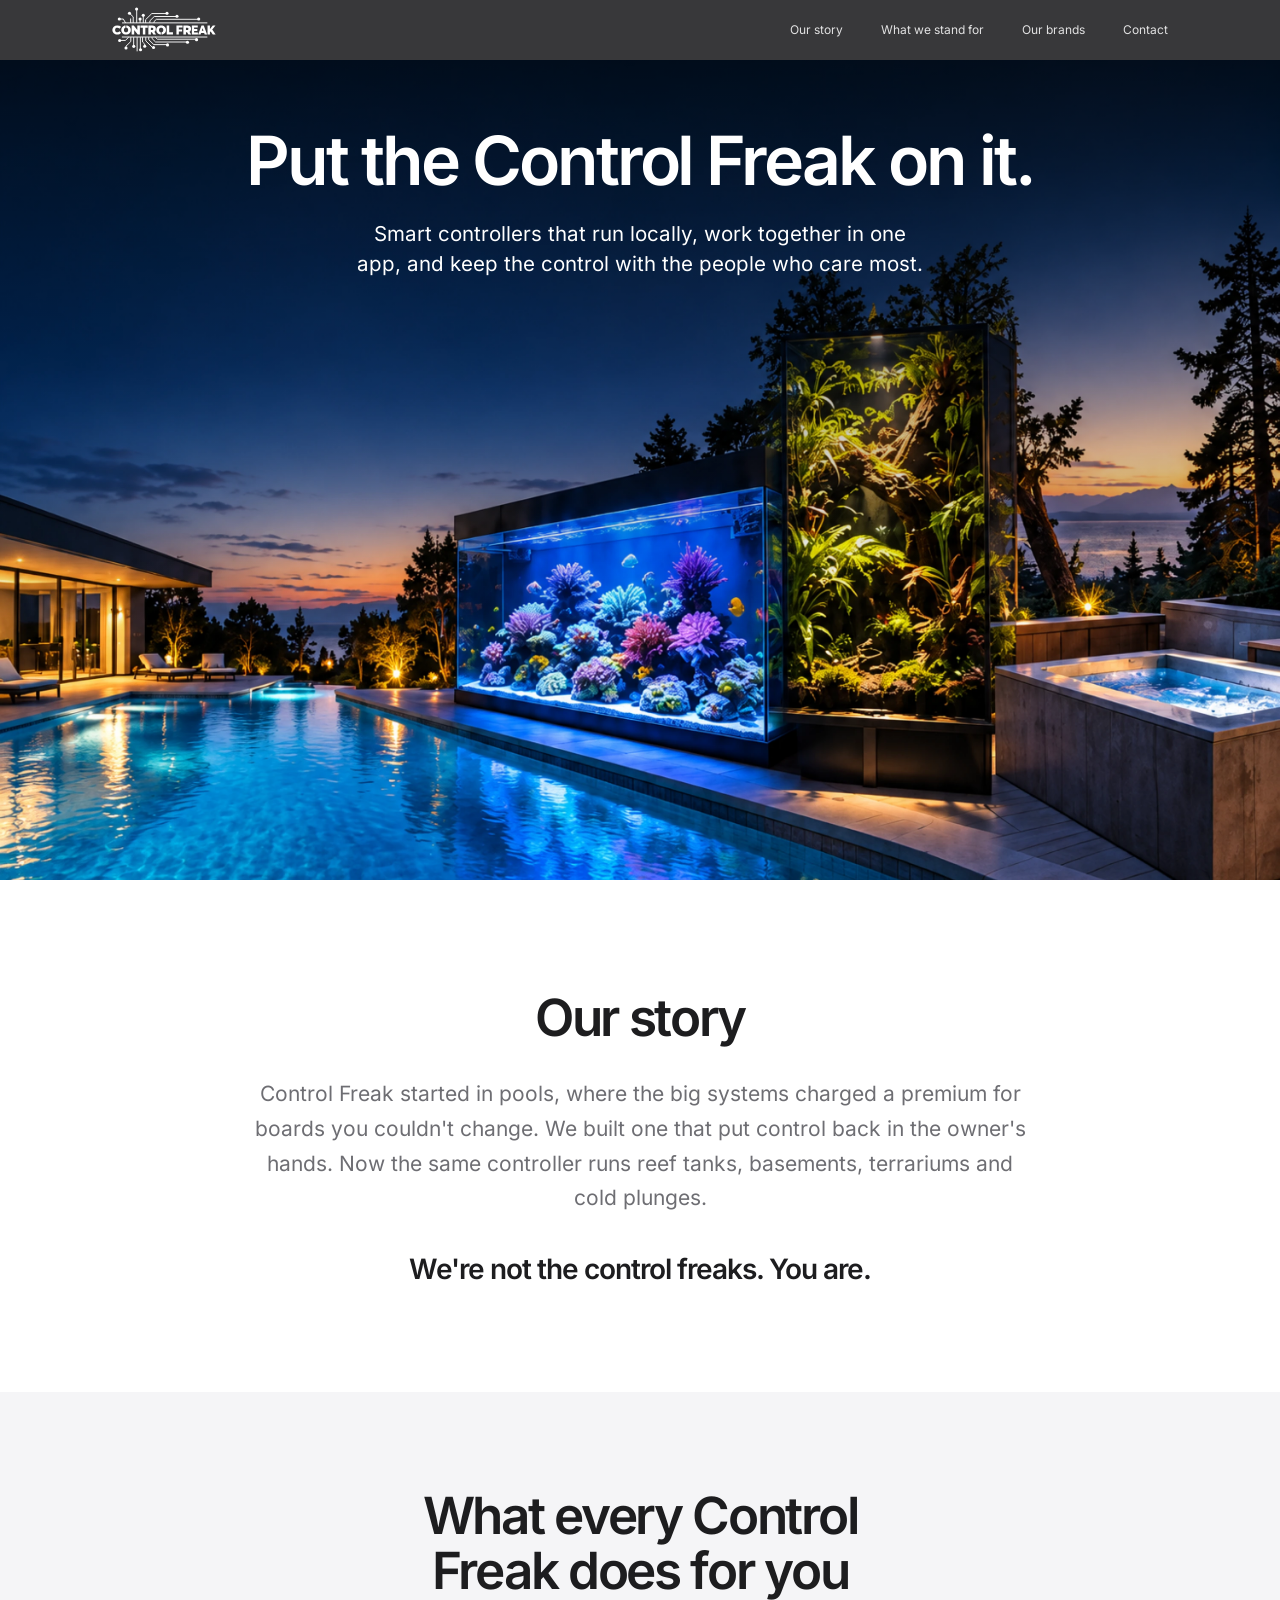
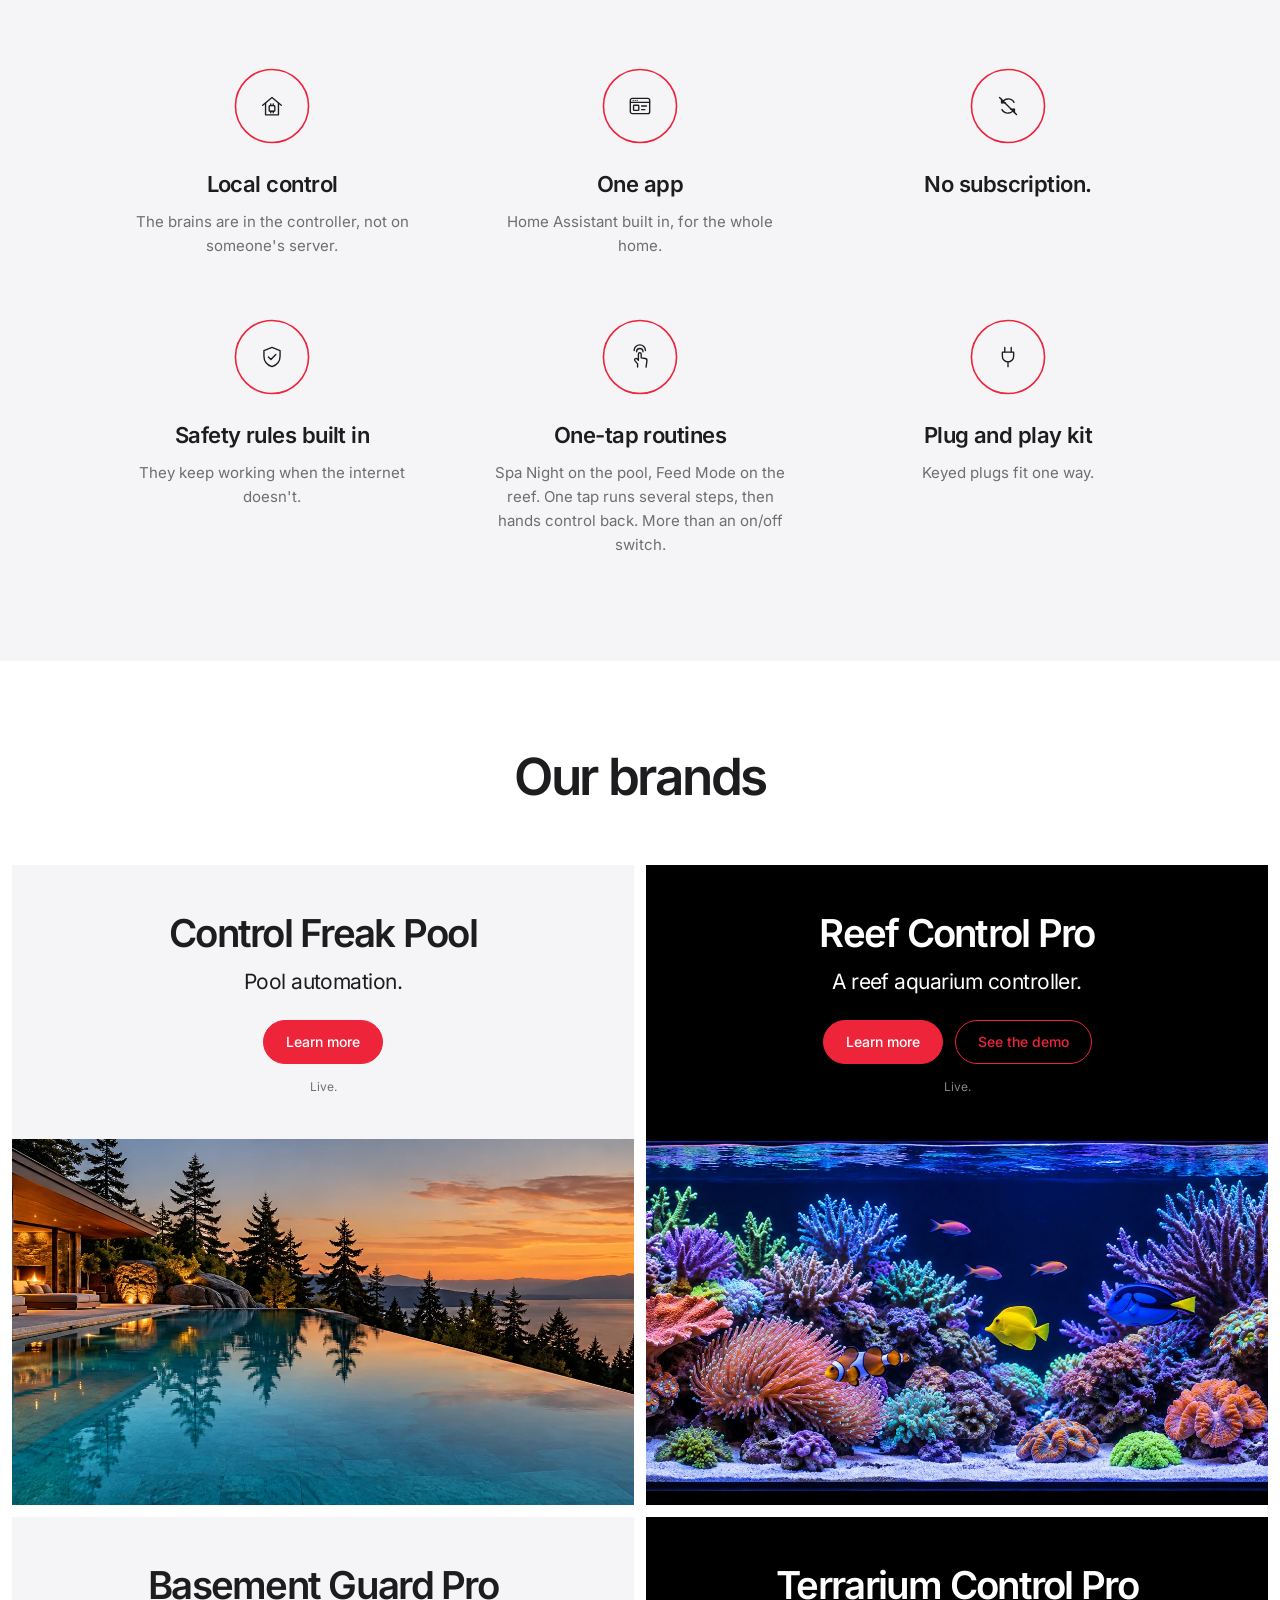
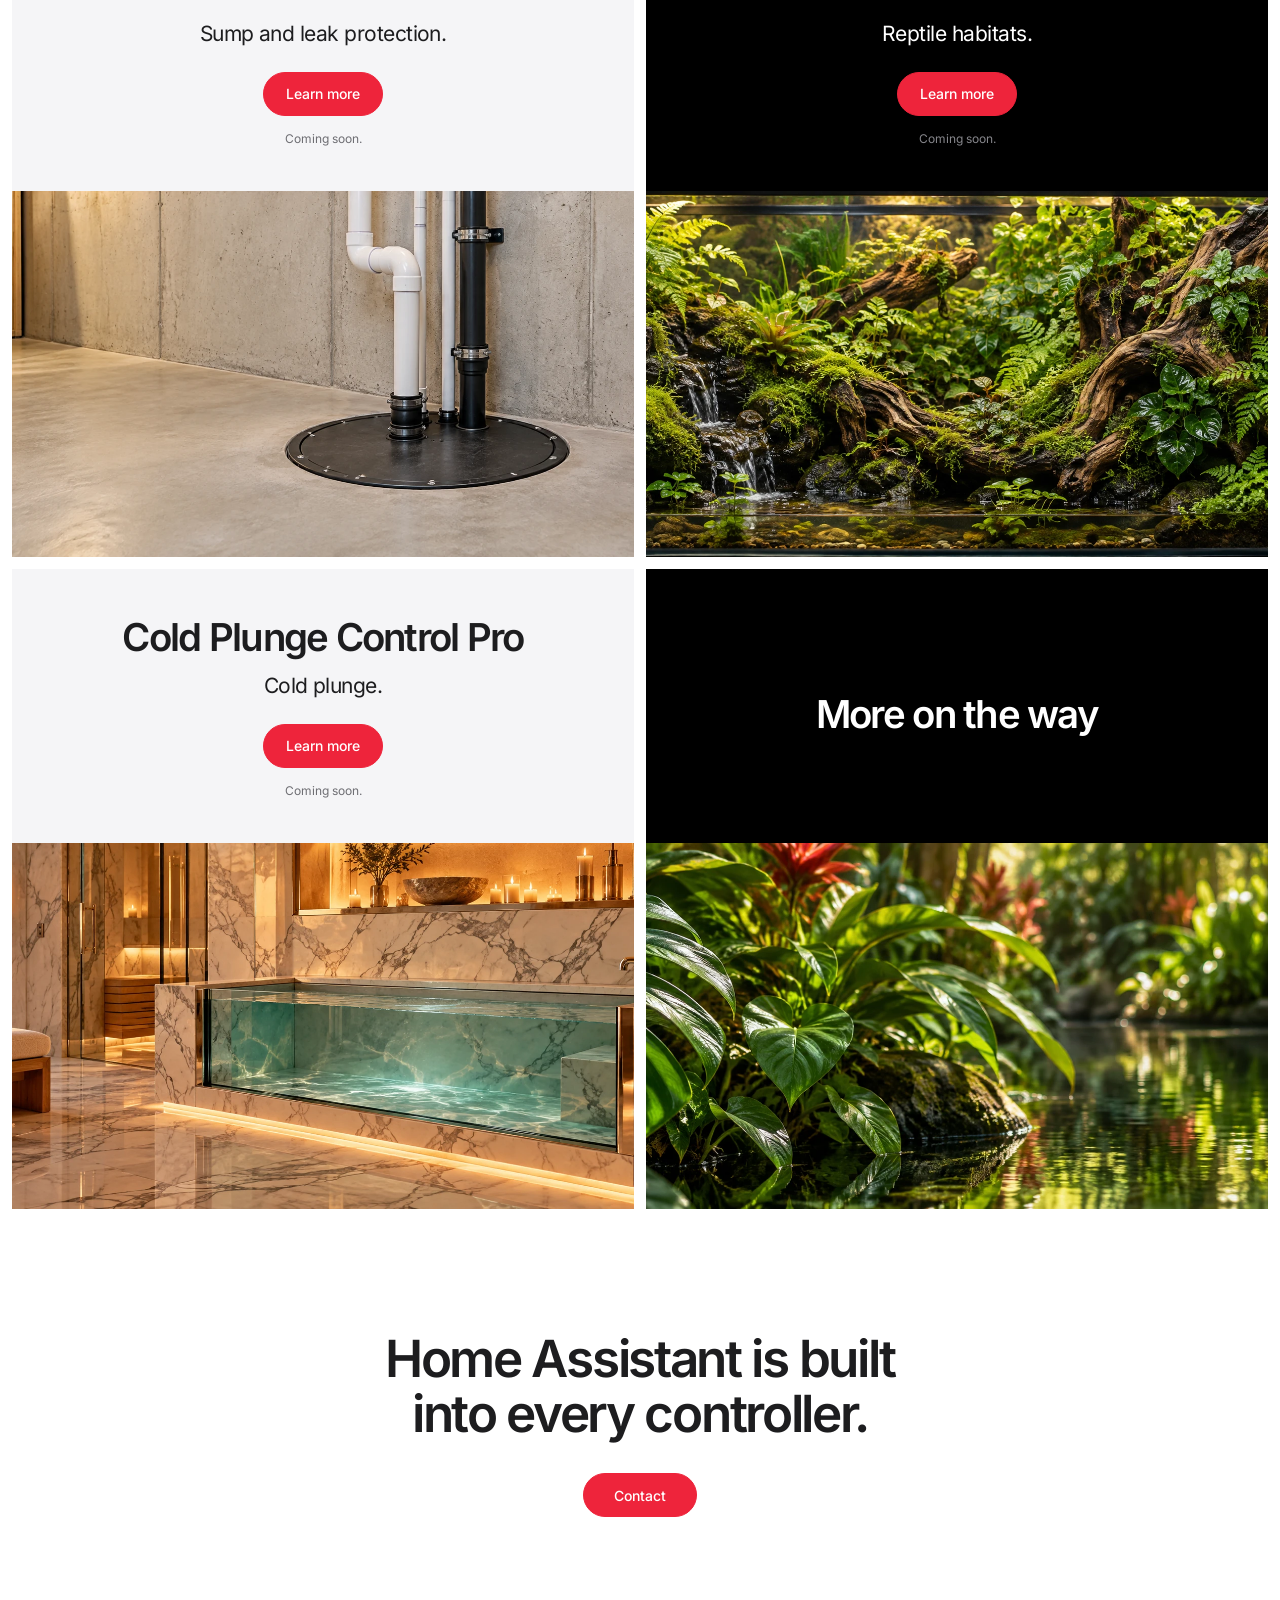
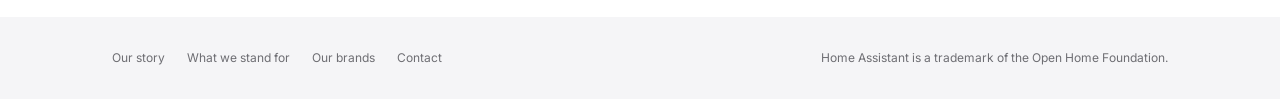
==== index.html @ f812c815 "Corporate home: drop the Contact button from the Pool tile Co-Authored-By: Claude Opus 5.5 <noreply@" ====
<!doctype html>
<html lang="en">
<head>
<meta charset="utf-8">
<meta name="viewport" content="width=device-width,initial-scale=1">
<title>Control Freak | Smart controllers that run locally</title>
<meta name="description" content="Smart controllers that run locally, work together in one app, and keep the control with the people who care most.">
<link rel="icon" href="favicon.ico" sizes="48x48">
<link rel="icon" href="favicon.svg" type="image/svg+xml">
<link rel="apple-touch-icon" href="apple-touch-icon.png">
<link rel="manifest" href="site.webmanifest">
<meta name="theme-color" content="#1C1D20">
<link rel="preload" as="image" href="assets/home/r4-hero.webp" fetchpriority="high">
<link rel="stylesheet" href="assets/home/home.css">
</head>
<body>
<a class="skip" href="#main">Skip to content</a>

<!-- Shared line icons and a simple corporate red ring. -->
<svg class="sprite" aria-hidden="true" focusable="false">
  <defs>
    <symbol id="ring" viewBox="0 0 160 160">
      <circle cx="80" cy="80" r="68" fill="none" stroke="#EE243B" stroke-width="3"/>
    </symbol>
    <symbol id="i-local" viewBox="0 0 32 32"><path d="M4.5 15 16 5.5 27.5 15"/><path d="M8 12.5V27h16V12.5"/><rect x="12.5" y="15.5" width="7" height="7" rx="1"/><path d="M14.5 13.5v2M17.5 13.5v2M14.5 22.5v2M17.5 22.5v2"/></symbol>
    <symbol id="i-app" viewBox="0 0 32 32"><rect x="4" y="6.5" width="24" height="19" rx="2.5"/><path d="M4 11.5h24"/><path d="M7.5 9h.01M10 9h.01M12.5 9h.01"/><rect x="8" y="15" width="6.5" height="6.5" rx="1"/><path d="M18 16h6M18 20.5h4"/></symbol>
    <symbol id="i-nosub" viewBox="0 0 32 32"><path d="M23.5 11.5a8.5 8.5 0 0 0-15 .5"/><path d="M8 7.5V12h4.5"/><path d="M8.5 20.5a8.5 8.5 0 0 0 15-.5"/><path d="M24 24.5V20h-4.5"/><path d="M5.5 5.5l21 21"/></symbol>
    <symbol id="i-shield" viewBox="0 0 32 32"><path d="M16 4l10 4v7c0 6.5-4.2 11-10 13C10.2 26 6 21.5 6 15V8z"/><path d="M11.5 16l3.2 3.2 6-6.4"/></symbol>
    <symbol id="i-tap" viewBox="0 0 32 32"><path d="M13 28.5v-4l-3.4-4a1.8 1.8 0 0 1 2.6-2.4l1.8 1.9V12.5a1.75 1.75 0 0 1 3.5 0V17l5 .9c1.4.25 2.3 1.5 2.1 2.9l-1.1 7.7"/><path d="M11.75 9.5a4 4 0 0 1 8 0"/><path d="M8.75 8a7 7 0 0 1 14 0"/></symbol>
    <symbol id="i-plug" viewBox="0 0 32 32"><path d="M12 4v6M20 4v6"/><path d="M9 10h14v5a7 7 0 0 1-14 0z"/><path d="M16 22v6"/></symbol>
  </defs>
</svg>

<header class="site-head">
  <div class="wrap head-row">
    <a class="logo" href="#top" aria-label="Control Freak home"><img src="assets/control-freak-corporate-wordmark-white.svg" alt="Control Freak" width="1167" height="527"></a>
    <nav aria-label="Main">
      <a href="#story">Our story</a>
      <a href="#stand">What we stand for</a>
      <a href="#brands">Our brands</a>
      <a href="#contact">Contact</a>
    </nav>
  </div>
</header>

<main id="main">
  <section class="hero" id="top">
    <picture>
      <source type="image/webp" srcset="assets/home/r4-hero.webp">
      <img src="assets/home/r4-hero.jpg" width="3000" height="2000" alt="A backyard at dusk with a lit pool, a reef aquarium, a planted terrarium tower and a cold plunge tub." fetchpriority="high">
    </picture>
    <div class="wrap hero-copy">
      <h1>Put the Control Freak on it.</h1>
      <p>Smart controllers that run locally, work together in one app, and keep the control with the people who care most.</p>
    </div>
  </section>

  <section class="story" id="story" aria-labelledby="story-h">
    <div class="wrap story-grid">
      <h2 id="story-h" class="rule">Our story</h2>
      <div>
        <p>Control Freak started in pools, where the big systems charged a premium for boards you couldn't change. We built one that put control back in the owner's hands. Now the same controller runs reef tanks, basements, terrariums and cold plunges.</p>
        <p class="kicker">We're not the control freaks. You are.</p>
      </div>
    </div>
  </section>

  <section class="stand" id="stand" aria-labelledby="stand-h">
    <div class="wrap">
      <h2 id="stand-h" class="rule">What every Control Freak does for you</h2>
      <ol class="rings">
        <li><svg class="ring" viewBox="0 0 160 160" aria-hidden="true"><use href="#ring"/><use class="icon" href="#i-local" x="56" y="56" width="48" height="48"/></svg>
          <h3>Local control</h3><p>The brains are in the controller, not on someone's server.</p></li>
        <li><svg class="ring" viewBox="0 0 160 160" aria-hidden="true"><use href="#ring"/><use class="icon" href="#i-app" x="56" y="56" width="48" height="48"/></svg>
          <h3>One app</h3><p>Home Assistant built in, for the whole home.</p></li>
        <li><svg class="ring" viewBox="0 0 160 160" aria-hidden="true"><use href="#ring"/><use class="icon" href="#i-nosub" x="56" y="56" width="48" height="48"/></svg>
          <h3>No subscription.</h3></li>
        <li><svg class="ring" viewBox="0 0 160 160" aria-hidden="true"><use href="#ring"/><use class="icon" href="#i-shield" x="56" y="56" width="48" height="48"/></svg>
          <h3>Safety rules built in</h3><p>They keep working when the internet doesn't.</p></li>
        <li><svg class="ring" viewBox="0 0 160 160" aria-hidden="true"><use href="#ring"/><use class="icon" href="#i-tap" x="56" y="56" width="48" height="48"/></svg>
          <h3>One-tap routines</h3><p>Spa Night on the pool, Feed Mode on the reef. One tap runs several steps, then hands control back. More than an on/off switch.</p></li>
        <li><svg class="ring" viewBox="0 0 160 160" aria-hidden="true"><use href="#ring"/><use class="icon" href="#i-plug" x="56" y="56" width="48" height="48"/></svg>
          <h3>Plug and play kit</h3><p>Keyed plugs fit one way.</p></li>
      </ol>
    </div>
  </section>

  <section class="brands" id="brands" aria-labelledby="brands-h">
    <div class="brands-inner">
      <div class="wrap"><h2 id="brands-h" class="rule">Our brands</h2></div>
      <ul class="tiles">
        <li class="tile t-pool">
          <div class="body"><h3>Control Freak Pool</h3><p>Pool automation.</p>
            <div class="actions"><a class="btn" href="https://controlfreakpool.com" aria-label="Learn more about Control Freak Pool">Learn more</a></div>
            <p class="status">Live.</p>
          </div>
          <div class="art"><img src="assets/home/r4-pool.webp" alt="A resort pool softly lit at dusk." width="2048" height="683" loading="lazy" decoding="async"></div>
        </li>
        <li class="tile t-reef">
          <div class="body"><h3>Reef Control Pro</h3><p>A reef aquarium controller.</p>
            <div class="actions"><a class="btn" href="/reef/" aria-label="Learn more about Reef Control Pro">Learn more</a><a class="btn btn-outline" href="/reef/demo/">See the demo</a></div>
            <p class="status">Live.</p>
          </div>
          <div class="art"><img src="assets/home/r4-reef.webp" alt="A glowing reef aquarium filled with coral and fish." width="2048" height="683" loading="lazy" decoding="async"></div>
        </li>
        <li class="tile t-basement">
          <div class="body"><h3>Basement Guard Pro</h3><p>Sump and leak protection.</p>
            <div class="actions"><a class="btn" href="/basement-guard/" aria-label="Learn more about Basement Guard Pro">Learn more</a></div>
            <p class="status">Coming soon.</p>
          </div>
          <div class="art"><img src="assets/home/r4-basement.webp" alt="A clean basement utility corner with a sump pit and pipes." width="2048" height="683" loading="lazy" decoding="async"></div>
        </li>
        <li class="tile t-terrarium">
          <div class="body"><h3>Terrarium Control Pro</h3><p>Reptile habitats.</p>
            <div class="actions"><a class="btn" href="/terrarium/" aria-label="Learn more about Terrarium Control Pro">Learn more</a></div>
            <p class="status">Coming soon.</p>
          </div>
          <div class="art"><img src="assets/home/r4-terrarium.webp" alt="A beautifully lit planted terrarium." width="2048" height="683" loading="lazy" decoding="async"></div>
        </li>
        <li class="tile t-plunge">
          <div class="body"><h3>Cold Plunge Control Pro</h3><p>Cold plunge.</p>
            <div class="actions"><a class="btn" href="/cold-plunge/" aria-label="Learn more about Cold Plunge Control Pro">Learn more</a></div>
            <p class="status">Coming soon.</p>
          </div>
          <div class="art"><img src="assets/home/r4-plunge.webp" alt="A cold plunge in a warm marble spa room with polished metal fixtures." width="2048" height="683" loading="lazy" decoding="async"></div>
        </li>
        <li class="tile t-more">
          <div class="body"><h3>More on the way</h3></div>
          <div class="art"><img src="assets/home/r4-more.webp" alt="" width="2048" height="683" loading="lazy" decoding="async"></div>
        </li>
      </ul>
    </div>
  </section>

  <section class="closing" id="contact" aria-labelledby="closing-h">
    <div class="wrap">
      <h2 id="closing-h">Home Assistant is built into every controller.</h2>
      <a class="btn btn-red" href="mailto:?subject=Control%20Freak">Contact</a>
    </div>
  </section>
</main>

<footer class="site-foot">
  <div class="wrap foot-row">
    <nav aria-label="Footer">
      <a href="#story">Our story</a>
      <a href="#stand">What we stand for</a>
      <a href="#brands">Our brands</a>
      <a href="#contact">Contact</a>
    </nav>
    <p>Home Assistant is a trademark of the Open Home Foundation.</p>
  </div>
</footer>
</body>
</html>
---- assets/home/home.css ----
/* Corporate home: shared typography, neutral tiles and corporate red actions. */
@font-face{font-family:Inter;font-weight:400;font-display:swap;src:url(fonts/inter-latin-400-normal.woff2) format('woff2')}
@font-face{font-family:Inter;font-weight:500;font-display:swap;src:url(fonts/inter-latin-500-normal.woff2) format('woff2')}
@font-face{font-family:Inter;font-weight:600;font-display:swap;src:url(fonts/inter-latin-600-normal.woff2) format('woff2')}
:root{--white:#FFFFFF;--light:#F5F5F7;--ink:#1D1D1F;--muted:#6E6E73;--red:#EE243B;--sans:Inter,Arial,sans-serif}
*,*::before,*::after{box-sizing:border-box}
html{scroll-behavior:smooth;-webkit-text-size-adjust:100%;scroll-padding-top:80px}
body{margin:0;background:var(--white);color:var(--ink);font-family:var(--sans);line-height:1.5}
img,svg{display:block;max-width:100%}
a{color:inherit}
.wrap{width:min(100%,1120px);margin-inline:auto;padding-inline:32px}
.sprite{position:absolute;width:0;height:0;overflow:hidden}
.skip{position:absolute;left:-9999px;top:8px;z-index:20;background:var(--white);color:var(--ink);padding:8px 14px}
.skip:focus{left:8px}
a:focus-visible{outline:3px solid var(--red);outline-offset:5px}
h1,h2,h3,p{margin:0}
h1,h2,h3{font-weight:600;letter-spacing:-.045em;line-height:1.08;text-wrap:balance}
.site-head{position:sticky;top:0;z-index:10;background:rgba(29,29,31,.88);backdrop-filter:blur(20px);-webkit-backdrop-filter:blur(20px);color:var(--white)}
.head-row{display:flex;align-items:center;justify-content:space-between;gap:32px;min-height:60px}
.logo{flex:none;padding-block:6px}
.logo img{width:104px;height:47px;object-fit:contain}
.site-head nav{display:flex;align-items:center;gap:38px}
.site-head nav a{font-size:12px;text-decoration:none;white-space:nowrap;opacity:.85;transition:opacity .2s}
.site-head nav a:hover{opacity:1}
.hero{position:relative;isolation:isolate;height: min(820px,76vw);min-height:620px;background:var(--ink);color:var(--white);overflow:hidden}
.hero picture,.hero picture img{position:absolute;inset:0;width:100%;height:100%}
.hero picture img{object-fit:cover;object-position:center 60%}
.hero::after{content:'';position:absolute;inset:0;z-index:0;background:linear-gradient(180deg,rgba(0,0,0,.72),rgba(0,0,0,.24) 40%,transparent 70%);pointer-events:none}
.hero-copy{position:relative;z-index:1;text-align:center;padding-top:64px;max-width:1200px}
.hero h1{font-size:clamp(44px,5.3vw,76px)}
.hero p{max-width:690px;margin:22px auto 0;font-size:clamp(18px,1.6vw,23px);line-height:1.45;text-wrap:balance}
.story{padding-block:110px 100px;text-align:center}
.rule{font-size:clamp(34px,4vw,56px)}
.story-grid{max-width:900px}
.story-grid>div{margin-top:32px}
.story p{font-size:21px;line-height:1.65;color:var(--muted);text-wrap:pretty}
.story .kicker{margin-top:30px;color:var(--ink);font-size:28px;font-weight:600;letter-spacing:-.035em}
.stand{background:var(--light);padding-block:96px 104px;text-align:center}
.stand .rule{max-width:800px;margin-inline:auto}
.rings{list-style:none;margin:64px 0 0;padding:0;display:grid;grid-template-columns:repeat(3,minmax(0,1fr));gap:56px 48px}
.rings li{min-width:0}
.ring{width:86px;height:86px;margin:0 auto 22px}
.ring .icon{color:var(--ink);fill:none;stroke:currentColor;stroke-width:1.7;stroke-linecap:round;stroke-linejoin:round}
.rings h3{font-size:22px;letter-spacing:-.025em;line-height:1.2}
.rings p{margin:13px auto 0;max-width:290px;color:var(--muted);font-size:15px;line-height:1.6}
.brands{padding-top:88px}
.brands .rule{text-align:center;margin-bottom:48px}
.tiles{list-style:none;margin:0;padding:12px;display:grid;grid-template-columns:repeat(2,minmax(0,1fr));gap:12px}
.tile{min-width:0;display:flex;flex-direction:column;overflow:hidden;background:var(--light);text-align:center;min-height:640px}
.tile:nth-child(even){background:#000000;color:var(--white)}
.tile .body{position:relative;z-index:1;padding:48px 24px 30px;min-height:270px}
.tile h3{font-size:clamp(30px,3vw,46px);max-width:650px;margin-inline:auto}
.tile p{font-size:21px;margin-top:12px;letter-spacing:-.025em}
.actions{display:flex;justify-content:center;flex-wrap:wrap;gap:12px;margin-top:22px}
.btn{display:inline-flex;justify-content:center;align-items:center;min-height:44px;padding:10px 22px;border:1px solid var(--red);border-radius:999px;background:var(--red);color:var(--white);font-size:14px;font-weight:500;text-decoration:none;line-height:1.4;transition:filter .2s}
.btn:hover{filter:brightness(.9)}
.btn-outline{background:transparent;color:var(--red)}
.tile .status{font-size:12px;color:var(--muted);letter-spacing:0;margin-top:14px}
.tile:nth-child(even) .status{color:#86868B}
.tile .art{position:relative;width:100%;margin-top:auto;aspect-ratio:1.7;overflow:hidden}
.tile .art img{width:100%;height:100%;object-fit:cover;object-position:center}
.t-more .body{display:flex;align-items:center;justify-content:center;flex:1}
.closing{padding-block:110px 100px;text-align:center}
.closing h2{font-size:clamp(34px,4vw,56px);max-width:850px;margin-inline:auto}
.closing .btn{margin-top:32px;padding-inline:30px}
.site-foot{background:var(--light);color:var(--muted);font-size:12px}
.foot-row{padding-block:32px;display:flex;justify-content:space-between;align-items:center;gap:24px}
.site-foot nav{display:flex;gap:22px;flex-wrap:wrap}
.site-foot a{text-decoration:none}
.site-foot a:hover{text-decoration:underline}
@media(min-width:1800px){.tile{min-height:760px}.tile .body{padding-top:60px}}
@media(max-width:800px){
.head-row{gap:20px}.site-head nav{gap:20px}
.tile{min-height:560px}.tile .body{padding-inline:18px;min-height:280px}.tile h3{font-size:32px}.tile p{font-size:18px}
.rings{gap:40px 24px}.foot-row{flex-direction:column;align-items:flex-start}
}
@media(max-width:600px){
html{scroll-padding-top:108px}
.wrap{padding-inline:24px}
.head-row{flex-direction:column;gap:0;padding:4px 16px 14px;min-height:96px}
.logo{padding-block:0}.logo img{width:90px;height:41px}
.site-head nav{justify-content:center;gap:18px;width:100%}.site-head nav a{font-size:10px}
.hero{height:660px;min-height:0}.hero-copy{padding-top:48px}.hero h1{font-size:44px}.hero p{font-size:17px;margin-top:18px}.hero picture img{object-position:58% bottom}
.story{padding-block:68px}.story p{font-size:17px;line-height:1.65}.story .kicker{font-size:25px;margin-top:24px}.story-grid>div{margin-top:26px}
.stand{padding-block:64px}.stand .rule{font-size:34px}
.rings{grid-template-columns:repeat(2,minmax(0,1fr));margin-top:40px;gap:36px 20px}.ring{width:72px;height:72px;margin-bottom:18px}.rings h3{font-size:18px}.rings p{font-size:13px;line-height:1.55;margin-top:10px}
.brands{padding-top:64px}.brands .rule{margin-bottom:30px}
.tiles{grid-template-columns:minmax(0,1fr);padding:8px;gap:8px}.tile{min-height:520px}.tile .body{padding:38px 20px 26px;min-height:270px}.tile h3{font-size:34px}.tile p{font-size:19px}.tile .art{aspect-ratio:1.45}.actions{gap:10px;margin-top:20px}.btn{font-size:13px;padding-inline:20px}.tile .status{font-size:12px}
.closing{padding-block:72px}.closing h2{font-size:36px}.foot-row{padding-block:28px;gap:24px}.site-foot nav{gap:16px;font-size:11px}
}
@media(prefers-reduced-motion:reduce){html{scroll-behavior:auto}a{transition:none!important}}
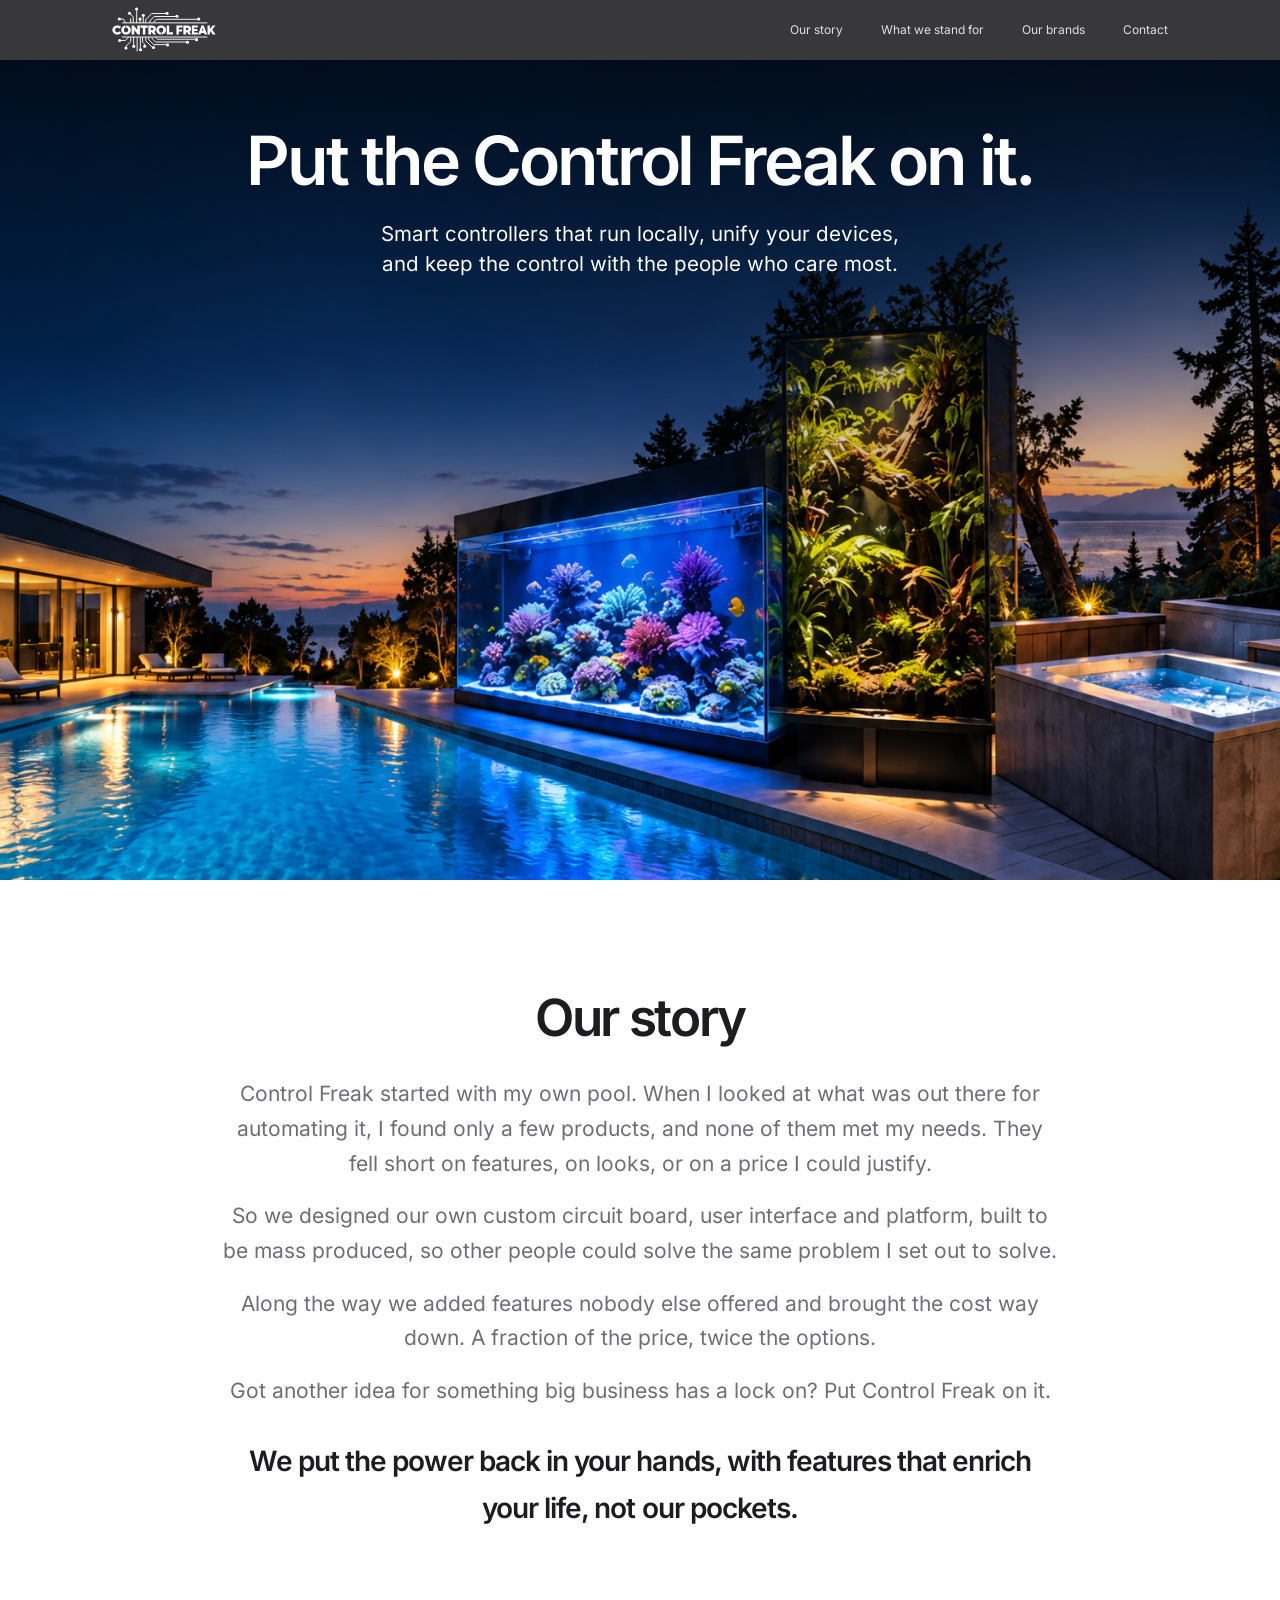
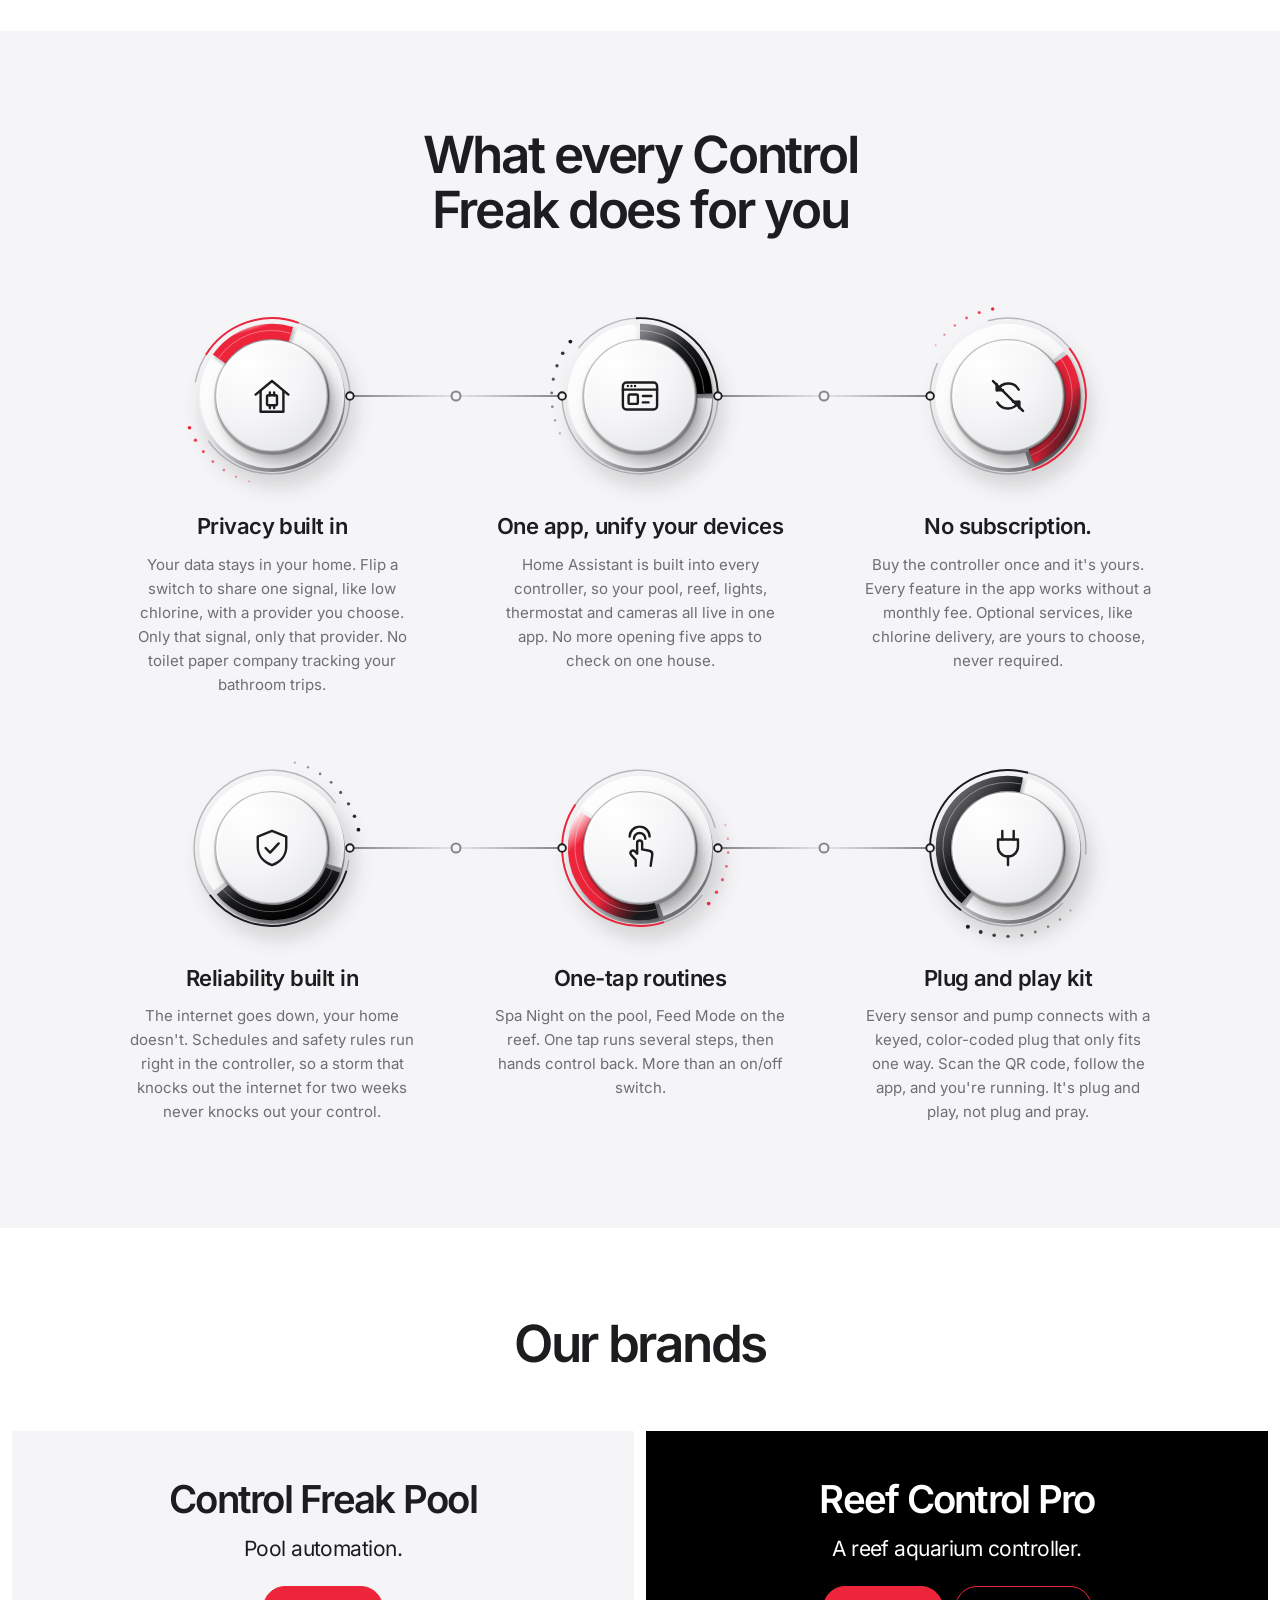
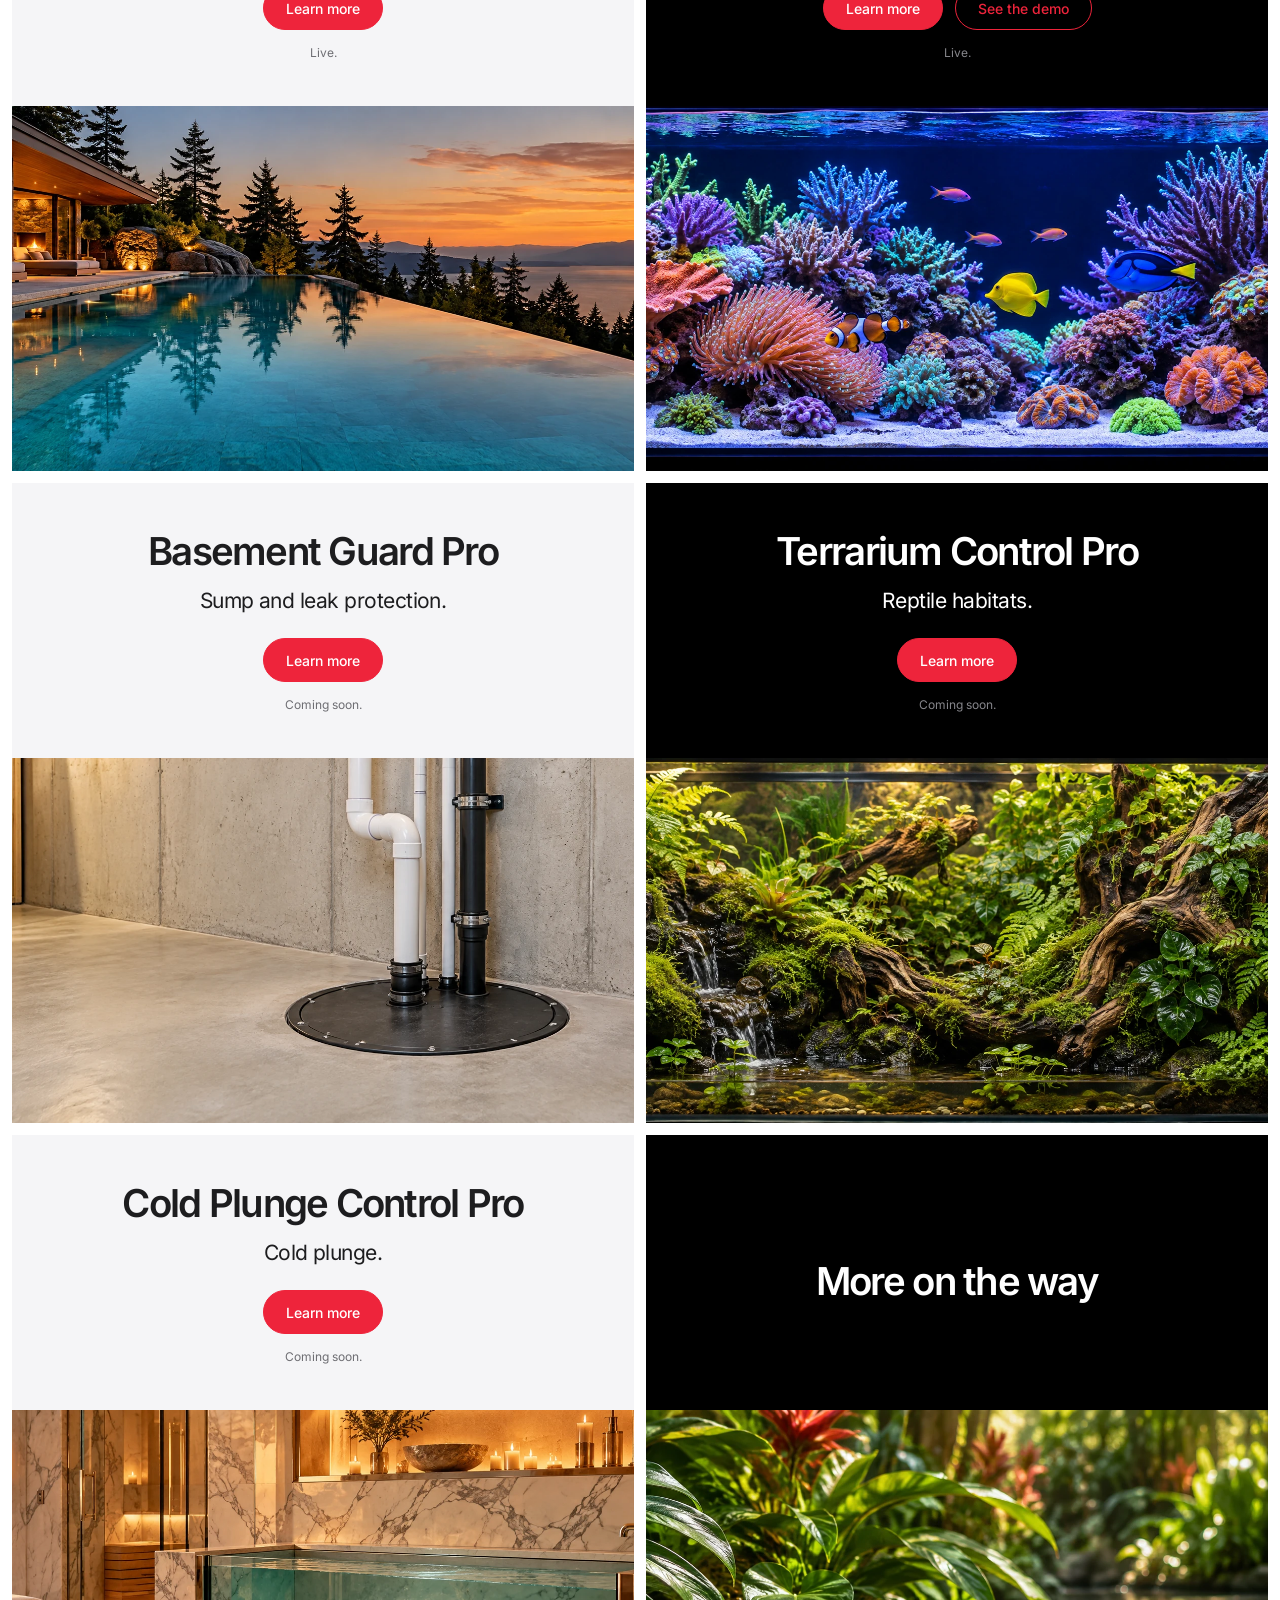
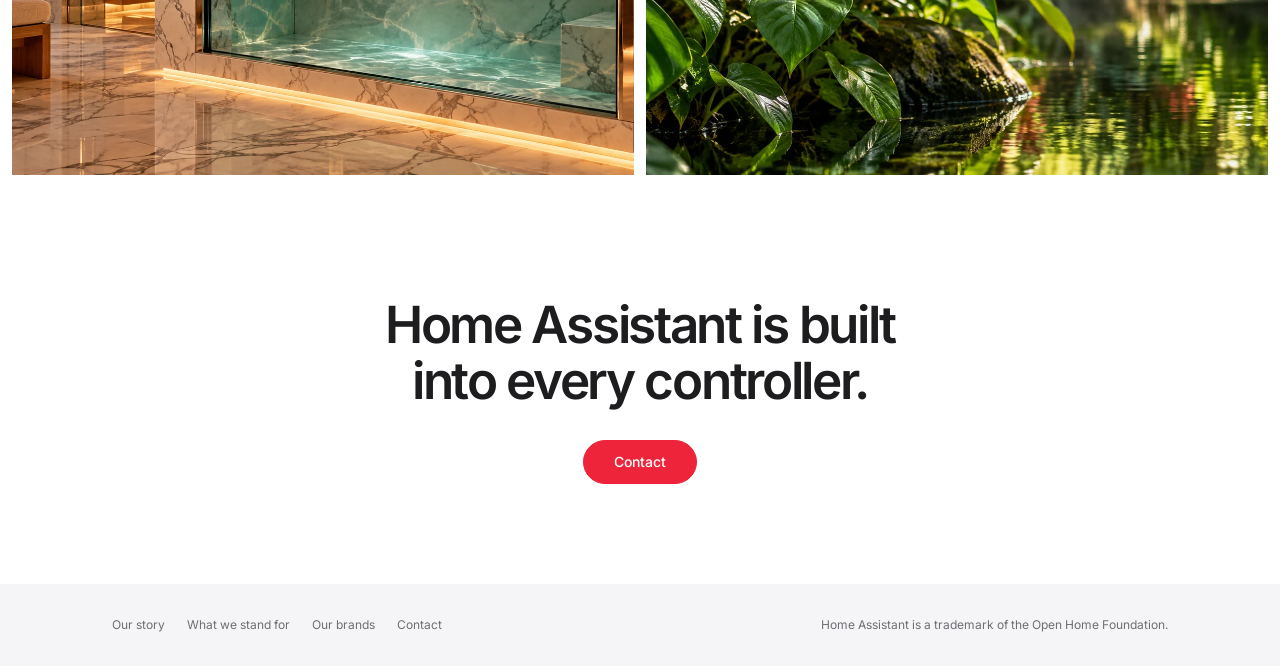
==== commit b574960a: "Home: founder story, unify your devices, detailed 3D knobs - Our story rewritten around the owner's " ====
--- a/index.html
+++ b/index.html
@@ -4,7 +4,7 @@
 <meta charset="utf-8">
 <meta name="viewport" content="width=device-width,initial-scale=1">
 <title>Control Freak | Smart controllers that run locally</title>
-<meta name="description" content="Smart controllers that run locally, work together in one app, and keep the control with the people who care most.">
+<meta name="description" content="Smart controllers that run locally, unify your devices, and keep the control with the people who care most.">
 <link rel="icon" href="favicon.ico" sizes="48x48">
 <link rel="icon" href="favicon.svg" type="image/svg+xml">
 <link rel="apple-touch-icon" href="apple-touch-icon.png">
@@ -16,12 +16,51 @@
 <body>
 <a class="skip" href="#main">Skip to content</a>
 
-<!-- Shared line icons and a simple corporate red ring. -->
+<!-- Shared line icons and dimensional dial materials. -->
 <svg class="sprite" aria-hidden="true" focusable="false">
   <defs>
-    <symbol id="ring" viewBox="0 0 160 160">
-      <circle cx="80" cy="80" r="68" fill="none" stroke="#EE243B" stroke-width="3"/>
-    </symbol>
+    <!-- Shared materials use a fixed light source above and left of every dial. -->
+    <linearGradient id="dial-band" gradientUnits="userSpaceOnUse" x1="40" y1="30" x2="155" y2="175">
+      <stop stop-color="#FFFFFF"/><stop offset=".24" stop-color="#E6E7E9"/><stop offset=".65" stop-color="#86868B"/><stop offset="1" stop-color="#6E6E73"/>
+    </linearGradient>
+    <!-- Contrasting seats keep the neutral segments distinct at normal size. -->
+    <linearGradient id="dial-band-dark" gradientUnits="userSpaceOnUse" x1="40" y1="30" x2="155" y2="175">
+      <stop stop-color="#86868B"/><stop offset=".45" stop-color="#6E6E73"/><stop offset="1" stop-color="#1D1D1F"/>
+    </linearGradient>
+    <linearGradient id="dial-band-light" gradientUnits="userSpaceOnUse" x1="40" y1="30" x2="155" y2="175">
+      <stop stop-color="#FFFFFF"/><stop offset=".65" stop-color="#F5F5F7"/><stop offset="1" stop-color="#E6E7E9"/>
+    </linearGradient>
+    <linearGradient id="dial-bevel" x2=".8" y2="1">
+      <stop stop-color="#FFFFFF"/><stop offset=".45" stop-color="#E6E7E9"/><stop offset="1" stop-color="#6E6E73"/>
+    </linearGradient>
+    <radialGradient id="dial-face" cx=".28" cy=".2" r=".88">
+      <stop stop-color="#FFFFFF"/><stop offset=".58" stop-color="#F5F5F7"/><stop offset="1" stop-color="#E6E7E9"/>
+    </radialGradient>
+    <linearGradient id="dial-rim" x2=".7" y2="1">
+      <stop stop-color="#FFFFFF"/><stop offset=".4" stop-color="#FFFFFF"/><stop offset="1" stop-color="#86868B" stop-opacity=".55"/>
+    </linearGradient>
+    <linearGradient id="dial-red" x2=".8" y2="1">
+      <stop stop-color="#FFFFFF"/><stop offset=".2" stop-color="#EE243B"/><stop offset=".68" stop-color="#EE243B"/><stop offset="1" stop-color="#1D1D1F"/>
+    </linearGradient>
+    <linearGradient id="dial-graphite" x2=".8" y2="1">
+      <stop stop-color="#86868B"/><stop offset=".48" stop-color="#1C1D20"/><stop offset="1" stop-color="#000000"/>
+    </linearGradient>
+    <linearGradient id="dial-silver" x2=".8" y2="1">
+      <stop stop-color="#FFFFFF"/><stop offset=".45" stop-color="#E6E7E9"/><stop offset="1" stop-color="#86868B"/>
+    </linearGradient>
+    <linearGradient id="dial-gray" x2=".8" y2="1">
+      <stop stop-color="#E6E7E9"/><stop offset=".4" stop-color="#86868B"/><stop offset="1" stop-color="#1D1D1F"/>
+    </linearGradient>
+    <filter id="dial-shadow" x="-45%" y="-45%" width="200%" height="210%" color-interpolation-filters="sRGB">
+      <feDropShadow dx="7" dy="10" stdDeviation="7" flood-color="#000000" flood-opacity=".28"/>
+      <feDropShadow dx="2" dy="3" stdDeviation="1.4" flood-color="#1D1D1F" flood-opacity=".18"/>
+    </filter>
+    <filter id="dial-lift" x="-50%" y="-50%" width="210%" height="220%" color-interpolation-filters="sRGB">
+      <feDropShadow dx="7" dy="12" stdDeviation="11" flood-color="#1D1D1F" flood-opacity=".22"/>
+    </filter>
+    <filter id="dial-segment-shadow" x="-50%" y="-50%" width="200%" height="200%" color-interpolation-filters="sRGB">
+      <feDropShadow dx="1.5" dy="2.5" stdDeviation="1.5" flood-color="#000000" flood-opacity=".25"/>
+    </filter>
     <symbol id="i-local" viewBox="0 0 32 32"><path d="M4.5 15 16 5.5 27.5 15"/><path d="M8 12.5V27h16V12.5"/><rect x="12.5" y="15.5" width="7" height="7" rx="1"/><path d="M14.5 13.5v2M17.5 13.5v2M14.5 22.5v2M17.5 22.5v2"/></symbol>
     <symbol id="i-app" viewBox="0 0 32 32"><rect x="4" y="6.5" width="24" height="19" rx="2.5"/><path d="M4 11.5h24"/><path d="M7.5 9h.01M10 9h.01M12.5 9h.01"/><rect x="8" y="15" width="6.5" height="6.5" rx="1"/><path d="M18 16h6M18 20.5h4"/></symbol>
     <symbol id="i-nosub" viewBox="0 0 32 32"><path d="M23.5 11.5a8.5 8.5 0 0 0-15 .5"/><path d="M8 7.5V12h4.5"/><path d="M8.5 20.5a8.5 8.5 0 0 0 15-.5"/><path d="M24 24.5V20h-4.5"/><path d="M5.5 5.5l21 21"/></symbol>
@@ -51,7 +90,7 @@
     </picture>
     <div class="wrap hero-copy">
       <h1>Put the Control Freak on it.</h1>
-      <p>Smart controllers that run locally, work together in one app, and keep the control with the people who care most.</p>
+      <p>Smart controllers that run locally, unify your devices, and keep the control with the people who care most.</p>
     </div>
   </section>
 
@@ -59,8 +98,11 @@
     <div class="wrap story-grid">
       <h2 id="story-h" class="rule">Our story</h2>
       <div>
-        <p>Control Freak started in pools, where the big systems charged a premium for boards you couldn't change. We built one that put control back in the owner's hands. Now the same controller runs reef tanks, basements, terrariums and cold plunges.</p>
-        <p class="kicker">We're not the control freaks. You are.</p>
+        <p>Control Freak started with my own pool. When I looked at what was out there for automating it, I found only a few products, and none of them met my needs. They fell short on features, on looks, or on a price I could justify.</p>
+        <p>So we designed our own custom circuit board, user interface and platform, built to be mass produced, so other people could solve the same problem I set out to solve.</p>
+        <p>Along the way we added features nobody else offered and brought the cost way down. A fraction of the price, twice the options.</p>
+        <p>Got another idea for something big business has a lock on? Put Control Freak on it.</p>
+        <p class="kicker">We put the power back in your hands, with features that enrich your life, not our pockets.</p>
       </div>
     </div>
   </section>
@@ -69,18 +111,153 @@
     <div class="wrap">
       <h2 id="stand-h" class="rule">What every Control Freak does for you</h2>
       <ol class="rings">
-        <li><svg class="ring" viewBox="0 0 160 160" aria-hidden="true"><use href="#ring"/><use class="icon" href="#i-local" x="56" y="56" width="48" height="48"/></svg>
-          <h3>Local control</h3><p>The brains are in the controller, not on someone's server.</p></li>
-        <li><svg class="ring" viewBox="0 0 160 160" aria-hidden="true"><use href="#ring"/><use class="icon" href="#i-app" x="56" y="56" width="48" height="48"/></svg>
-          <h3>One app</h3><p>Home Assistant built in, for the whole home.</p></li>
-        <li><svg class="ring" viewBox="0 0 160 160" aria-hidden="true"><use href="#ring"/><use class="icon" href="#i-nosub" x="56" y="56" width="48" height="48"/></svg>
-          <h3>No subscription.</h3></li>
-        <li><svg class="ring" viewBox="0 0 160 160" aria-hidden="true"><use href="#ring"/><use class="icon" href="#i-shield" x="56" y="56" width="48" height="48"/></svg>
-          <h3>Safety rules built in</h3><p>They keep working when the internet doesn't.</p></li>
-        <li><svg class="ring" viewBox="0 0 160 160" aria-hidden="true"><use href="#ring"/><use class="icon" href="#i-tap" x="56" y="56" width="48" height="48"/></svg>
+        <li><svg class="ring" viewBox="0 0 200 200" aria-hidden="true">
+          <!-- Dial 1: independently phased band, outer opening and dot trail. -->
+          <circle cx="100" cy="103" r="68" fill="none" stroke="url(#dial-bevel)" stroke-width="18" filter="url(#dial-lift)"/>
+          <path d="M124.369 36.517 A68 68 0 1 1 41.713 64.977" fill="none" stroke="url(#dial-band-light)" stroke-width="16"/>
+          <path d="M124.369 36.517 A68 68 0 1 1 41.713 64.977" transform="translate(-.5 -1)" fill="none" stroke="#FFFFFF" stroke-opacity=".38" stroke-width="1"/>
+          <path d="M44.298 60.997 A68 68 0 0 1 119.881 34.971" fill="none" stroke="var(--dial-segment)" stroke-width="16" filter="url(#dial-segment-shadow)"/>
+          <path d="M44.298 60.997 A68 68 0 0 1 119.881 34.971" transform="translate(-.5 -1)" fill="none" stroke="#FFFFFF" stroke-opacity=".38" stroke-width="1"/>
+          <path d="M19.246 85.761 A82 82 0 1 1 32.830 147.033" fill="none" stroke="#86868B" stroke-opacity=".55" stroke-width="1.5"/>
+          <path d="M30.460 56.547 A82 82 0 0 1 128.046 22.945" fill="none" stroke="var(--dial-accent)" stroke-width="2"/>
+          <circle cx="75.930" cy="189.831" r="1.10" fill="var(--dial-accent)" opacity="0.35"/>
+          <circle cx="62.173" cy="184.960" r="1.23" fill="var(--dial-accent)" opacity="0.46"/>
+          <circle cx="49.349" cy="177.996" r="1.36" fill="var(--dial-accent)" opacity="0.57"/>
+          <circle cx="37.771" cy="169.112" r="1.49" fill="var(--dial-accent)" opacity="0.68"/>
+          <circle cx="27.725" cy="158.527" r="1.62" fill="var(--dial-accent)" opacity="0.78"/>
+          <circle cx="19.460" cy="146.500" r="1.75" fill="var(--dial-accent)" opacity="0.89"/>
+          <circle cx="13.177" cy="133.328" r="1.88" fill="var(--dial-accent)" opacity="1.00"/>
+          <!-- Recessed seat, then the elevated face and its crisp light-catching rim. -->
+          <circle cx="100" cy="101" r="59.5" fill="none" stroke="#1D1D1F" stroke-opacity=".22" stroke-width="3"/>
+          <circle cx="100" cy="100" r="58" fill="url(#dial-face)" stroke="url(#dial-rim)" stroke-width="1.5" filter="url(#dial-shadow)"/>
+          <path d="M44 96 A56 56 0 0 1 129 52" fill="none" stroke="#FFFFFF" stroke-opacity=".85" stroke-width="1"/>
+          <use class="icon" href="#i-local" x="76" y="76" width="48" height="48"/>
+          <g class="dial-nodes" fill="#F5F5F7" stroke="#1D1D1F" stroke-width="2"><circle cx="18" cy="100" r="4"/><circle cx="182" cy="100" r="4"/></g>
+          </svg>
+          <h3>Privacy built in</h3><p>Your data stays in your home. Flip a switch to share one signal, like low chlorine, with a provider you choose. Only that signal, only that provider. No toilet paper company tracking your bathroom trips.</p></li>
+        <li><svg class="ring" viewBox="0 0 200 200" aria-hidden="true">
+          <!-- Dial 2: independently phased band, outer opening and dot trail. -->
+          <circle cx="100" cy="103" r="68" fill="none" stroke="url(#dial-bevel)" stroke-width="18" filter="url(#dial-lift)"/>
+          <path d="M167.959 102.373 A68 68 0 1 1 95.257 32.166" fill="none" stroke="url(#dial-band-light)" stroke-width="16"/>
+          <path d="M167.959 102.373 A68 68 0 1 1 95.257 32.166" transform="translate(-.5 -1)" fill="none" stroke="#FFFFFF" stroke-opacity=".38" stroke-width="1"/>
+          <path d="M100.000 32.000 A68 68 0 0 1 167.959 97.627" fill="none" stroke="var(--dial-segment)" stroke-width="16" filter="url(#dial-segment-shadow)"/>
+          <path d="M100.000 32.000 A68 68 0 0 1 167.959 97.627" transform="translate(-.5 -1)" fill="none" stroke="#FFFFFF" stroke-opacity=".38" stroke-width="1"/>
+          <path d="M35.383 49.516 A82 82 0 1 1 18.000 100.000" fill="none" stroke="#86868B" stroke-opacity=".55" stroke-width="1.5"/>
+          <path d="M95.708 18.112 A82 82 0 0 1 181.988 101.431" fill="none" stroke="var(--dial-accent)" stroke-width="2"/>
+          <circle cx="15.713" cy="139.303" r="1.10" fill="var(--dial-accent)" opacity="0.35"/>
+          <circle cx="10.603" cy="125.634" r="1.23" fill="var(--dial-accent)" opacity="0.44"/>
+          <circle cx="7.693" cy="111.334" r="1.36" fill="var(--dial-accent)" opacity="0.54"/>
+          <circle cx="7.057" cy="96.754" r="1.49" fill="var(--dial-accent)" opacity="0.63"/>
+          <circle cx="8.709" cy="82.255" r="1.62" fill="var(--dial-accent)" opacity="0.72"/>
+          <circle cx="12.609" cy="68.192" r="1.75" fill="var(--dial-accent)" opacity="0.81"/>
+          <circle cx="18.660" cy="54.913" r="1.88" fill="var(--dial-accent)" opacity="0.91"/>
+          <circle cx="26.715" cy="42.743" r="2.01" fill="var(--dial-accent)" opacity="1.00"/>
+          <!-- Recessed seat, then the elevated face and its crisp light-catching rim. -->
+          <circle cx="100" cy="101" r="59.5" fill="none" stroke="#1D1D1F" stroke-opacity=".22" stroke-width="3"/>
+          <circle cx="100" cy="100" r="58" fill="url(#dial-face)" stroke="url(#dial-rim)" stroke-width="1.5" filter="url(#dial-shadow)"/>
+          <path d="M44 96 A56 56 0 0 1 129 52" fill="none" stroke="#FFFFFF" stroke-opacity=".85" stroke-width="1"/>
+          <use class="icon" href="#i-app" x="76" y="76" width="48" height="48"/>
+          <g class="dial-nodes" fill="#F5F5F7" stroke="#1D1D1F" stroke-width="2"><circle cx="18" cy="100" r="4"/><circle cx="182" cy="100" r="4"/></g>
+          </svg>
+          <h3>One app, unify your devices</h3><p>Home Assistant is built into every controller, so your pool, reef, lights, thermostat and cameras all live in one app. No more opening five apps to check on one house.</p></li>
+        <li><svg class="ring" viewBox="0 0 200 200" aria-hidden="true">
+          <!-- Dial 3: independently phased band, outer opening and dot trail. -->
+          <circle cx="100" cy="103" r="68" fill="none" stroke="url(#dial-bevel)" stroke-width="18" filter="url(#dial-lift)"/>
+          <path d="M119.881 165.029 A68 68 0 1 1 152.846 57.206" fill="none" stroke="url(#dial-band-light)" stroke-width="16"/>
+          <path d="M119.881 165.029 A68 68 0 1 1 152.846 57.206" transform="translate(-.5 -1)" fill="none" stroke="#FFFFFF" stroke-opacity=".38" stroke-width="1"/>
+          <path d="M155.702 60.997 A68 68 0 0 1 124.369 163.483" fill="none" stroke="var(--dial-segment)" stroke-width="16" filter="url(#dial-segment-shadow)"/>
+          <path d="M155.702 60.997 A68 68 0 0 1 124.369 163.483" transform="translate(-.5 -1)" fill="none" stroke="#FFFFFF" stroke-opacity=".38" stroke-width="1"/>
+          <path d="M78.777 20.794 A82 82 0 1 1 25.683 65.345" fill="none" stroke="#86868B" stroke-opacity=".55" stroke-width="1.5"/>
+          <path d="M164.617 49.516 A82 82 0 0 1 125.339 177.987" fill="none" stroke="var(--dial-accent)" stroke-width="2"/>
+          <circle cx="23.819" cy="46.657" r="1.10" fill="var(--dial-accent)" opacity="0.35"/>
+          <circle cx="33.101" cy="35.397" r="1.23" fill="var(--dial-accent)" opacity="0.48"/>
+          <circle cx="44.031" cy="25.727" r="1.36" fill="var(--dial-accent)" opacity="0.61"/>
+          <circle cx="56.339" cy="17.886" r="1.49" fill="var(--dial-accent)" opacity="0.74"/>
+          <circle cx="69.722" cy="12.067" r="1.62" fill="var(--dial-accent)" opacity="0.87"/>
+          <circle cx="83.851" cy="8.413" r="1.75" fill="var(--dial-accent)" opacity="1.00"/>
+          <!-- Recessed seat, then the elevated face and its crisp light-catching rim. -->
+          <circle cx="100" cy="101" r="59.5" fill="none" stroke="#1D1D1F" stroke-opacity=".22" stroke-width="3"/>
+          <circle cx="100" cy="100" r="58" fill="url(#dial-face)" stroke="url(#dial-rim)" stroke-width="1.5" filter="url(#dial-shadow)"/>
+          <path d="M44 96 A56 56 0 0 1 129 52" fill="none" stroke="#FFFFFF" stroke-opacity=".85" stroke-width="1"/>
+          <use class="icon" href="#i-nosub" x="76" y="76" width="48" height="48"/>
+          <g class="dial-nodes" fill="#F5F5F7" stroke="#1D1D1F" stroke-width="2"><circle cx="18" cy="100" r="4"/><circle cx="182" cy="100" r="4"/></g>
+          </svg>
+          <h3>No subscription.</h3><p>Buy the controller once and it's yours. Every feature in the app works without a monthly fee. Optional services, like chlorine delivery, are yours to choose, never required.</p></li>
+        <li><svg class="ring" viewBox="0 0 200 200" aria-hidden="true">
+          <!-- Dial 4: independently phased band, outer opening and dot trail. -->
+          <circle cx="100" cy="103" r="68" fill="none" stroke="url(#dial-bevel)" stroke-width="18" filter="url(#dial-lift)"/>
+          <path d="M44.987 139.969 A68 68 0 1 1 165.366 118.743" fill="none" stroke="url(#dial-band-light)" stroke-width="16"/>
+          <path d="M44.987 139.969 A68 68 0 1 1 165.366 118.743" transform="translate(-.5 -1)" fill="none" stroke="#FFFFFF" stroke-opacity=".38" stroke-width="1"/>
+          <path d="M163.899 123.257 A68 68 0 0 1 47.909 143.710" fill="none" stroke="var(--dial-segment)" stroke-width="16" filter="url(#dial-segment-shadow)"/>
+          <path d="M163.899 123.257 A68 68 0 0 1 47.909 143.710" transform="translate(-.5 -1)" fill="none" stroke="#FFFFFF" stroke-opacity=".38" stroke-width="1"/>
+          <path d="M180.990 112.828 A82 82 0 1 1 167.170 52.967" fill="none" stroke="#86868B" stroke-opacity=".55" stroke-width="1.5"/>
+          <path d="M178.417 123.974 A82 82 0 0 1 34.512 149.349" fill="none" stroke="var(--dial-accent)" stroke-width="2"/>
+          <circle cx="124.070" cy="10.169" r="1.10" fill="var(--dial-accent)" opacity="0.35"/>
+          <circle cx="137.827" cy="15.040" r="1.23" fill="var(--dial-accent)" opacity="0.44"/>
+          <circle cx="150.651" cy="22.004" r="1.36" fill="var(--dial-accent)" opacity="0.54"/>
+          <circle cx="162.229" cy="30.888" r="1.49" fill="var(--dial-accent)" opacity="0.63"/>
+          <circle cx="172.275" cy="41.473" r="1.62" fill="var(--dial-accent)" opacity="0.72"/>
+          <circle cx="180.540" cy="53.500" r="1.75" fill="var(--dial-accent)" opacity="0.81"/>
+          <circle cx="186.823" cy="66.672" r="1.88" fill="var(--dial-accent)" opacity="0.91"/>
+          <circle cx="190.968" cy="80.664" r="2.01" fill="var(--dial-accent)" opacity="1.00"/>
+          <!-- Recessed seat, then the elevated face and its crisp light-catching rim. -->
+          <circle cx="100" cy="101" r="59.5" fill="none" stroke="#1D1D1F" stroke-opacity=".22" stroke-width="3"/>
+          <circle cx="100" cy="100" r="58" fill="url(#dial-face)" stroke="url(#dial-rim)" stroke-width="1.5" filter="url(#dial-shadow)"/>
+          <path d="M44 96 A56 56 0 0 1 129 52" fill="none" stroke="#FFFFFF" stroke-opacity=".85" stroke-width="1"/>
+          <use class="icon" href="#i-shield" x="76" y="76" width="48" height="48"/>
+          <g class="dial-nodes" fill="#F5F5F7" stroke="#1D1D1F" stroke-width="2"><circle cx="18" cy="100" r="4"/><circle cx="182" cy="100" r="4"/></g>
+          </svg>
+          <h3>Reliability built in</h3><p>The internet goes down, your home doesn't. Schedules and safety rules run right in the controller, so a storm that knocks out the internet for two weeks never knocks out your control.</p></li>
+        <li><svg class="ring" viewBox="0 0 200 200" aria-hidden="true">
+          <!-- Dial 5: independently phased band, outer opening and dot trail. -->
+          <circle cx="100" cy="103" r="68" fill="none" stroke="url(#dial-bevel)" stroke-width="18" filter="url(#dial-lift)"/>
+          <path d="M44.298 60.997 A68 68 0 1 1 122.139 164.295" fill="none" stroke="url(#dial-band-light)" stroke-width="16"/>
+          <path d="M44.298 60.997 A68 68 0 1 1 122.139 164.295" transform="translate(-.5 -1)" fill="none" stroke="#FFFFFF" stroke-opacity=".38" stroke-width="1"/>
+          <path d="M117.600 165.683 A68 68 0 0 1 41.713 64.977" fill="none" stroke="var(--dial-segment)" stroke-width="16" filter="url(#dial-segment-shadow)"/>
+          <path d="M117.600 165.683 A68 68 0 0 1 41.713 64.977" transform="translate(-.5 -1)" fill="none" stroke="#FFFFFF" stroke-opacity=".38" stroke-width="1"/>
+          <path d="M165.488 149.349 A82 82 0 1 1 179.206 78.777" fill="none" stroke="#86868B" stroke-opacity=".55" stroke-width="1.5"/>
+          <path d="M125.339 177.987 A82 82 0 0 1 32.019 54.146" fill="none" stroke="var(--dial-accent)" stroke-width="2"/>
+          <circle cx="189.831" cy="75.930" r="1.10" fill="var(--dial-accent)" opacity="0.35"/>
+          <circle cx="192.491" cy="90.279" r="1.23" fill="var(--dial-accent)" opacity="0.46"/>
+          <circle cx="192.873" cy="104.867" r="1.36" fill="var(--dial-accent)" opacity="0.57"/>
+          <circle cx="190.968" cy="119.336" r="1.49" fill="var(--dial-accent)" opacity="0.68"/>
+          <circle cx="186.823" cy="133.328" r="1.62" fill="var(--dial-accent)" opacity="0.78"/>
+          <circle cx="180.540" cy="146.500" r="1.75" fill="var(--dial-accent)" opacity="0.89"/>
+          <circle cx="172.275" cy="158.527" r="1.88" fill="var(--dial-accent)" opacity="1.00"/>
+          <!-- Recessed seat, then the elevated face and its crisp light-catching rim. -->
+          <circle cx="100" cy="101" r="59.5" fill="none" stroke="#1D1D1F" stroke-opacity=".22" stroke-width="3"/>
+          <circle cx="100" cy="100" r="58" fill="url(#dial-face)" stroke="url(#dial-rim)" stroke-width="1.5" filter="url(#dial-shadow)"/>
+          <path d="M44 96 A56 56 0 0 1 129 52" fill="none" stroke="#FFFFFF" stroke-opacity=".85" stroke-width="1"/>
+          <use class="icon" href="#i-tap" x="76" y="76" width="48" height="48"/>
+          <g class="dial-nodes" fill="#F5F5F7" stroke="#1D1D1F" stroke-width="2"><circle cx="18" cy="100" r="4"/><circle cx="182" cy="100" r="4"/></g>
+          </svg>
           <h3>One-tap routines</h3><p>Spa Night on the pool, Feed Mode on the reef. One tap runs several steps, then hands control back. More than an on/off switch.</p></li>
-        <li><svg class="ring" viewBox="0 0 160 160" aria-hidden="true"><use href="#ring"/><use class="icon" href="#i-plug" x="56" y="56" width="48" height="48"/></svg>
-          <h3>Plug and play kit</h3><p>Keyed plugs fit one way.</p></li>
+        <li><svg class="ring" viewBox="0 0 200 200" aria-hidden="true">
+          <!-- Dial 6: independently phased band, outer opening and dot trail. -->
+          <circle cx="100" cy="103" r="68" fill="none" stroke="url(#dial-bevel)" stroke-width="18" filter="url(#dial-lift)"/>
+          <path d="M118.743 34.634 A68 68 0 1 1 60.031 155.013" fill="none" stroke="url(#dial-band-light)" stroke-width="16"/>
+          <path d="M118.743 34.634 A68 68 0 1 1 60.031 155.013" transform="translate(-.5 -1)" fill="none" stroke="#FFFFFF" stroke-opacity=".38" stroke-width="1"/>
+          <path d="M56.290 152.091 A68 68 0 0 1 114.138 33.486" fill="none" stroke="var(--dial-segment)" stroke-width="16" filter="url(#dial-segment-shadow)"/>
+          <path d="M56.290 152.091 A68 68 0 0 1 114.138 33.486" transform="translate(-.5 -1)" fill="none" stroke="#FFFFFF" stroke-opacity=".38" stroke-width="1"/>
+          <path d="M157.983 157.983 A82 82 0 1 1 181.688 107.147" fill="none" stroke="#86868B" stroke-opacity=".55" stroke-width="1.5"/>
+          <path d="M50.651 165.488 A82 82 0 0 1 121.223 20.794" fill="none" stroke="var(--dial-accent)" stroke-width="2"/>
+          <circle cx="165.761" cy="165.761" r="1.10" fill="var(--dial-accent)" opacity="0.35"/>
+          <circle cx="154.664" cy="175.239" r="1.23" fill="var(--dial-accent)" opacity="0.43"/>
+          <circle cx="142.221" cy="182.864" r="1.36" fill="var(--dial-accent)" opacity="0.51"/>
+          <circle cx="128.739" cy="188.448" r="1.49" fill="var(--dial-accent)" opacity="0.59"/>
+          <circle cx="114.548" cy="191.855" r="1.62" fill="var(--dial-accent)" opacity="0.68"/>
+          <circle cx="100.000" cy="193.000" r="1.75" fill="var(--dial-accent)" opacity="0.76"/>
+          <circle cx="85.452" cy="191.855" r="1.88" fill="var(--dial-accent)" opacity="0.84"/>
+          <circle cx="71.261" cy="188.448" r="2.01" fill="var(--dial-accent)" opacity="0.92"/>
+          <circle cx="57.779" cy="182.864" r="2.14" fill="var(--dial-accent)" opacity="1.00"/>
+          <!-- Recessed seat, then the elevated face and its crisp light-catching rim. -->
+          <circle cx="100" cy="101" r="59.5" fill="none" stroke="#1D1D1F" stroke-opacity=".22" stroke-width="3"/>
+          <circle cx="100" cy="100" r="58" fill="url(#dial-face)" stroke="url(#dial-rim)" stroke-width="1.5" filter="url(#dial-shadow)"/>
+          <path d="M44 96 A56 56 0 0 1 129 52" fill="none" stroke="#FFFFFF" stroke-opacity=".85" stroke-width="1"/>
+          <use class="icon" href="#i-plug" x="76" y="76" width="48" height="48"/>
+          <g class="dial-nodes" fill="#F5F5F7" stroke="#1D1D1F" stroke-width="2"><circle cx="18" cy="100" r="4"/><circle cx="182" cy="100" r="4"/></g>
+          </svg>
+          <h3>Plug and play kit</h3><p>Every sensor and pump connects with a keyed, color-coded plug that only fits one way. Scan the QR code, follow the app, and you're running. It's plug and play, not plug and pray.</p></li>
       </ol>
     </div>
   </section>
--- a/assets/home/home.css
+++ b/assets/home/home.css
@@ -33,13 +33,20 @@
 .rule{font-size:clamp(34px,4vw,56px)}
 .story-grid{max-width:900px}
 .story-grid>div{margin-top:32px}
-.story p{font-size:21px;line-height:1.65;color:var(--muted);text-wrap:pretty}
+.story p{font-size:21px;line-height:1.65;color:var(--muted);text-wrap:pretty}.story p+p{margin-top:18px}
 .story .kicker{margin-top:30px;color:var(--ink);font-size:28px;font-weight:600;letter-spacing:-.035em}
 .stand{background:var(--light);padding-block:96px 104px;text-align:center}
 .stand .rule{max-width:800px;margin-inline:auto}
 .rings{list-style:none;margin:64px 0 0;padding:0;display:grid;grid-template-columns:repeat(3,minmax(0,1fr));gap:56px 48px}
-.rings li{min-width:0}
-.ring{width:86px;height:86px;margin:0 auto 22px}
+.rings li{min-width:0;position:relative;--dial-size:190px;--dial-gap:48px}
+/* Three-column checkerboard also applies to the tablet layout. */
+.rings li:nth-child(odd){--dial-segment:url(#dial-red);--dial-accent:#EE243B}
+.rings li:nth-child(even){--dial-segment:url(#dial-graphite);--dial-accent:#1D1D1F}
+/* Connections end exactly at the dial's outer node centers. */
+.rings li:not(:nth-child(3n))::before{content:'';position:absolute;top:calc(var(--dial-size)/2);left:calc(50% + var(--dial-size)*.41);width:calc(100% + var(--dial-gap) - var(--dial-size)*.82);height:2px;transform:translateY(-50%);background:linear-gradient(to right,#86868B,#E6E7E9,#86868B)}
+.rings li:not(:nth-child(3n))::after{content:'';position:absolute;top:calc(var(--dial-size)/2);left:calc(100% + var(--dial-gap)/2);width:11px;height:11px;border:2px solid #86868B;border-radius:50%;background:var(--light);transform:translate(-50%,-50%)}
+.ring{overflow:visible;position:relative;width:var(--dial-size);height:var(--dial-size);margin:0 auto 22px}
+.rings li:nth-child(3n+1) .dial-nodes circle:first-child,.rings li:nth-child(3n) .dial-nodes circle:last-child{display:none}
 .ring .icon{color:var(--ink);fill:none;stroke:currentColor;stroke-width:1.7;stroke-linecap:round;stroke-linejoin:round}
 .rings h3{font-size:22px;letter-spacing:-.025em;line-height:1.2}
 .rings p{margin:13px auto 0;max-width:290px;color:var(--muted);font-size:15px;line-height:1.6}
@@ -72,7 +79,7 @@
 @media(max-width:800px){
 .head-row{gap:20px}.site-head nav{gap:20px}
 .tile{min-height:560px}.tile .body{padding-inline:18px;min-height:280px}.tile h3{font-size:32px}.tile p{font-size:18px}
-.rings{gap:40px 24px}.foot-row{flex-direction:column;align-items:flex-start}
+.rings{gap:40px 24px}.rings li{--dial-gap:24px;--dial-size:160px}.foot-row{flex-direction:column;align-items:flex-start}
 }
 @media(max-width:600px){
 html{scroll-padding-top:108px}
@@ -83,7 +90,10 @@
 .hero{height:660px;min-height:0}.hero-copy{padding-top:48px}.hero h1{font-size:44px}.hero p{font-size:17px;margin-top:18px}.hero picture img{object-position:58% bottom}
 .story{padding-block:68px}.story p{font-size:17px;line-height:1.65}.story .kicker{font-size:25px;margin-top:24px}.story-grid>div{margin-top:26px}
 .stand{padding-block:64px}.stand .rule{font-size:34px}
-.rings{grid-template-columns:repeat(2,minmax(0,1fr));margin-top:40px;gap:36px 20px}.ring{width:72px;height:72px;margin-bottom:18px}.rings h3{font-size:18px}.rings p{font-size:13px;line-height:1.55;margin-top:10px}
+/* Two-column checkerboard: red 1, 4, 5; graphite 2, 3, 6. */
+.rings li:nth-child(n){--dial-segment:url(#dial-graphite);--dial-accent:#1D1D1F}
+.rings li:nth-child(4n+1),.rings li:nth-child(4n){--dial-segment:url(#dial-red);--dial-accent:#EE243B}
+.rings{grid-template-columns:repeat(2,minmax(0,1fr));margin-top:40px;gap:36px 20px}.rings li{--dial-size:144px}.ring{margin-bottom:18px}.rings li::before,.rings li::after,.dial-nodes{display:none}.rings h3{font-size:18px}.rings p{font-size:13px;line-height:1.55;margin-top:10px}
 .brands{padding-top:64px}.brands .rule{margin-bottom:30px}
 .tiles{grid-template-columns:minmax(0,1fr);padding:8px;gap:8px}.tile{min-height:520px}.tile .body{padding:38px 20px 26px;min-height:270px}.tile h3{font-size:34px}.tile p{font-size:19px}.tile .art{aspect-ratio:1.45}.actions{gap:10px;margin-top:20px}.btn{font-size:13px;padding-inline:20px}.tile .status{font-size:12px}
 .closing{padding-block:72px}.closing h2{font-size:36px}.foot-row{padding-block:28px;gap:24px}.site-foot nav{gap:16px;font-size:11px}
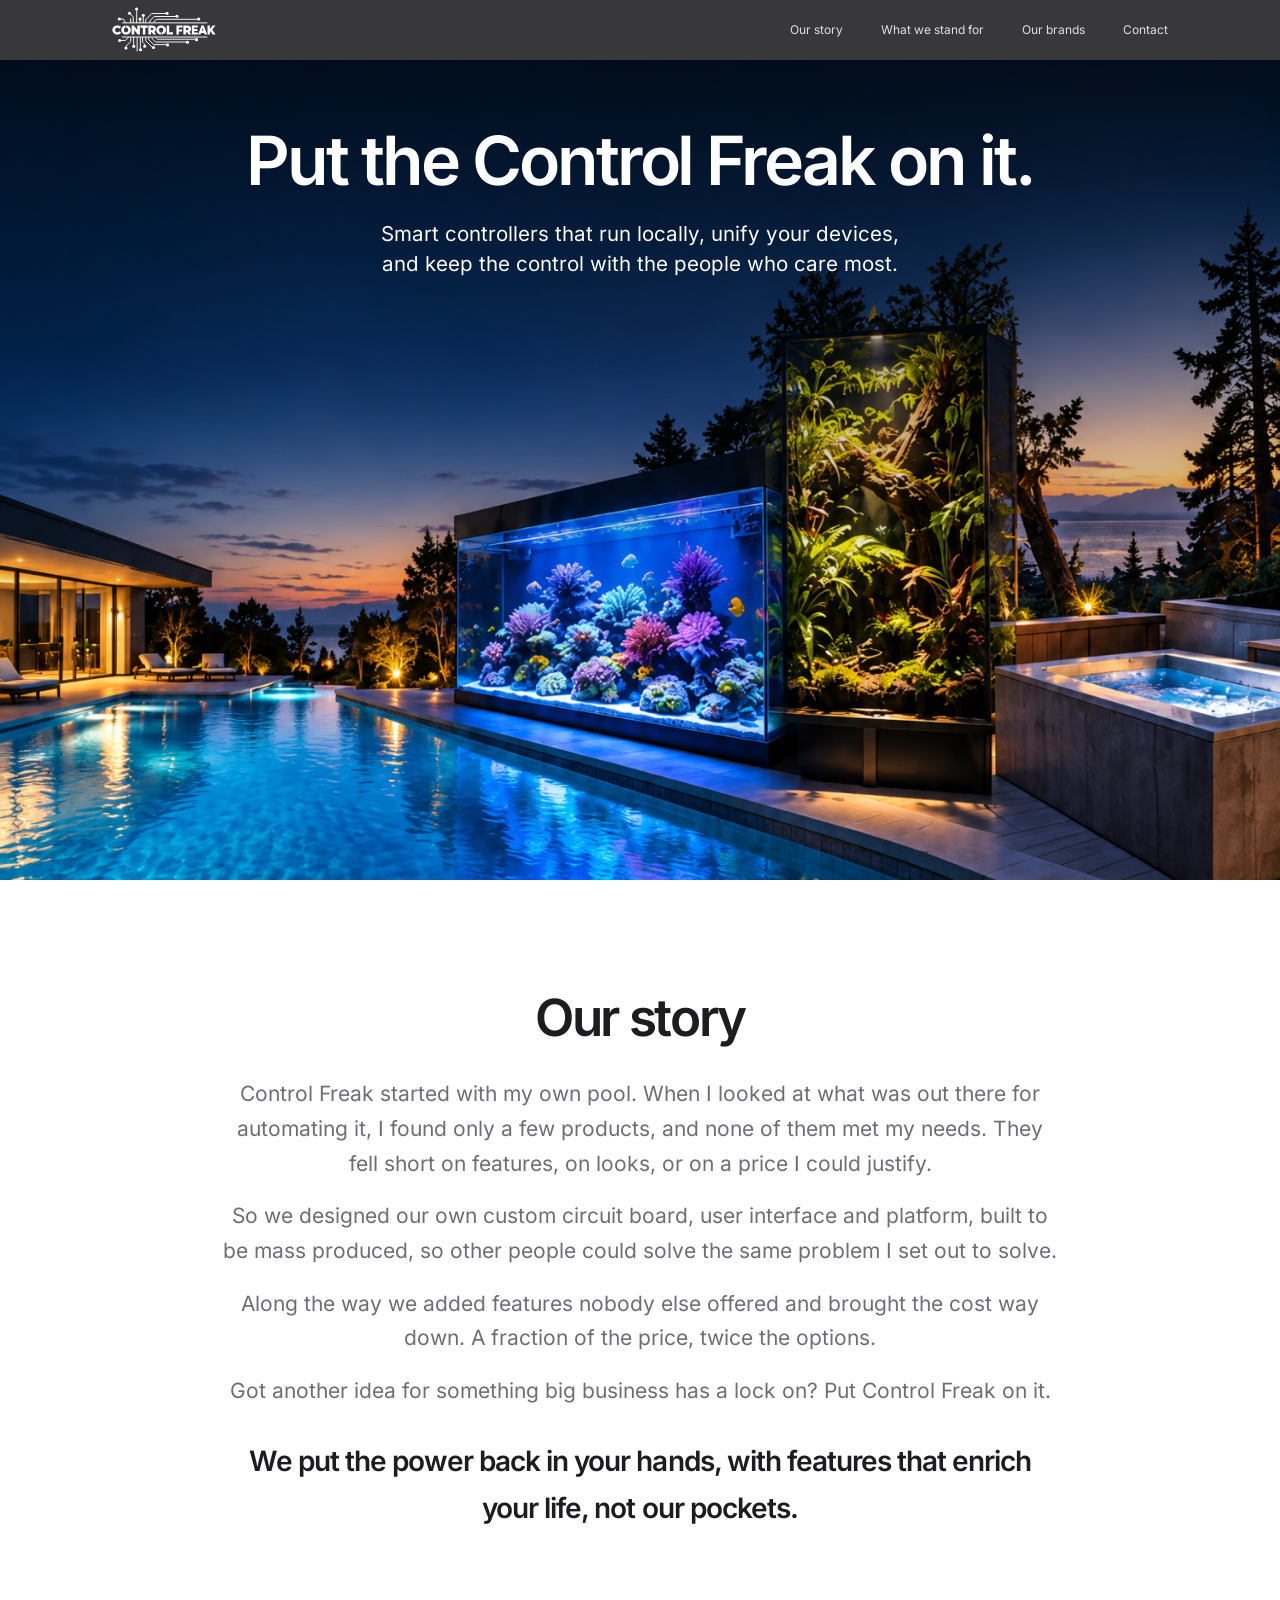
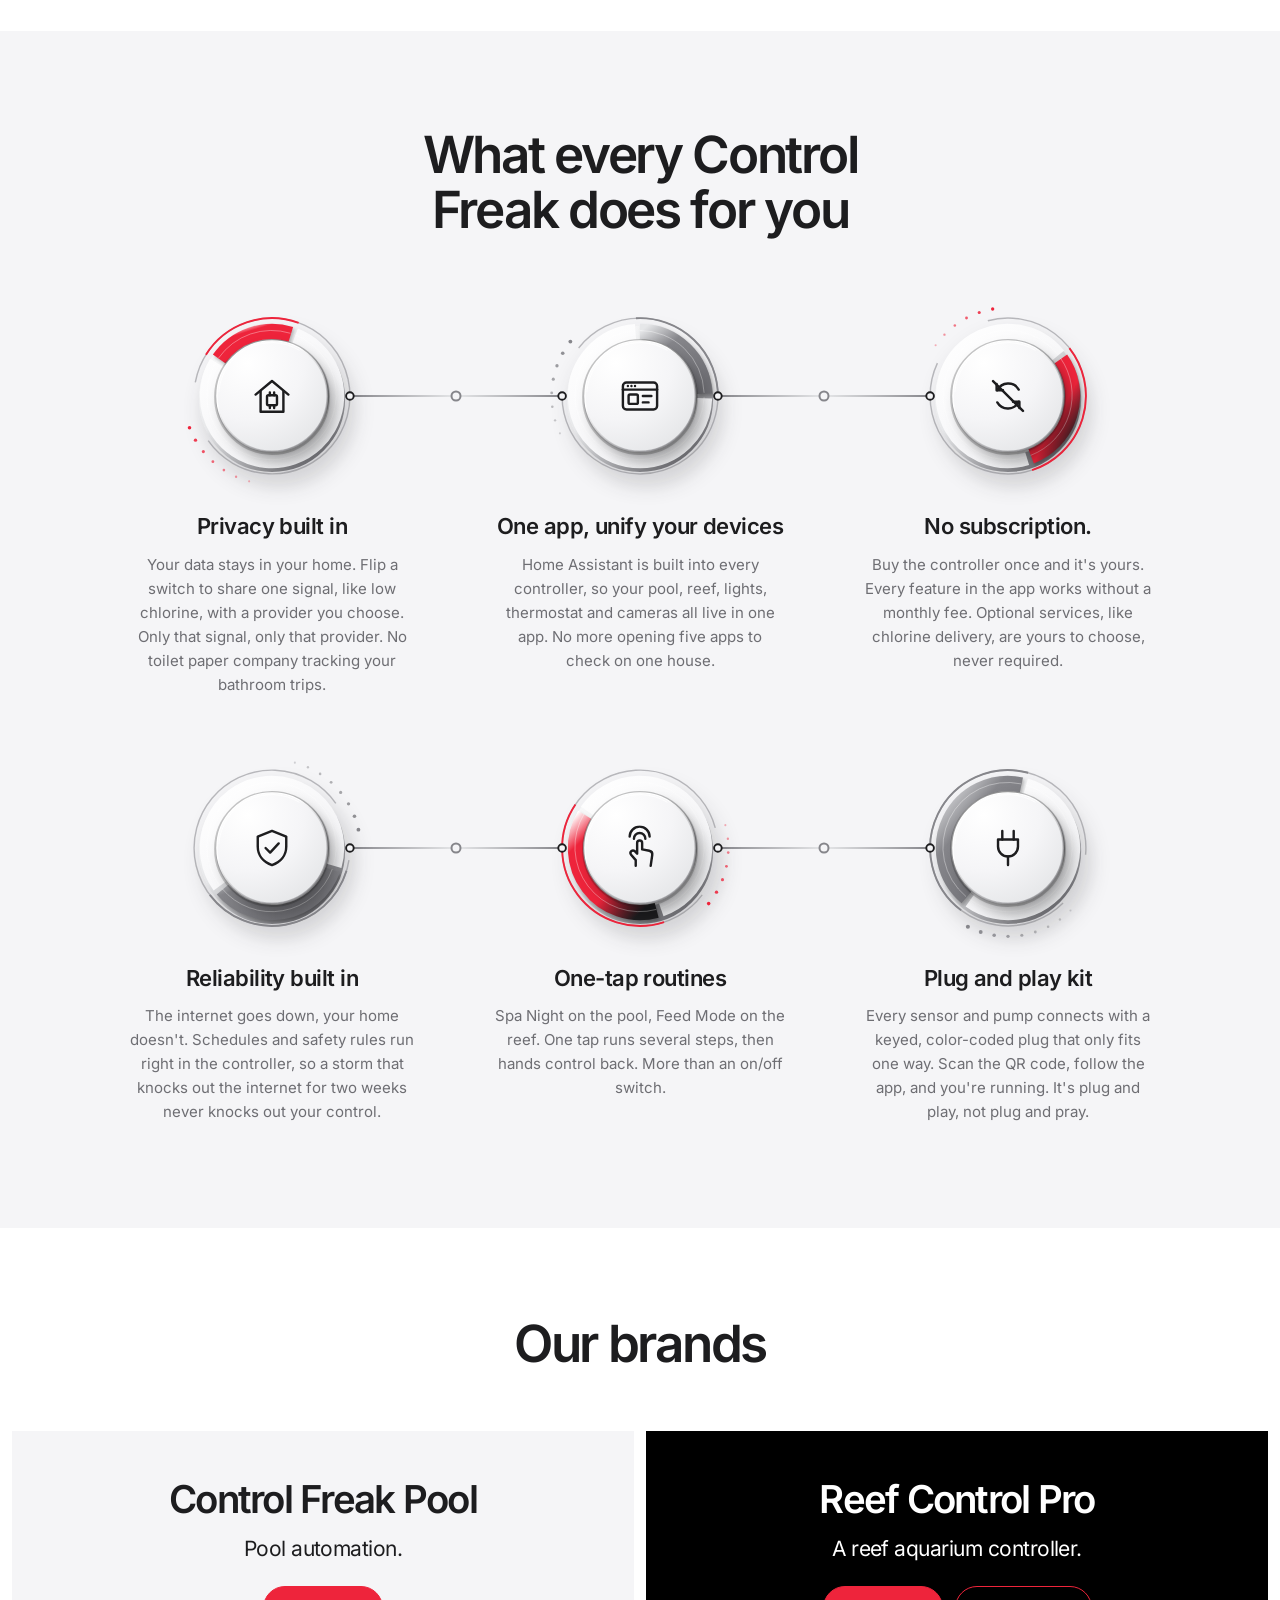
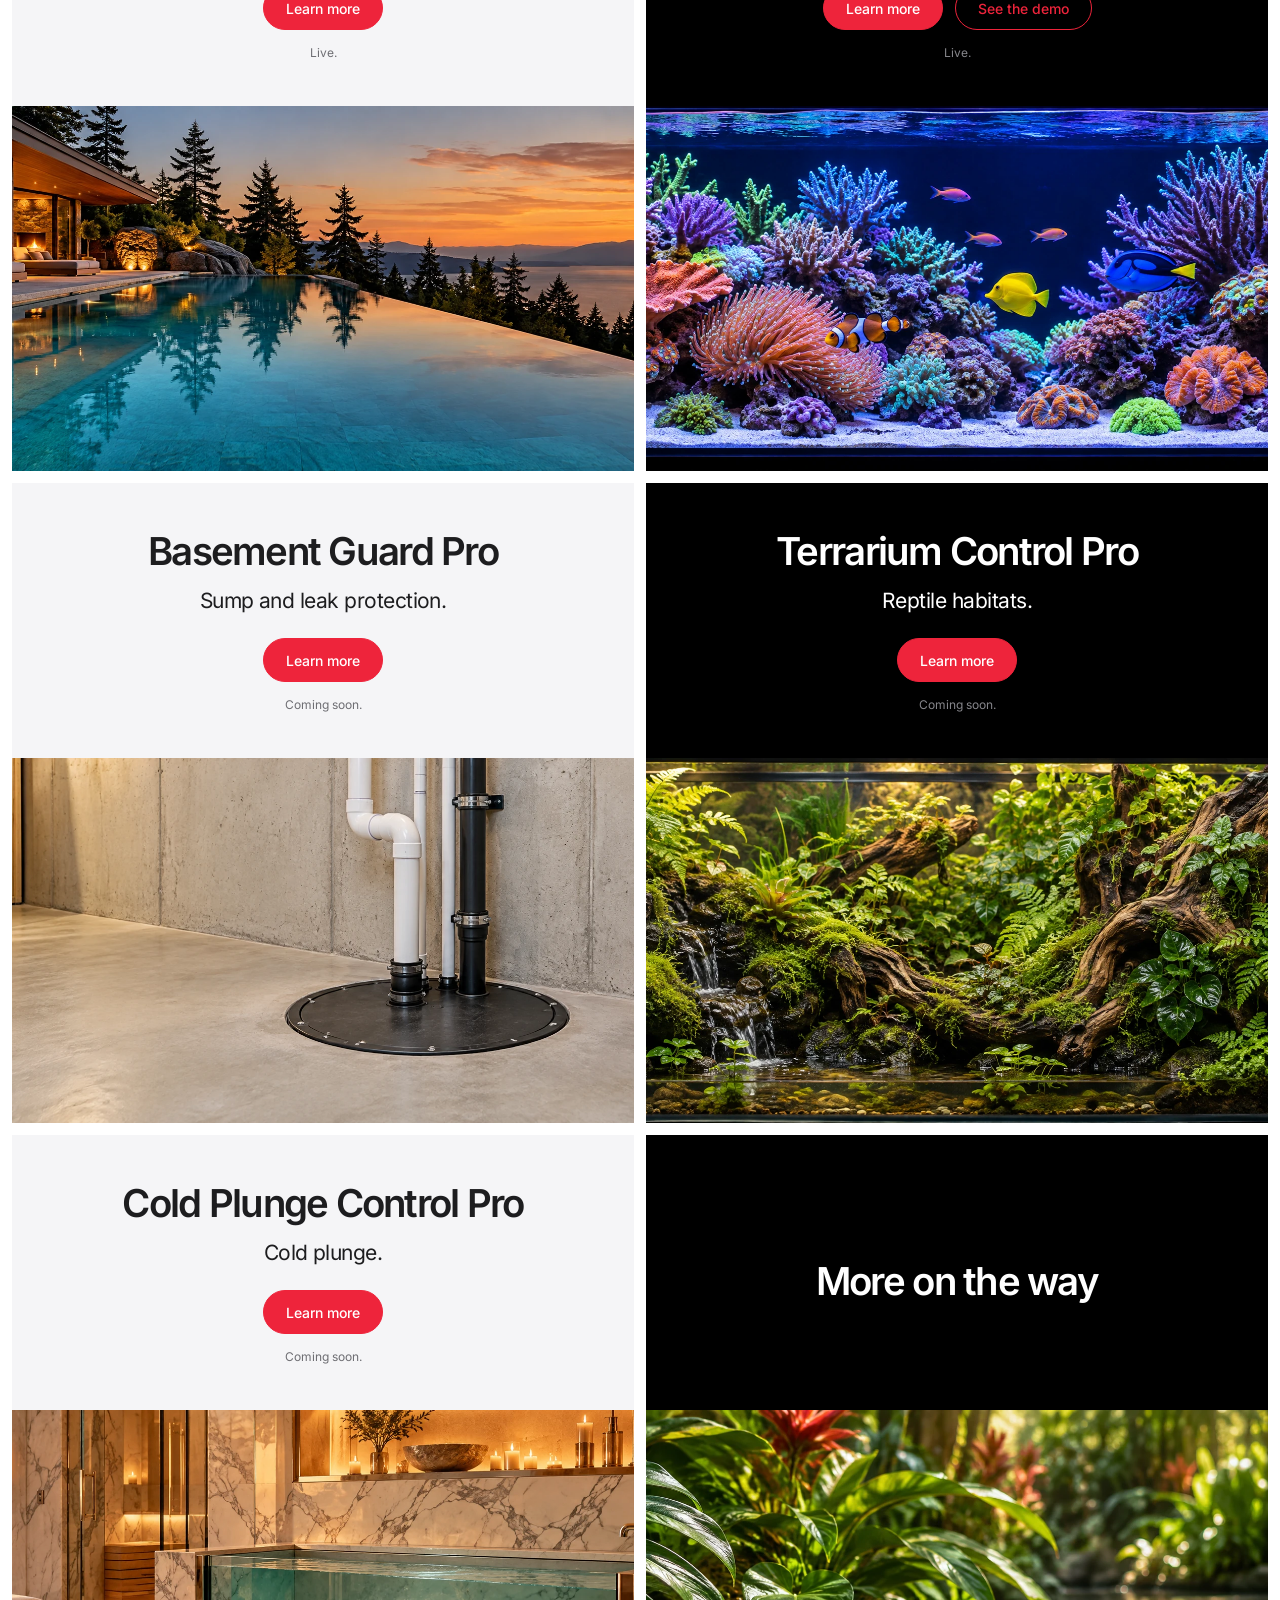
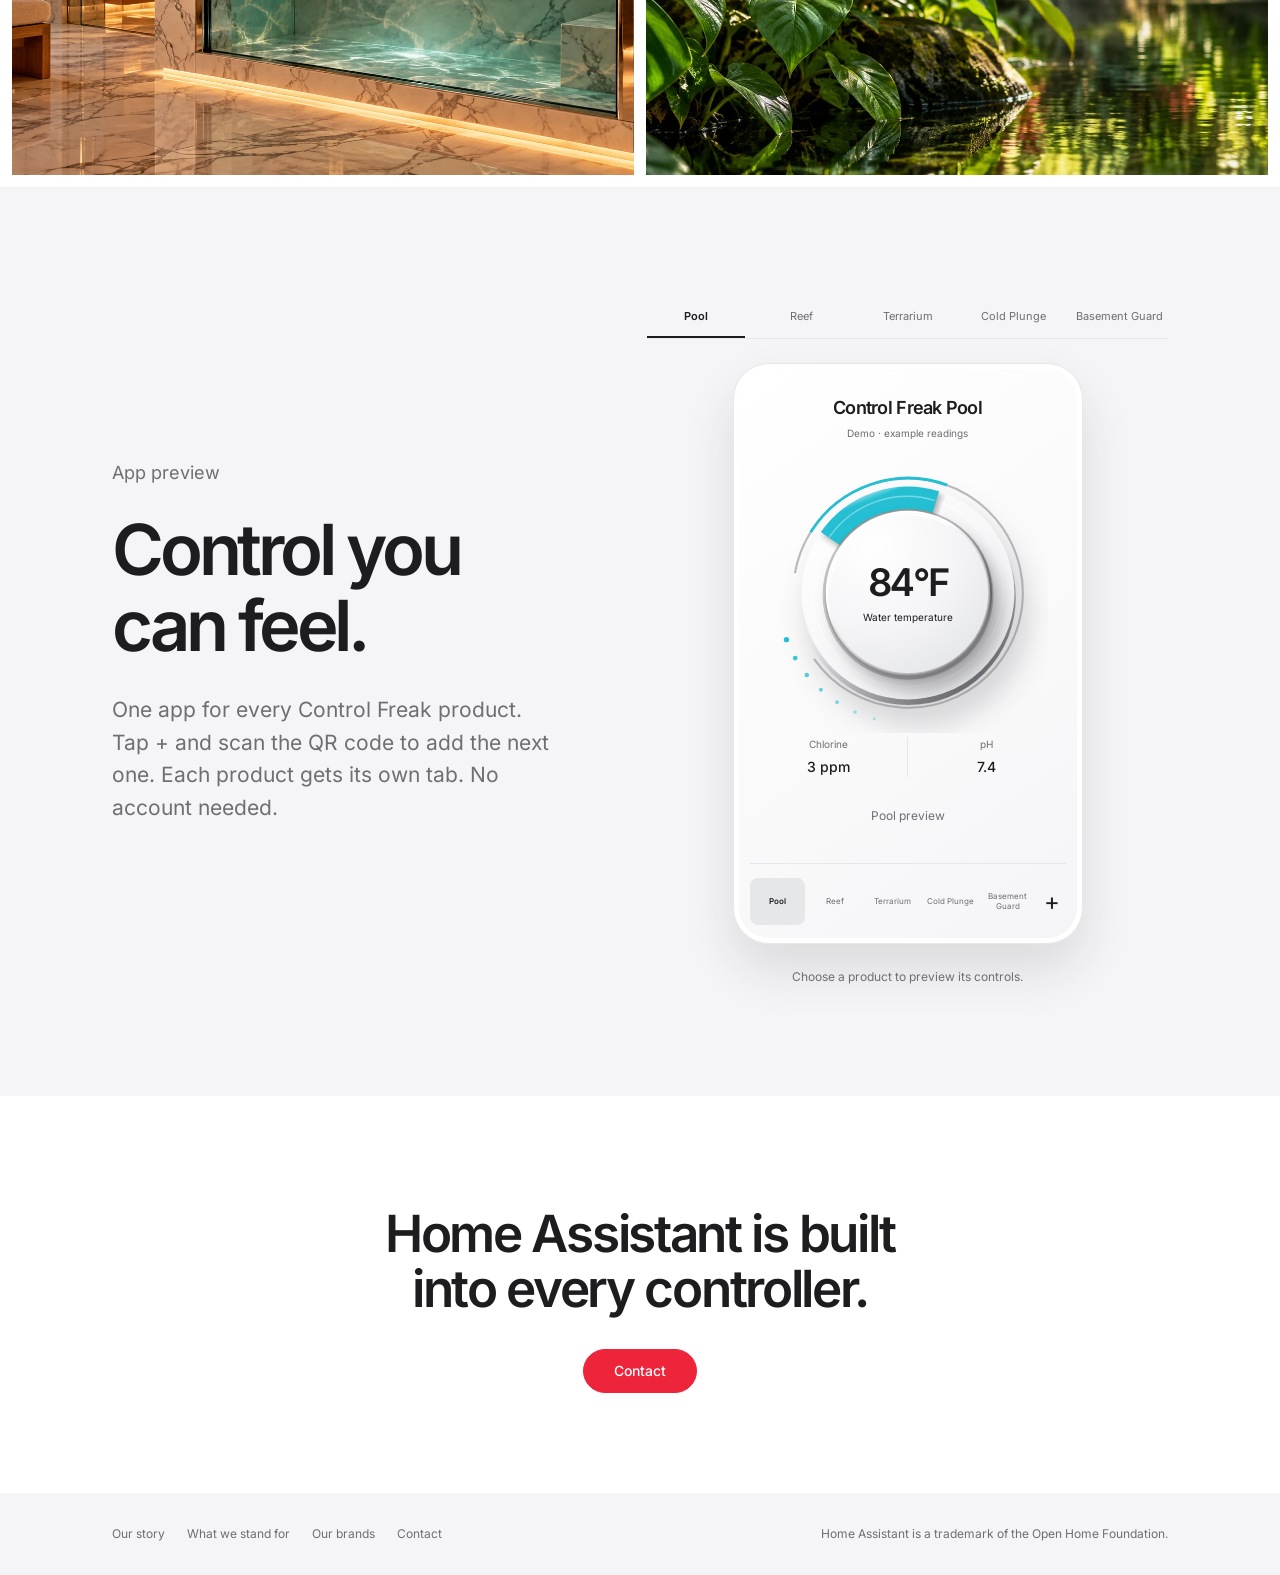
==== commit 471a6b9d: "Home: app preview section C, grayscale knob segments - New #app section after Our brands: product se" ====
--- a/index.html
+++ b/index.html
@@ -43,7 +43,7 @@
       <stop stop-color="#FFFFFF"/><stop offset=".2" stop-color="#EE243B"/><stop offset=".68" stop-color="#EE243B"/><stop offset="1" stop-color="#1D1D1F"/>
     </linearGradient>
     <linearGradient id="dial-graphite" x2=".8" y2="1">
-      <stop stop-color="#86868B"/><stop offset=".48" stop-color="#1C1D20"/><stop offset="1" stop-color="#000000"/>
+      <stop stop-color="#E6E7E9"/><stop offset=".35" stop-color="#86868B"/><stop offset="1" stop-color="#6E6E73"/>
     </linearGradient>
     <linearGradient id="dial-silver" x2=".8" y2="1">
       <stop stop-color="#FFFFFF"/><stop offset=".45" stop-color="#E6E7E9"/><stop offset="1" stop-color="#86868B"/>
@@ -309,6 +309,175 @@
     </div>
   </section>
 
+  <section id="app" aria-labelledby="app-h">
+    <div class="wrap app-layout">
+      <div class="app-copy"><p class="app-eyebrow">App preview</p><h2 id="app-h">Control you<br>can feel.</h2>
+        <p>One app for every Control Freak product. Tap + and scan the QR code to add the next one. Each product gets its own tab. No account needed.</p>
+      </div>
+      <div class="app-preview">
+        <div class="app-selector" role="tablist" aria-label="Preview a product">
+          <button type="button" role="tab" id="app-tab-0" aria-controls="app-panel-0" aria-selected="true" tabindex="0">Pool</button>
+          <button type="button" role="tab" id="app-tab-1" aria-controls="app-panel-1" aria-selected="false" tabindex="-1">Reef</button>
+          <button type="button" role="tab" id="app-tab-2" aria-controls="app-panel-2" aria-selected="false" tabindex="-1">Terrarium</button>
+          <button type="button" role="tab" id="app-tab-3" aria-controls="app-panel-3" aria-selected="false" tabindex="-1">Cold Plunge</button>
+          <button type="button" role="tab" id="app-tab-4" aria-controls="app-panel-4" aria-selected="false" tabindex="-1">Basement Guard</button>
+        </div>
+        <div class="app-phone">
+          <div role="tabpanel" id="app-panel-0" aria-labelledby="app-tab-0" tabindex="0" style="--dial-accent:#24BFD3;--app-color:#24BFD3">
+            <p class="app-product">Control Freak Pool</p><p class="app-demo">Demo · example readings</p><div class="app-knob"><svg class="app-dial" viewBox="0 0 200 200" aria-hidden="true">
+
+          <circle cx="100" cy="103" r="68" fill="none" stroke="url(#dial-bevel)" stroke-width="18" filter="url(#dial-lift)"/>
+          <path d="M124.369 36.517 A68 68 0 1 1 41.713 64.977" fill="none" stroke="url(#dial-band-light)" stroke-width="16"/>
+          <path d="M124.369 36.517 A68 68 0 1 1 41.713 64.977" transform="translate(-.5 -1)" fill="none" stroke="#FFFFFF" stroke-opacity=".38" stroke-width="1"/>
+          <path d="M44.298 60.997 A68 68 0 0 1 119.881 34.971" fill="none" stroke="url(#app-segment-0)" stroke-width="16" filter="url(#dial-segment-shadow)"/>
+          <path d="M44.298 60.997 A68 68 0 0 1 119.881 34.971" transform="translate(-.5 -1)" fill="none" stroke="#FFFFFF" stroke-opacity=".38" stroke-width="1"/>
+          <path d="M19.246 85.761 A82 82 0 1 1 32.830 147.033" fill="none" stroke="#86868B" stroke-opacity=".55" stroke-width="1.5"/>
+          <path d="M30.460 56.547 A82 82 0 0 1 128.046 22.945" fill="none" stroke="var(--dial-accent)" stroke-width="2"/>
+          <circle cx="75.930" cy="189.831" r="1.10" fill="var(--dial-accent)" opacity="0.35"/>
+          <circle cx="62.173" cy="184.960" r="1.23" fill="var(--dial-accent)" opacity="0.46"/>
+          <circle cx="49.349" cy="177.996" r="1.36" fill="var(--dial-accent)" opacity="0.57"/>
+          <circle cx="37.771" cy="169.112" r="1.49" fill="var(--dial-accent)" opacity="0.68"/>
+          <circle cx="27.725" cy="158.527" r="1.62" fill="var(--dial-accent)" opacity="0.78"/>
+          <circle cx="19.460" cy="146.500" r="1.75" fill="var(--dial-accent)" opacity="0.89"/>
+          <circle cx="13.177" cy="133.328" r="1.88" fill="var(--dial-accent)" opacity="1.00"/>
+          <!-- Recessed seat, then the elevated face and its crisp light-catching rim. -->
+          <circle cx="100" cy="101" r="59.5" fill="none" stroke="#1D1D1F" stroke-opacity=".22" stroke-width="3"/>
+          <circle cx="100" cy="100" r="58" fill="url(#dial-face)" stroke="url(#dial-rim)" stroke-width="1.5" filter="url(#dial-shadow)"/>
+          <path d="M44 96 A56 56 0 0 1 129 52" fill="none" stroke="#FFFFFF" stroke-opacity=".85" stroke-width="1"/>
+
+
+          <defs><linearGradient id="app-segment-0" x1="0" y1="0" x2="1" y2="1"><stop stop-color="#FFFFFF"/><stop offset=".22" stop-color="#24BFD3"/><stop offset=".7" stop-color="#24BFD3"/><stop offset="1" stop-color="#1D1D1F"/></linearGradient></defs></svg><div class="app-reading"><strong>84°F</strong><span>Water temperature</span></div></div><dl class="app-metrics"><div><dt>Chlorine</dt><dd>3 ppm</dd></div><div><dt>pH</dt><dd>7.4</dd></div></dl><p class="app-pool-note">Pool preview</p></div>
+          <div role="tabpanel" id="app-panel-1" aria-labelledby="app-tab-1" tabindex="0" style="--dial-accent:#B698E9;--app-color:#123C89" hidden>
+            <p class="app-product">Reef Control Pro</p><p class="app-demo">Demo · example readings</p><div class="app-knob"><svg class="app-dial" viewBox="0 0 200 200" aria-hidden="true">
+
+          <circle cx="100" cy="103" r="68" fill="none" stroke="url(#dial-bevel)" stroke-width="18" filter="url(#dial-lift)"/>
+          <path d="M124.369 36.517 A68 68 0 1 1 41.713 64.977" fill="none" stroke="url(#dial-band-light)" stroke-width="16"/>
+          <path d="M124.369 36.517 A68 68 0 1 1 41.713 64.977" transform="translate(-.5 -1)" fill="none" stroke="#FFFFFF" stroke-opacity=".38" stroke-width="1"/>
+          <path d="M44.298 60.997 A68 68 0 0 1 119.881 34.971" fill="none" stroke="url(#app-segment-1)" stroke-width="16" filter="url(#dial-segment-shadow)"/>
+          <path d="M44.298 60.997 A68 68 0 0 1 119.881 34.971" transform="translate(-.5 -1)" fill="none" stroke="#FFFFFF" stroke-opacity=".38" stroke-width="1"/>
+          <path d="M19.246 85.761 A82 82 0 1 1 32.830 147.033" fill="none" stroke="#86868B" stroke-opacity=".55" stroke-width="1.5"/>
+          <path d="M30.460 56.547 A82 82 0 0 1 128.046 22.945" fill="none" stroke="var(--dial-accent)" stroke-width="2"/>
+          <circle cx="75.930" cy="189.831" r="1.10" fill="var(--dial-accent)" opacity="0.35"/>
+          <circle cx="62.173" cy="184.960" r="1.23" fill="var(--dial-accent)" opacity="0.46"/>
+          <circle cx="49.349" cy="177.996" r="1.36" fill="var(--dial-accent)" opacity="0.57"/>
+          <circle cx="37.771" cy="169.112" r="1.49" fill="var(--dial-accent)" opacity="0.68"/>
+          <circle cx="27.725" cy="158.527" r="1.62" fill="var(--dial-accent)" opacity="0.78"/>
+          <circle cx="19.460" cy="146.500" r="1.75" fill="var(--dial-accent)" opacity="0.89"/>
+          <circle cx="13.177" cy="133.328" r="1.88" fill="var(--dial-accent)" opacity="1.00"/>
+          <!-- Recessed seat, then the elevated face and its crisp light-catching rim. -->
+          <circle cx="100" cy="101" r="59.5" fill="none" stroke="#1D1D1F" stroke-opacity=".22" stroke-width="3"/>
+          <circle cx="100" cy="100" r="58" fill="url(#dial-face)" stroke="url(#dial-rim)" stroke-width="1.5" filter="url(#dial-shadow)"/>
+          <path d="M44 96 A56 56 0 0 1 129 52" fill="none" stroke="#FFFFFF" stroke-opacity=".85" stroke-width="1"/>
+
+
+          <defs><linearGradient id="app-segment-1" x1="0" y1="0" x2="1" y2="1"><stop stop-color="#FFFFFF"/><stop offset=".22" stop-color="#123C89"/><stop offset=".7" stop-color="#123C89"/><stop offset="1" stop-color="#1D1D1F"/></linearGradient></defs></svg><div class="app-reading"><strong>78.4°F</strong><span>Tank temperature</span></div></div><dl class="app-metrics"><div><dt>Sump</dt><dd>77.9°F</dd></div><div><dt>pH (Pro)</dt><dd>8.2</dd></div></dl><a class="btn app-explore" href="/reef/demo/">Explore the app</a></div>
+          <div role="tabpanel" id="app-panel-2" aria-labelledby="app-tab-2" tabindex="0" style="--dial-accent:#D48A2C;--app-color:#D48A2C" hidden>
+            <p class="app-product">Terrarium Control Pro</p><p class="app-demo">Demo · example readings</p><div class="app-knob"><svg class="app-dial" viewBox="0 0 200 200" aria-hidden="true">
+
+          <circle cx="100" cy="103" r="68" fill="none" stroke="url(#dial-bevel)" stroke-width="18" filter="url(#dial-lift)"/>
+          <path d="M124.369 36.517 A68 68 0 1 1 41.713 64.977" fill="none" stroke="url(#dial-band-light)" stroke-width="16"/>
+          <path d="M124.369 36.517 A68 68 0 1 1 41.713 64.977" transform="translate(-.5 -1)" fill="none" stroke="#FFFFFF" stroke-opacity=".38" stroke-width="1"/>
+          <path d="M44.298 60.997 A68 68 0 0 1 119.881 34.971" fill="none" stroke="url(#app-segment-2)" stroke-width="16" filter="url(#dial-segment-shadow)"/>
+          <path d="M44.298 60.997 A68 68 0 0 1 119.881 34.971" transform="translate(-.5 -1)" fill="none" stroke="#FFFFFF" stroke-opacity=".38" stroke-width="1"/>
+          <path d="M19.246 85.761 A82 82 0 1 1 32.830 147.033" fill="none" stroke="#86868B" stroke-opacity=".55" stroke-width="1.5"/>
+          <path d="M30.460 56.547 A82 82 0 0 1 128.046 22.945" fill="none" stroke="var(--dial-accent)" stroke-width="2"/>
+          <circle cx="75.930" cy="189.831" r="1.10" fill="var(--dial-accent)" opacity="0.35"/>
+          <circle cx="62.173" cy="184.960" r="1.23" fill="var(--dial-accent)" opacity="0.46"/>
+          <circle cx="49.349" cy="177.996" r="1.36" fill="var(--dial-accent)" opacity="0.57"/>
+          <circle cx="37.771" cy="169.112" r="1.49" fill="var(--dial-accent)" opacity="0.68"/>
+          <circle cx="27.725" cy="158.527" r="1.62" fill="var(--dial-accent)" opacity="0.78"/>
+          <circle cx="19.460" cy="146.500" r="1.75" fill="var(--dial-accent)" opacity="0.89"/>
+          <circle cx="13.177" cy="133.328" r="1.88" fill="var(--dial-accent)" opacity="1.00"/>
+          <!-- Recessed seat, then the elevated face and its crisp light-catching rim. -->
+          <circle cx="100" cy="101" r="59.5" fill="none" stroke="#1D1D1F" stroke-opacity=".22" stroke-width="3"/>
+          <circle cx="100" cy="100" r="58" fill="url(#dial-face)" stroke="url(#dial-rim)" stroke-width="1.5" filter="url(#dial-shadow)"/>
+          <path d="M44 96 A56 56 0 0 1 129 52" fill="none" stroke="#FFFFFF" stroke-opacity=".85" stroke-width="1"/>
+
+
+          <defs><linearGradient id="app-segment-2" x1="0" y1="0" x2="1" y2="1"><stop stop-color="#FFFFFF"/><stop offset=".22" stop-color="#D48A2C"/><stop offset=".7" stop-color="#D48A2C"/><stop offset="1" stop-color="#1D1D1F"/></linearGradient></defs></svg><div class="app-reading"><strong>105°F</strong><span>Basking</span></div></div><dl class="app-metrics"><div><dt>Cool side</dt><dd>78°F</dd></div><div><dt>Hot side</dt><dd>92°F</dd></div></dl><a class="btn app-explore" href="/terrarium/demo/">Explore the app</a></div>
+          <div role="tabpanel" id="app-panel-3" aria-labelledby="app-tab-3" tabindex="0" style="--dial-accent:#C6B18D;--app-color:#A9C7C4" hidden>
+            <p class="app-product">Cold Plunge Control Pro</p><p class="app-demo">Demo · example readings</p><div class="app-knob"><svg class="app-dial" viewBox="0 0 200 200" aria-hidden="true">
+
+          <circle cx="100" cy="103" r="68" fill="none" stroke="url(#dial-bevel)" stroke-width="18" filter="url(#dial-lift)"/>
+          <path d="M124.369 36.517 A68 68 0 1 1 41.713 64.977" fill="none" stroke="url(#dial-band-light)" stroke-width="16"/>
+          <path d="M124.369 36.517 A68 68 0 1 1 41.713 64.977" transform="translate(-.5 -1)" fill="none" stroke="#FFFFFF" stroke-opacity=".38" stroke-width="1"/>
+          <path d="M44.298 60.997 A68 68 0 0 1 119.881 34.971" fill="none" stroke="url(#app-segment-3)" stroke-width="16" filter="url(#dial-segment-shadow)"/>
+          <path d="M44.298 60.997 A68 68 0 0 1 119.881 34.971" transform="translate(-.5 -1)" fill="none" stroke="#FFFFFF" stroke-opacity=".38" stroke-width="1"/>
+          <path d="M19.246 85.761 A82 82 0 1 1 32.830 147.033" fill="none" stroke="#86868B" stroke-opacity=".55" stroke-width="1.5"/>
+          <path d="M30.460 56.547 A82 82 0 0 1 128.046 22.945" fill="none" stroke="var(--dial-accent)" stroke-width="2"/>
+          <circle cx="75.930" cy="189.831" r="1.10" fill="var(--dial-accent)" opacity="0.35"/>
+          <circle cx="62.173" cy="184.960" r="1.23" fill="var(--dial-accent)" opacity="0.46"/>
+          <circle cx="49.349" cy="177.996" r="1.36" fill="var(--dial-accent)" opacity="0.57"/>
+          <circle cx="37.771" cy="169.112" r="1.49" fill="var(--dial-accent)" opacity="0.68"/>
+          <circle cx="27.725" cy="158.527" r="1.62" fill="var(--dial-accent)" opacity="0.78"/>
+          <circle cx="19.460" cy="146.500" r="1.75" fill="var(--dial-accent)" opacity="0.89"/>
+          <circle cx="13.177" cy="133.328" r="1.88" fill="var(--dial-accent)" opacity="1.00"/>
+          <!-- Recessed seat, then the elevated face and its crisp light-catching rim. -->
+          <circle cx="100" cy="101" r="59.5" fill="none" stroke="#1D1D1F" stroke-opacity=".22" stroke-width="3"/>
+          <circle cx="100" cy="100" r="58" fill="url(#dial-face)" stroke="url(#dial-rim)" stroke-width="1.5" filter="url(#dial-shadow)"/>
+          <path d="M44 96 A56 56 0 0 1 129 52" fill="none" stroke="#FFFFFF" stroke-opacity=".85" stroke-width="1"/>
+
+
+          <defs><linearGradient id="app-segment-3" x1="0" y1="0" x2="1" y2="1"><stop stop-color="#FFFFFF"/><stop offset=".22" stop-color="#A9C7C4"/><stop offset=".7" stop-color="#A9C7C4"/><stop offset="1" stop-color="#1D1D1F"/></linearGradient></defs></svg><div class="app-reading"><strong>39°F</strong><span>Water temperature</span></div></div><dl class="app-metrics"><div><dt>Target</dt><dd>39°F</dd></div><div><dt>Ready by</dt><dd>6:30</dd></div><div><dt>Flow</dt><dd>OK</dd></div></dl><a class="btn app-explore" href="/cold-plunge/demo/">Explore the app</a></div>
+          <div role="tabpanel" id="app-panel-4" aria-labelledby="app-tab-4" tabindex="0" style="--dial-accent:#2F7CF6;--app-color:#B8BBBE" hidden>
+            <p class="app-product">Basement Guard Pro</p><p class="app-demo">Demo · example readings</p><div class="app-knob"><svg class="app-dial" viewBox="0 0 200 200" aria-hidden="true">
+
+          <circle cx="100" cy="103" r="68" fill="none" stroke="url(#dial-bevel)" stroke-width="18" filter="url(#dial-lift)"/>
+          <path d="M124.369 36.517 A68 68 0 1 1 41.713 64.977" fill="none" stroke="url(#dial-band-light)" stroke-width="16"/>
+          <path d="M124.369 36.517 A68 68 0 1 1 41.713 64.977" transform="translate(-.5 -1)" fill="none" stroke="#FFFFFF" stroke-opacity=".38" stroke-width="1"/>
+          <path d="M44.298 60.997 A68 68 0 0 1 119.881 34.971" fill="none" stroke="url(#app-segment-4)" stroke-width="16" filter="url(#dial-segment-shadow)"/>
+          <path d="M44.298 60.997 A68 68 0 0 1 119.881 34.971" transform="translate(-.5 -1)" fill="none" stroke="#FFFFFF" stroke-opacity=".38" stroke-width="1"/>
+          <path d="M19.246 85.761 A82 82 0 1 1 32.830 147.033" fill="none" stroke="#86868B" stroke-opacity=".55" stroke-width="1.5"/>
+          <path d="M30.460 56.547 A82 82 0 0 1 128.046 22.945" fill="none" stroke="var(--dial-accent)" stroke-width="2"/>
+          <circle cx="75.930" cy="189.831" r="1.10" fill="var(--dial-accent)" opacity="0.35"/>
+          <circle cx="62.173" cy="184.960" r="1.23" fill="var(--dial-accent)" opacity="0.46"/>
+          <circle cx="49.349" cy="177.996" r="1.36" fill="var(--dial-accent)" opacity="0.57"/>
+          <circle cx="37.771" cy="169.112" r="1.49" fill="var(--dial-accent)" opacity="0.68"/>
+          <circle cx="27.725" cy="158.527" r="1.62" fill="var(--dial-accent)" opacity="0.78"/>
+          <circle cx="19.460" cy="146.500" r="1.75" fill="var(--dial-accent)" opacity="0.89"/>
+          <circle cx="13.177" cy="133.328" r="1.88" fill="var(--dial-accent)" opacity="1.00"/>
+          <!-- Recessed seat, then the elevated face and its crisp light-catching rim. -->
+          <circle cx="100" cy="101" r="59.5" fill="none" stroke="#1D1D1F" stroke-opacity=".22" stroke-width="3"/>
+          <circle cx="100" cy="100" r="58" fill="url(#dial-face)" stroke="url(#dial-rim)" stroke-width="1.5" filter="url(#dial-shadow)"/>
+          <path d="M44 96 A56 56 0 0 1 129 52" fill="none" stroke="#FFFFFF" stroke-opacity=".85" stroke-width="1"/>
+
+
+          <defs><linearGradient id="app-segment-4" x1="0" y1="0" x2="1" y2="1"><stop stop-color="#FFFFFF"/><stop offset=".22" stop-color="#B8BBBE"/><stop offset=".7" stop-color="#B8BBBE"/><stop offset="1" stop-color="#1D1D1F"/></linearGradient></defs></svg><div class="app-reading"><strong>6.0 in</strong><span>Pit level</span></div></div><dl class="app-metrics"><div><dt>Pump health</dt><dd>Both healthy</dd></div><div><dt>Leak</dt><dd>Dry</dd></div></dl><a class="btn app-explore" href="/basement-guard/demo/">Explore the app</a></div>
+            <nav class="app-bottom" aria-label="Products in the app"><button type="button" data-app="0" aria-pressed="true">Pool</button><button type="button" data-app="1" aria-pressed="false">Reef</button><button type="button" data-app="2" aria-pressed="false">Terrarium</button><button type="button" data-app="3" aria-pressed="false">Cold Plunge</button><button type="button" data-app="4" aria-pressed="false">Basement Guard</button><button type="button" class="app-add" aria-label="How to add a product" aria-expanded="false" aria-controls="app-add-help">+</button></nav>
+          <p id="app-add-help" hidden>In the app, tap + and scan your product’s QR code to add its tab.</p>
+        </div><p class="app-caption">Choose a product to preview its controls.</p>
+      </div>
+    </div>
+    <script>
+    (() => {
+      const root = document.querySelector('#app');
+      const tabs = [...root.querySelectorAll('[role="tab"]')];
+      const panels = [...root.querySelectorAll('[role="tabpanel"]')];
+      const bottom = [...root.querySelectorAll('[data-app]')];
+      function select(i) {
+        tabs.forEach((tab, n) => { tab.setAttribute('aria-selected', n === i); tab.tabIndex = n === i ? 0 : -1; panels[n].hidden = n !== i; bottom[n].setAttribute('aria-pressed', n === i); });
+      }
+      tabs.forEach((tab, i) => {
+        tab.addEventListener('click', () => select(i));
+        tab.addEventListener('keydown', e => {
+          let n = i;
+          if (e.key === 'ArrowRight') n = (i + 1) % tabs.length;
+          else if (e.key === 'ArrowLeft') n = (i + tabs.length - 1) % tabs.length;
+          else if (e.key === 'Home') n = 0;
+          else if (e.key === 'End') n = tabs.length - 1;
+          else return;
+          e.preventDefault(); select(n); tabs[n].focus();
+        });
+        bottom[i].addEventListener('click', () => select(i));
+      });
+      root.querySelector('.app-add').addEventListener('click', e => {
+        const help = root.querySelector('#app-add-help');
+        help.hidden = !help.hidden; e.currentTarget.setAttribute('aria-expanded', !help.hidden);
+      });
+    })();
+    </script>
+  </section>
+
   <section class="closing" id="contact" aria-labelledby="closing-h">
     <div class="wrap">
       <h2 id="closing-h">Home Assistant is built into every controller.</h2>
--- a/assets/home/home.css
+++ b/assets/home/home.css
@@ -41,7 +41,7 @@
 .rings li{min-width:0;position:relative;--dial-size:190px;--dial-gap:48px}
 /* Three-column checkerboard also applies to the tablet layout. */
 .rings li:nth-child(odd){--dial-segment:url(#dial-red);--dial-accent:#EE243B}
-.rings li:nth-child(even){--dial-segment:url(#dial-graphite);--dial-accent:#1D1D1F}
+.rings li:nth-child(even){--dial-segment:url(#dial-graphite);--dial-accent:#86868B}
 /* Connections end exactly at the dial's outer node centers. */
 .rings li:not(:nth-child(3n))::before{content:'';position:absolute;top:calc(var(--dial-size)/2);left:calc(50% + var(--dial-size)*.41);width:calc(100% + var(--dial-gap) - var(--dial-size)*.82);height:2px;transform:translateY(-50%);background:linear-gradient(to right,#86868B,#E6E7E9,#86868B)}
 .rings li:not(:nth-child(3n))::after{content:'';position:absolute;top:calc(var(--dial-size)/2);left:calc(100% + var(--dial-gap)/2);width:11px;height:11px;border:2px solid #86868B;border-radius:50%;background:var(--light);transform:translate(-50%,-50%)}
@@ -91,7 +91,7 @@
 .story{padding-block:68px}.story p{font-size:17px;line-height:1.65}.story .kicker{font-size:25px;margin-top:24px}.story-grid>div{margin-top:26px}
 .stand{padding-block:64px}.stand .rule{font-size:34px}
 /* Two-column checkerboard: red 1, 4, 5; graphite 2, 3, 6. */
-.rings li:nth-child(n){--dial-segment:url(#dial-graphite);--dial-accent:#1D1D1F}
+.rings li:nth-child(n){--dial-segment:url(#dial-graphite);--dial-accent:#86868B}
 .rings li:nth-child(4n+1),.rings li:nth-child(4n){--dial-segment:url(#dial-red);--dial-accent:#EE243B}
 .rings{grid-template-columns:repeat(2,minmax(0,1fr));margin-top:40px;gap:36px 20px}.rings li{--dial-size:144px}.ring{margin-bottom:18px}.rings li::before,.rings li::after,.dial-nodes{display:none}.rings h3{font-size:18px}.rings p{font-size:13px;line-height:1.55;margin-top:10px}
 .brands{padding-top:64px}.brands .rule{margin-bottom:30px}
@@ -99,3 +99,39 @@
 .closing{padding-block:72px}.closing h2{font-size:36px}.foot-row{padding-block:28px;gap:24px}.site-foot nav{gap:16px;font-size:11px}
 }
 @media(prefers-reduced-motion:reduce){html{scroll-behavior:auto}a{transition:none!important}}
+
+/* App preview: product accents are confined to inline styles/SVG inside #app. */
+#app{background:var(--light);padding-block:110px}
+#app .app-layout{display:grid;grid-template-columns:1fr 1.12fr;gap:70px;align-items:center}
+#app .app-eyebrow{font-size:18px;color:var(--muted);margin-bottom:26px}
+#app h2{font-size:clamp(48px,5.5vw,78px);letter-spacing:-.06em}
+#app .app-copy>p:last-child{font-size:21px;color:var(--muted);margin-top:30px;max-width:440px;line-height:1.55}
+#app .app-preview{min-width:0}
+#app button{font:inherit;cursor:pointer;color:var(--muted);background:none;border:0}
+#app button:focus-visible,#app [role=tabpanel]:focus-visible{outline:2px solid var(--red);outline-offset:3px}
+#app .app-selector{display:flex;border-bottom:1px solid var(--line,#E6E7E9);gap:8px;margin-bottom:24px}
+#app .app-selector button{flex:1;min-width:0;font-size:11px;line-height:1.3;padding:12px 0;border-bottom:2px solid transparent}
+#app .app-selector button[aria-selected=true]{border-color:var(--ink);color:var(--ink);font-weight:600}
+#app .app-phone{width:min(100%,350px);margin:auto;padding:30px 16px 18px;background:linear-gradient(145deg,#FFFFFF,#F5F5F7);border:1px solid #E6E7E9;border-radius:36px;box-shadow:0 25px 50px rgba(29,29,31,.12),inset 0 0 0 5px #FFFFFF;text-align:center}
+#app .app-product{font-weight:600;font-size:18px;letter-spacing:-.04em;min-height:27px}
+#app .app-demo{font-size:10px;color:var(--muted);margin-top:5px}
+#app .app-knob{position:relative;margin:12px auto 4px;width:280px;max-width:100%}
+#app .app-dial{width:100%;height:auto}
+#app .app-reading{position:absolute;inset:0;display:flex;flex-direction:column;align-items:center;justify-content:center;pointer-events:none}
+#app .app-reading strong{font-size:38px;letter-spacing:-.06em;font-weight:600;line-height:1.2;font-variant-numeric:tabular-nums}
+#app .app-reading span{font-size:10px;margin-top:4px}
+#app .app-metrics{display:flex;justify-content:center;margin:0 0 22px;gap:0}
+#app .app-metrics>div{flex:1;padding:0 8px}
+#app .app-metrics>div+div{border-left:1px solid #E6E7E9}
+#app dt{font-size:10px;color:var(--muted)}
+#app dd{font-size:14px;font-weight:500;margin:4px 0 0}
+#app .app-explore{font-size:12px;min-height:38px;padding:8px 20px}
+#app .app-pool-note{font-size:12px;min-height:38px;padding:8px;color:var(--muted)}
+#app .app-bottom{display:flex;gap:2px;border-top:1px solid #E6E7E9;margin-top:26px;padding-top:14px;align-items:stretch}
+#app .app-bottom button{flex:1;min-width:0;font-size:8px;line-height:1.3;padding:8px 1px;border-radius:8px;min-height:44px}
+#app .app-bottom button[aria-pressed=true]{color:var(--ink);background:#E6E7E9;font-weight:600}
+#app .app-bottom .app-add{flex:0 0 28px;font-size:24px;color:var(--ink)}
+#app #app-add-help{font-size:12px;color:var(--muted);padding:12px 5px 0}
+#app .app-caption{font-size:12px;text-align:center;color:var(--muted);margin-top:24px}
+@media(max-width:800px){#app .app-layout{gap:32px;grid-template-columns:1fr 1fr}}
+@media(max-width:600px){#app{padding-block:64px}#app .app-layout{grid-template-columns:1fr;gap:32px;padding-inline:24px}#app .app-copy>p:last-child{font-size:18px;margin-top:22px}#app .app-eyebrow{margin-bottom:18px}#app .app-selector button{font-size:10px}#app .app-phone{padding-inline:12px}}
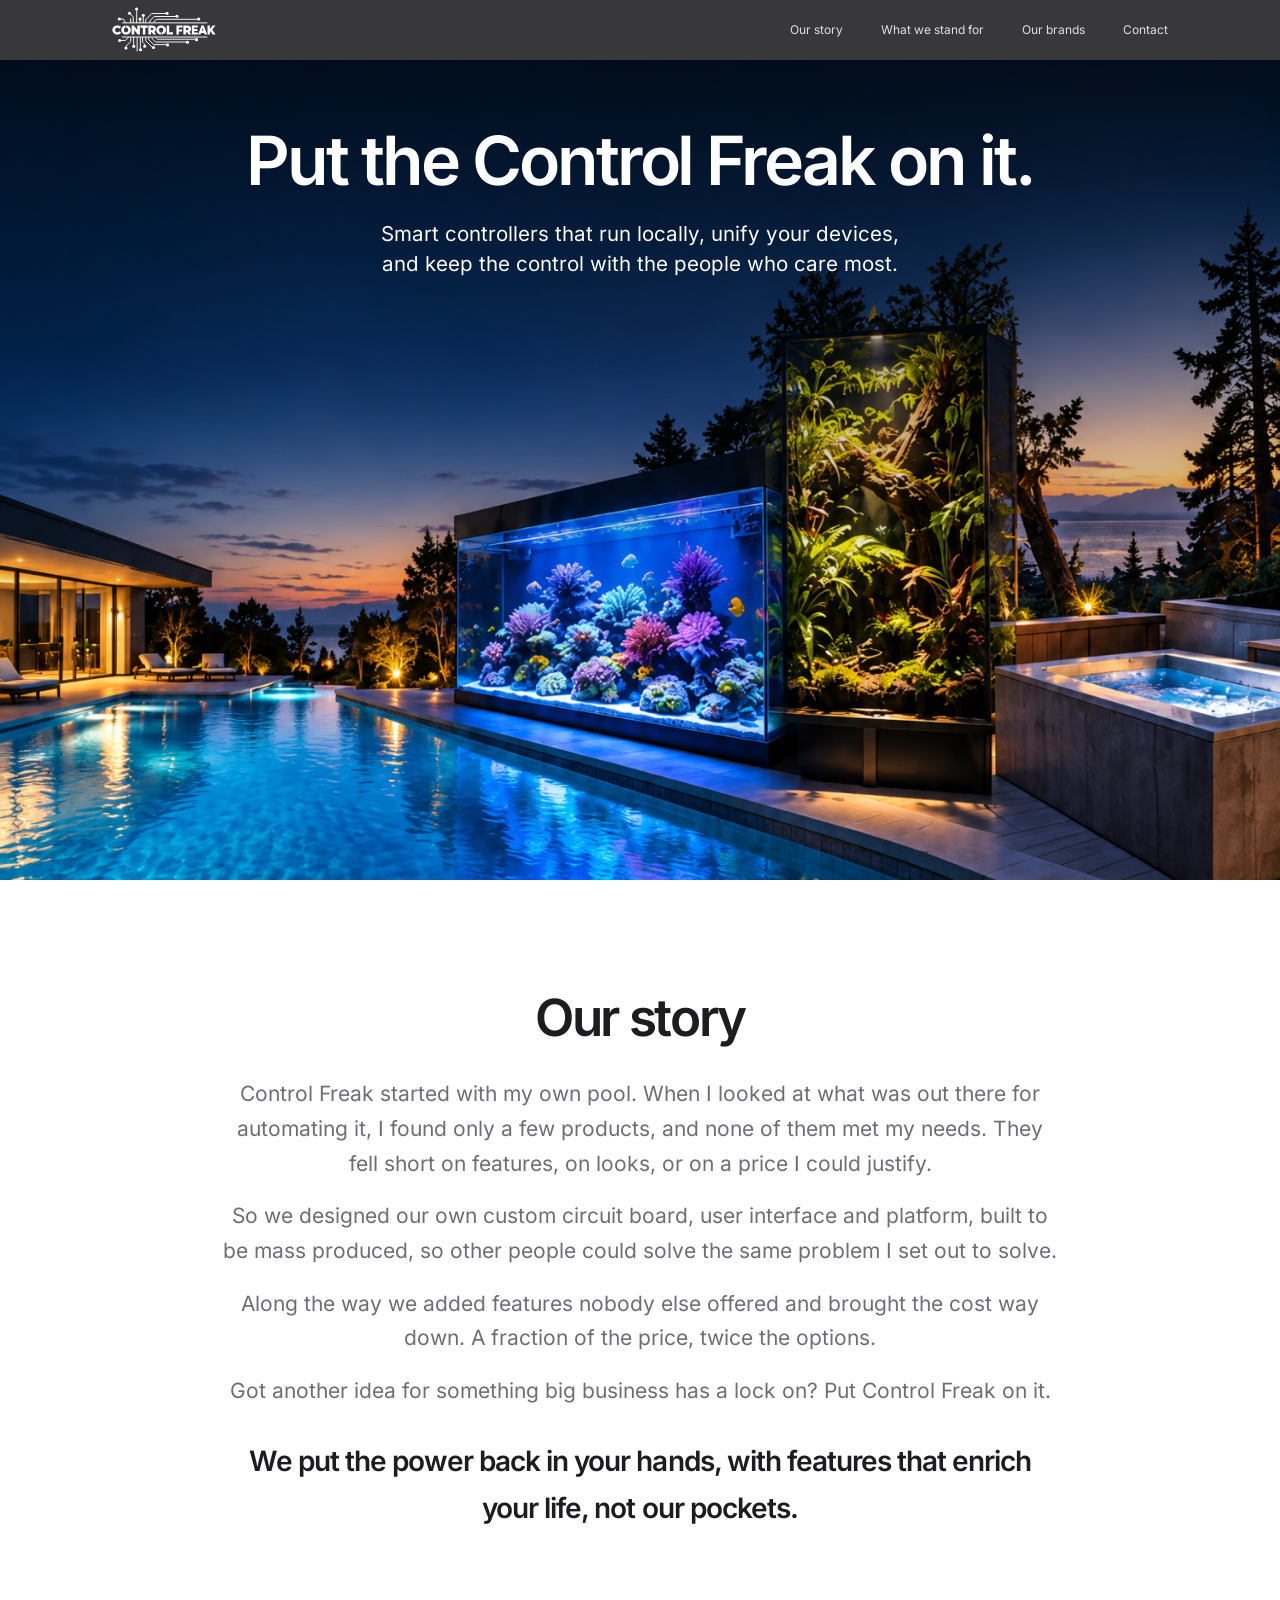
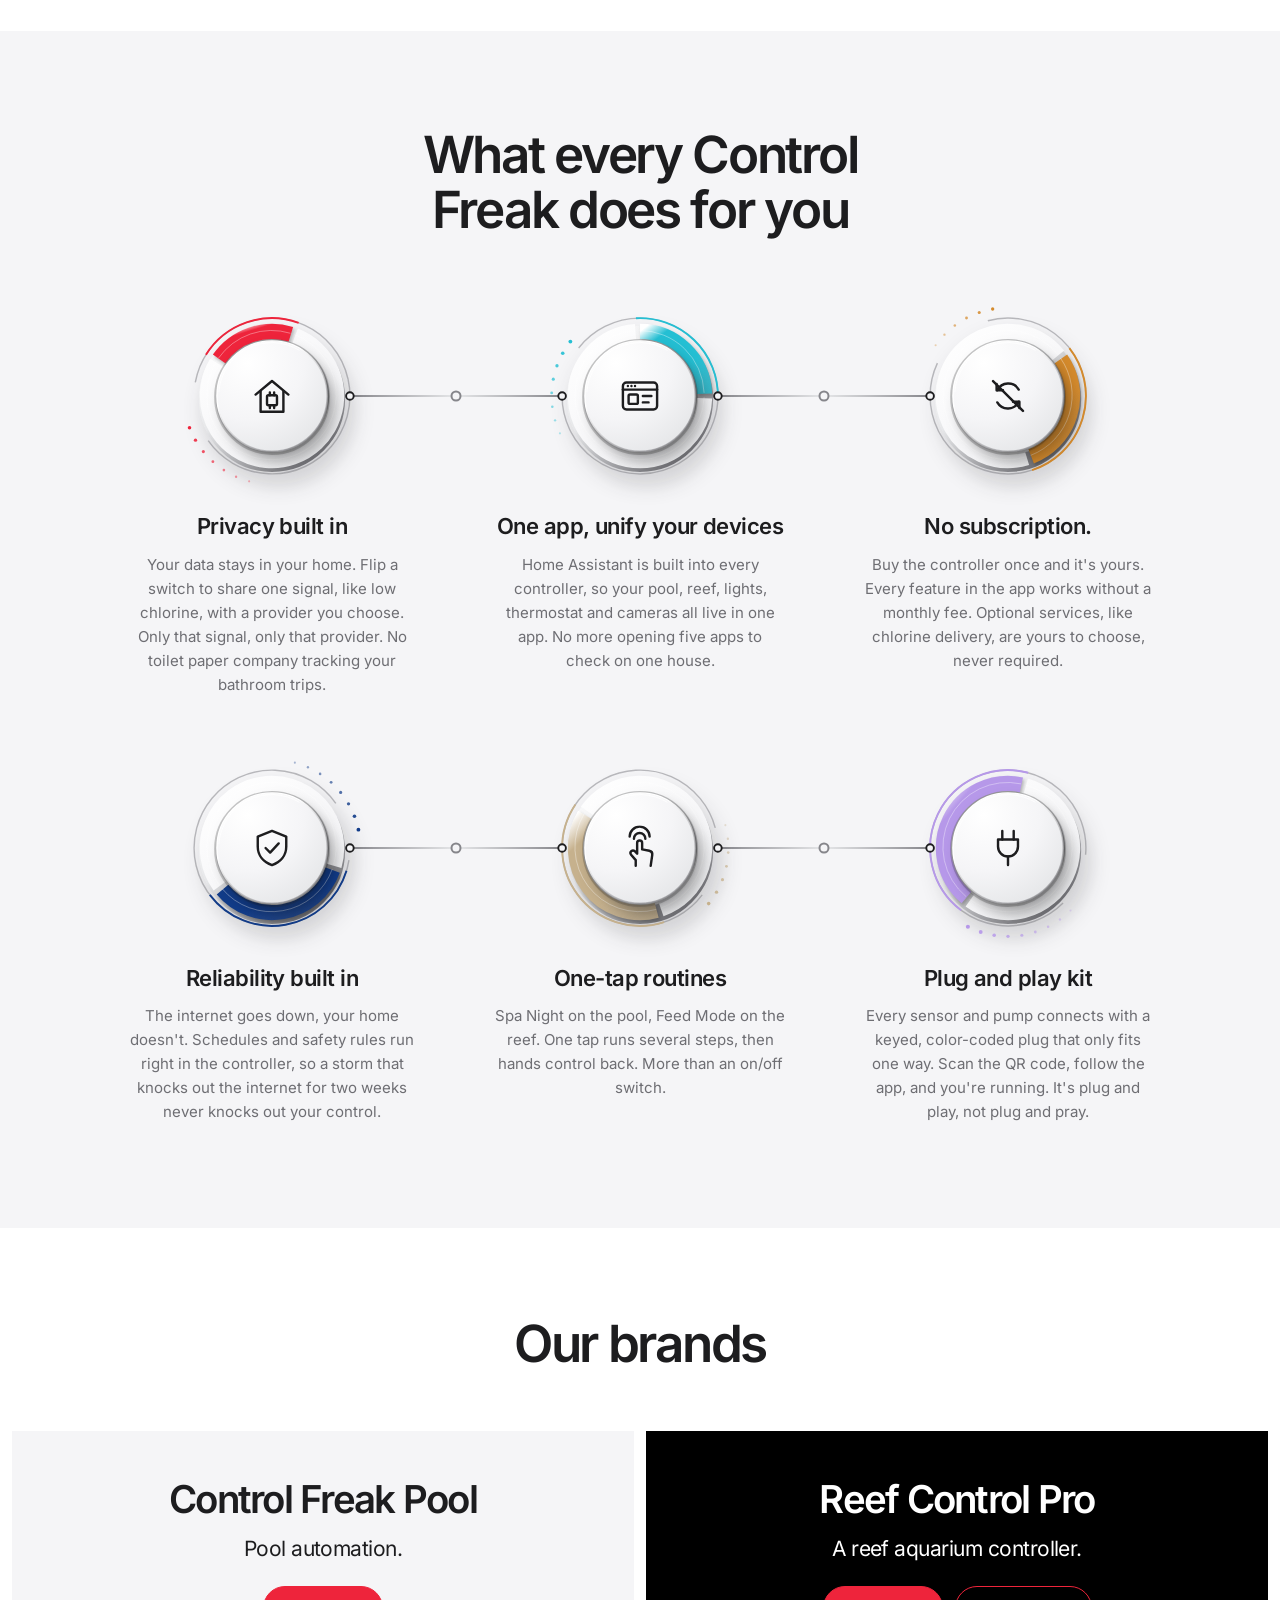
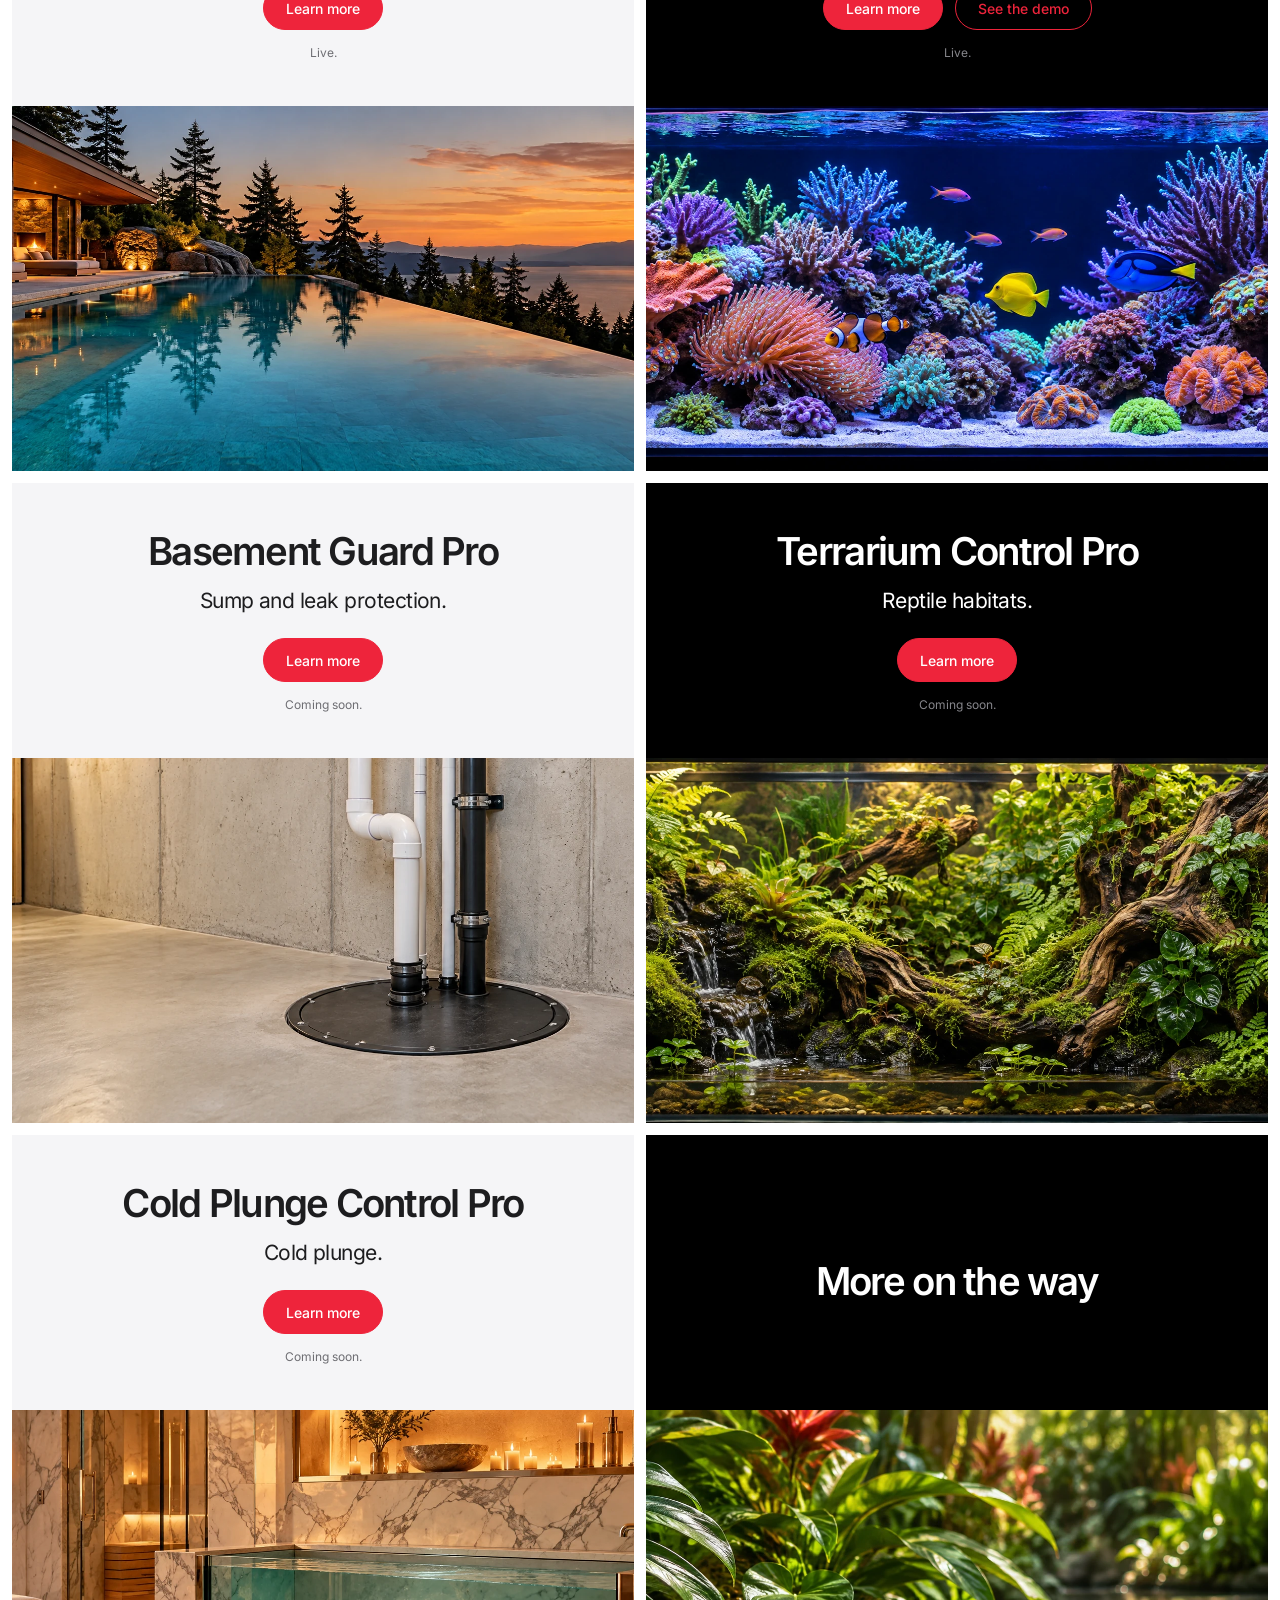
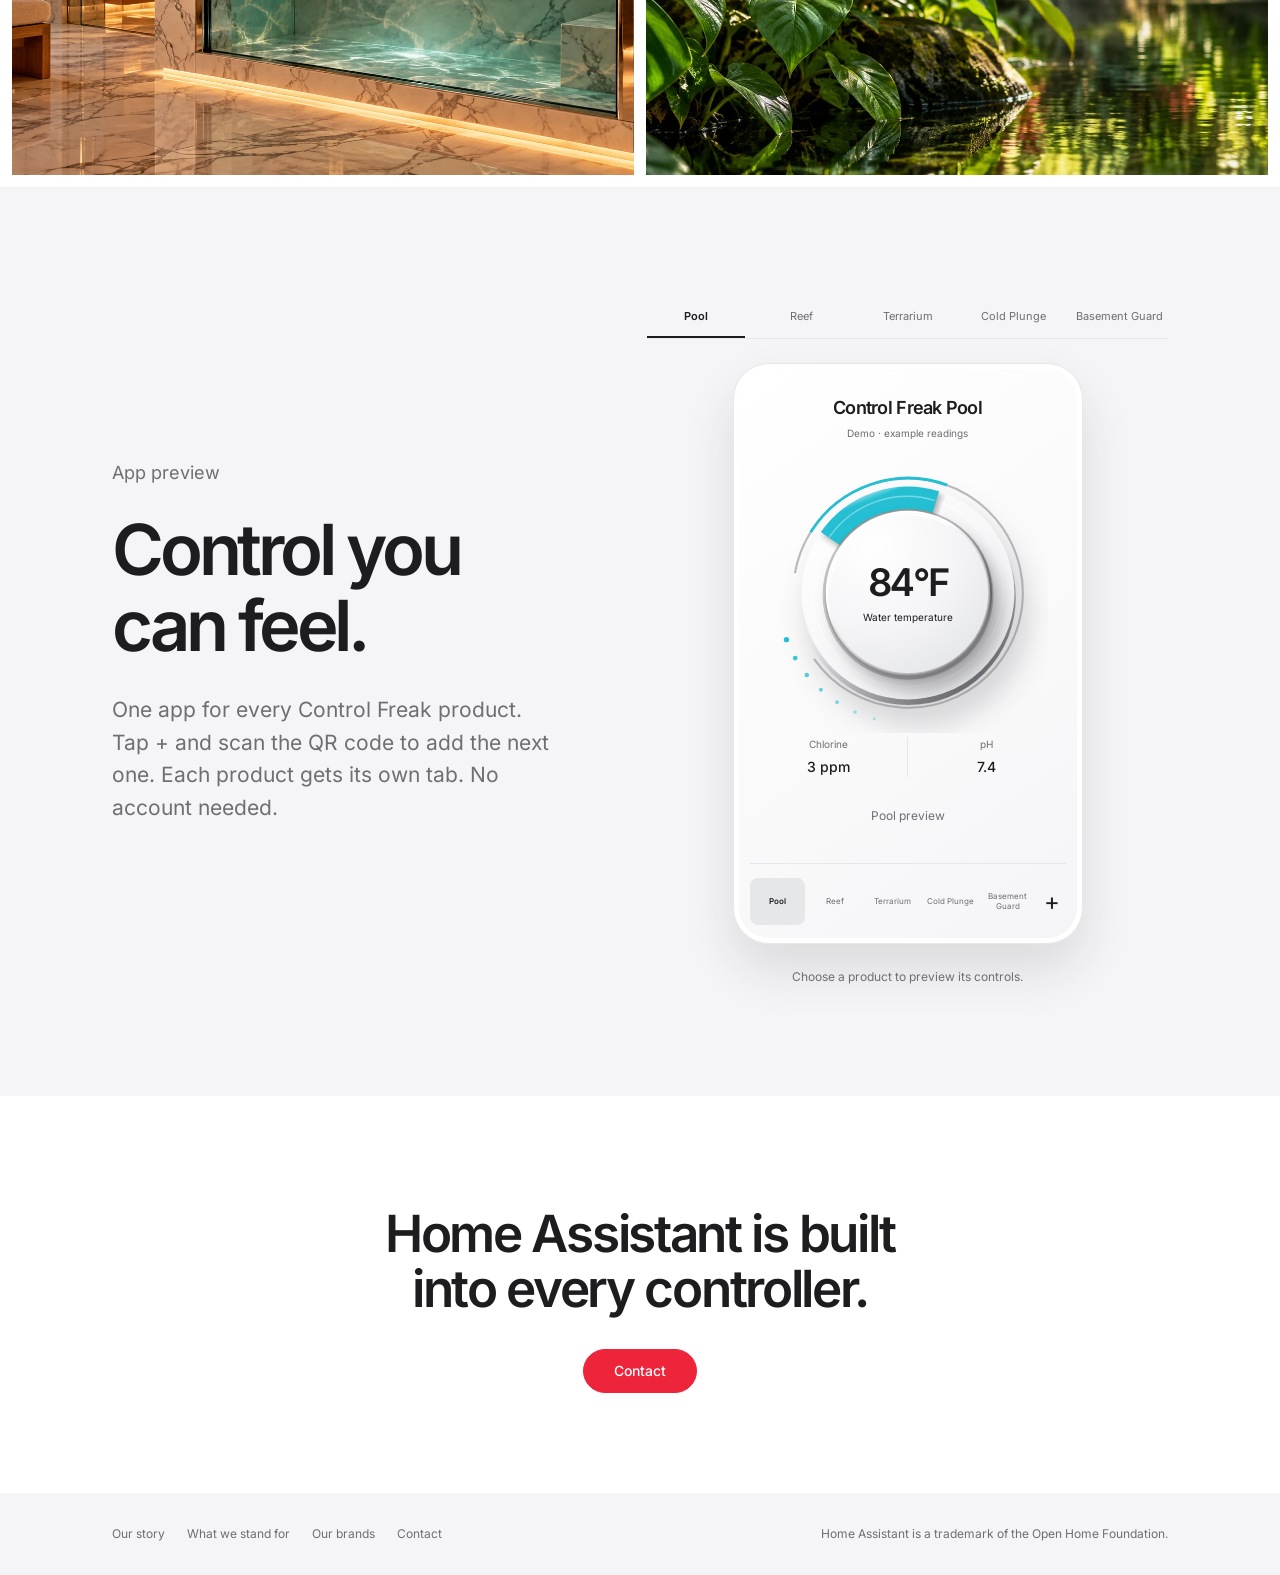
==== commit 72698e79: "Home: six product colors on the knobs, no black or gray Each knob in #stand takes one product color " ====
--- a/index.html
+++ b/index.html
@@ -110,8 +110,17 @@
   <section class="stand" id="stand" aria-labelledby="stand-h">
     <div class="wrap">
       <h2 id="stand-h" class="rule">What every Control Freak does for you</h2>
+      <svg class="sprite" aria-hidden="true" focusable="false"><defs>
+      <!-- One product color per knob: corporate red, Pool, Terrarium, Reef, Cold Plunge gold, Reef violet. -->
+        <linearGradient id="dial-red-seg" x2=".8" y2="1"><stop stop-color="#FFFFFF"/><stop offset=".2" stop-color="#EE243B"/><stop offset=".68" stop-color="#EE243B"/><stop offset="1" stop-color="#EE243B" stop-opacity=".82"/></linearGradient>
+        <linearGradient id="dial-pool-seg" x2=".8" y2="1"><stop stop-color="#FFFFFF"/><stop offset=".2" stop-color="#24BFD3"/><stop offset=".68" stop-color="#24BFD3"/><stop offset="1" stop-color="#24BFD3" stop-opacity=".82"/></linearGradient>
+        <linearGradient id="dial-terrarium-seg" x2=".8" y2="1"><stop stop-color="#FFFFFF"/><stop offset=".2" stop-color="#D48A2C"/><stop offset=".68" stop-color="#D48A2C"/><stop offset="1" stop-color="#D48A2C" stop-opacity=".82"/></linearGradient>
+        <linearGradient id="dial-reef-seg" x2=".8" y2="1"><stop stop-color="#FFFFFF"/><stop offset=".2" stop-color="#123C89"/><stop offset=".68" stop-color="#123C89"/><stop offset="1" stop-color="#123C89" stop-opacity=".82"/></linearGradient>
+        <linearGradient id="dial-plunge-seg" x2=".8" y2="1"><stop stop-color="#FFFFFF"/><stop offset=".2" stop-color="#C6B18D"/><stop offset=".68" stop-color="#C6B18D"/><stop offset="1" stop-color="#C6B18D" stop-opacity=".82"/></linearGradient>
+        <linearGradient id="dial-reefviolet-seg" x2=".8" y2="1"><stop stop-color="#FFFFFF"/><stop offset=".2" stop-color="#B698E9"/><stop offset=".68" stop-color="#B698E9"/><stop offset="1" stop-color="#B698E9" stop-opacity=".82"/></linearGradient>
+      </defs></svg>
       <ol class="rings">
-        <li><svg class="ring" viewBox="0 0 200 200" aria-hidden="true">
+        <li style="--dial-segment:url(#dial-red-seg);--dial-accent:#EE243B"><svg class="ring" viewBox="0 0 200 200" aria-hidden="true">
           <!-- Dial 1: independently phased band, outer opening and dot trail. -->
           <circle cx="100" cy="103" r="68" fill="none" stroke="url(#dial-bevel)" stroke-width="18" filter="url(#dial-lift)"/>
           <path d="M124.369 36.517 A68 68 0 1 1 41.713 64.977" fill="none" stroke="url(#dial-band-light)" stroke-width="16"/>
@@ -135,7 +144,7 @@
           <g class="dial-nodes" fill="#F5F5F7" stroke="#1D1D1F" stroke-width="2"><circle cx="18" cy="100" r="4"/><circle cx="182" cy="100" r="4"/></g>
           </svg>
           <h3>Privacy built in</h3><p>Your data stays in your home. Flip a switch to share one signal, like low chlorine, with a provider you choose. Only that signal, only that provider. No toilet paper company tracking your bathroom trips.</p></li>
-        <li><svg class="ring" viewBox="0 0 200 200" aria-hidden="true">
+        <li style="--dial-segment:url(#dial-pool-seg);--dial-accent:#24BFD3"><svg class="ring" viewBox="0 0 200 200" aria-hidden="true">
           <!-- Dial 2: independently phased band, outer opening and dot trail. -->
           <circle cx="100" cy="103" r="68" fill="none" stroke="url(#dial-bevel)" stroke-width="18" filter="url(#dial-lift)"/>
           <path d="M167.959 102.373 A68 68 0 1 1 95.257 32.166" fill="none" stroke="url(#dial-band-light)" stroke-width="16"/>
@@ -160,7 +169,7 @@
           <g class="dial-nodes" fill="#F5F5F7" stroke="#1D1D1F" stroke-width="2"><circle cx="18" cy="100" r="4"/><circle cx="182" cy="100" r="4"/></g>
           </svg>
           <h3>One app, unify your devices</h3><p>Home Assistant is built into every controller, so your pool, reef, lights, thermostat and cameras all live in one app. No more opening five apps to check on one house.</p></li>
-        <li><svg class="ring" viewBox="0 0 200 200" aria-hidden="true">
+        <li style="--dial-segment:url(#dial-terrarium-seg);--dial-accent:#D48A2C"><svg class="ring" viewBox="0 0 200 200" aria-hidden="true">
           <!-- Dial 3: independently phased band, outer opening and dot trail. -->
           <circle cx="100" cy="103" r="68" fill="none" stroke="url(#dial-bevel)" stroke-width="18" filter="url(#dial-lift)"/>
           <path d="M119.881 165.029 A68 68 0 1 1 152.846 57.206" fill="none" stroke="url(#dial-band-light)" stroke-width="16"/>
@@ -183,7 +192,7 @@
           <g class="dial-nodes" fill="#F5F5F7" stroke="#1D1D1F" stroke-width="2"><circle cx="18" cy="100" r="4"/><circle cx="182" cy="100" r="4"/></g>
           </svg>
           <h3>No subscription.</h3><p>Buy the controller once and it's yours. Every feature in the app works without a monthly fee. Optional services, like chlorine delivery, are yours to choose, never required.</p></li>
-        <li><svg class="ring" viewBox="0 0 200 200" aria-hidden="true">
+        <li style="--dial-segment:url(#dial-reef-seg);--dial-accent:#123C89"><svg class="ring" viewBox="0 0 200 200" aria-hidden="true">
           <!-- Dial 4: independently phased band, outer opening and dot trail. -->
           <circle cx="100" cy="103" r="68" fill="none" stroke="url(#dial-bevel)" stroke-width="18" filter="url(#dial-lift)"/>
           <path d="M44.987 139.969 A68 68 0 1 1 165.366 118.743" fill="none" stroke="url(#dial-band-light)" stroke-width="16"/>
@@ -208,7 +217,7 @@
           <g class="dial-nodes" fill="#F5F5F7" stroke="#1D1D1F" stroke-width="2"><circle cx="18" cy="100" r="4"/><circle cx="182" cy="100" r="4"/></g>
           </svg>
           <h3>Reliability built in</h3><p>The internet goes down, your home doesn't. Schedules and safety rules run right in the controller, so a storm that knocks out the internet for two weeks never knocks out your control.</p></li>
-        <li><svg class="ring" viewBox="0 0 200 200" aria-hidden="true">
+        <li style="--dial-segment:url(#dial-plunge-seg);--dial-accent:#C6B18D"><svg class="ring" viewBox="0 0 200 200" aria-hidden="true">
           <!-- Dial 5: independently phased band, outer opening and dot trail. -->
           <circle cx="100" cy="103" r="68" fill="none" stroke="url(#dial-bevel)" stroke-width="18" filter="url(#dial-lift)"/>
           <path d="M44.298 60.997 A68 68 0 1 1 122.139 164.295" fill="none" stroke="url(#dial-band-light)" stroke-width="16"/>
@@ -232,7 +241,7 @@
           <g class="dial-nodes" fill="#F5F5F7" stroke="#1D1D1F" stroke-width="2"><circle cx="18" cy="100" r="4"/><circle cx="182" cy="100" r="4"/></g>
           </svg>
           <h3>One-tap routines</h3><p>Spa Night on the pool, Feed Mode on the reef. One tap runs several steps, then hands control back. More than an on/off switch.</p></li>
-        <li><svg class="ring" viewBox="0 0 200 200" aria-hidden="true">
+        <li style="--dial-segment:url(#dial-reefviolet-seg);--dial-accent:#B698E9"><svg class="ring" viewBox="0 0 200 200" aria-hidden="true">
           <!-- Dial 6: independently phased band, outer opening and dot trail. -->
           <circle cx="100" cy="103" r="68" fill="none" stroke="url(#dial-bevel)" stroke-width="18" filter="url(#dial-lift)"/>
           <path d="M118.743 34.634 A68 68 0 1 1 60.031 155.013" fill="none" stroke="url(#dial-band-light)" stroke-width="16"/>
--- a/assets/home/home.css
+++ b/assets/home/home.css
@@ -39,9 +39,7 @@
 .stand .rule{max-width:800px;margin-inline:auto}
 .rings{list-style:none;margin:64px 0 0;padding:0;display:grid;grid-template-columns:repeat(3,minmax(0,1fr));gap:56px 48px}
 .rings li{min-width:0;position:relative;--dial-size:190px;--dial-gap:48px}
-/* Three-column checkerboard also applies to the tablet layout. */
-.rings li:nth-child(odd){--dial-segment:url(#dial-red);--dial-accent:#EE243B}
-.rings li:nth-child(even){--dial-segment:url(#dial-graphite);--dial-accent:#86868B}
+/* Each knob sets its own product color inline in index.html (#stand). */
 /* Connections end exactly at the dial's outer node centers. */
 .rings li:not(:nth-child(3n))::before{content:'';position:absolute;top:calc(var(--dial-size)/2);left:calc(50% + var(--dial-size)*.41);width:calc(100% + var(--dial-gap) - var(--dial-size)*.82);height:2px;transform:translateY(-50%);background:linear-gradient(to right,#86868B,#E6E7E9,#86868B)}
 .rings li:not(:nth-child(3n))::after{content:'';position:absolute;top:calc(var(--dial-size)/2);left:calc(100% + var(--dial-gap)/2);width:11px;height:11px;border:2px solid #86868B;border-radius:50%;background:var(--light);transform:translate(-50%,-50%)}
@@ -90,9 +88,6 @@
 .hero{height:660px;min-height:0}.hero-copy{padding-top:48px}.hero h1{font-size:44px}.hero p{font-size:17px;margin-top:18px}.hero picture img{object-position:58% bottom}
 .story{padding-block:68px}.story p{font-size:17px;line-height:1.65}.story .kicker{font-size:25px;margin-top:24px}.story-grid>div{margin-top:26px}
 .stand{padding-block:64px}.stand .rule{font-size:34px}
-/* Two-column checkerboard: red 1, 4, 5; graphite 2, 3, 6. */
-.rings li:nth-child(n){--dial-segment:url(#dial-graphite);--dial-accent:#86868B}
-.rings li:nth-child(4n+1),.rings li:nth-child(4n){--dial-segment:url(#dial-red);--dial-accent:#EE243B}
 .rings{grid-template-columns:repeat(2,minmax(0,1fr));margin-top:40px;gap:36px 20px}.rings li{--dial-size:144px}.ring{margin-bottom:18px}.rings li::before,.rings li::after,.dial-nodes{display:none}.rings h3{font-size:18px}.rings p{font-size:13px;line-height:1.55;margin-top:10px}
 .brands{padding-top:64px}.brands .rule{margin-bottom:30px}
 .tiles{grid-template-columns:minmax(0,1fr);padding:8px;gap:8px}.tile{min-height:520px}.tile .body{padding:38px 20px 26px;min-height:270px}.tile h3{font-size:34px}.tile p{font-size:19px}.tile .art{aspect-ratio:1.45}.actions{gap:10px;margin-top:20px}.btn{font-size:13px;padding-inline:20px}.tile .status{font-size:12px}
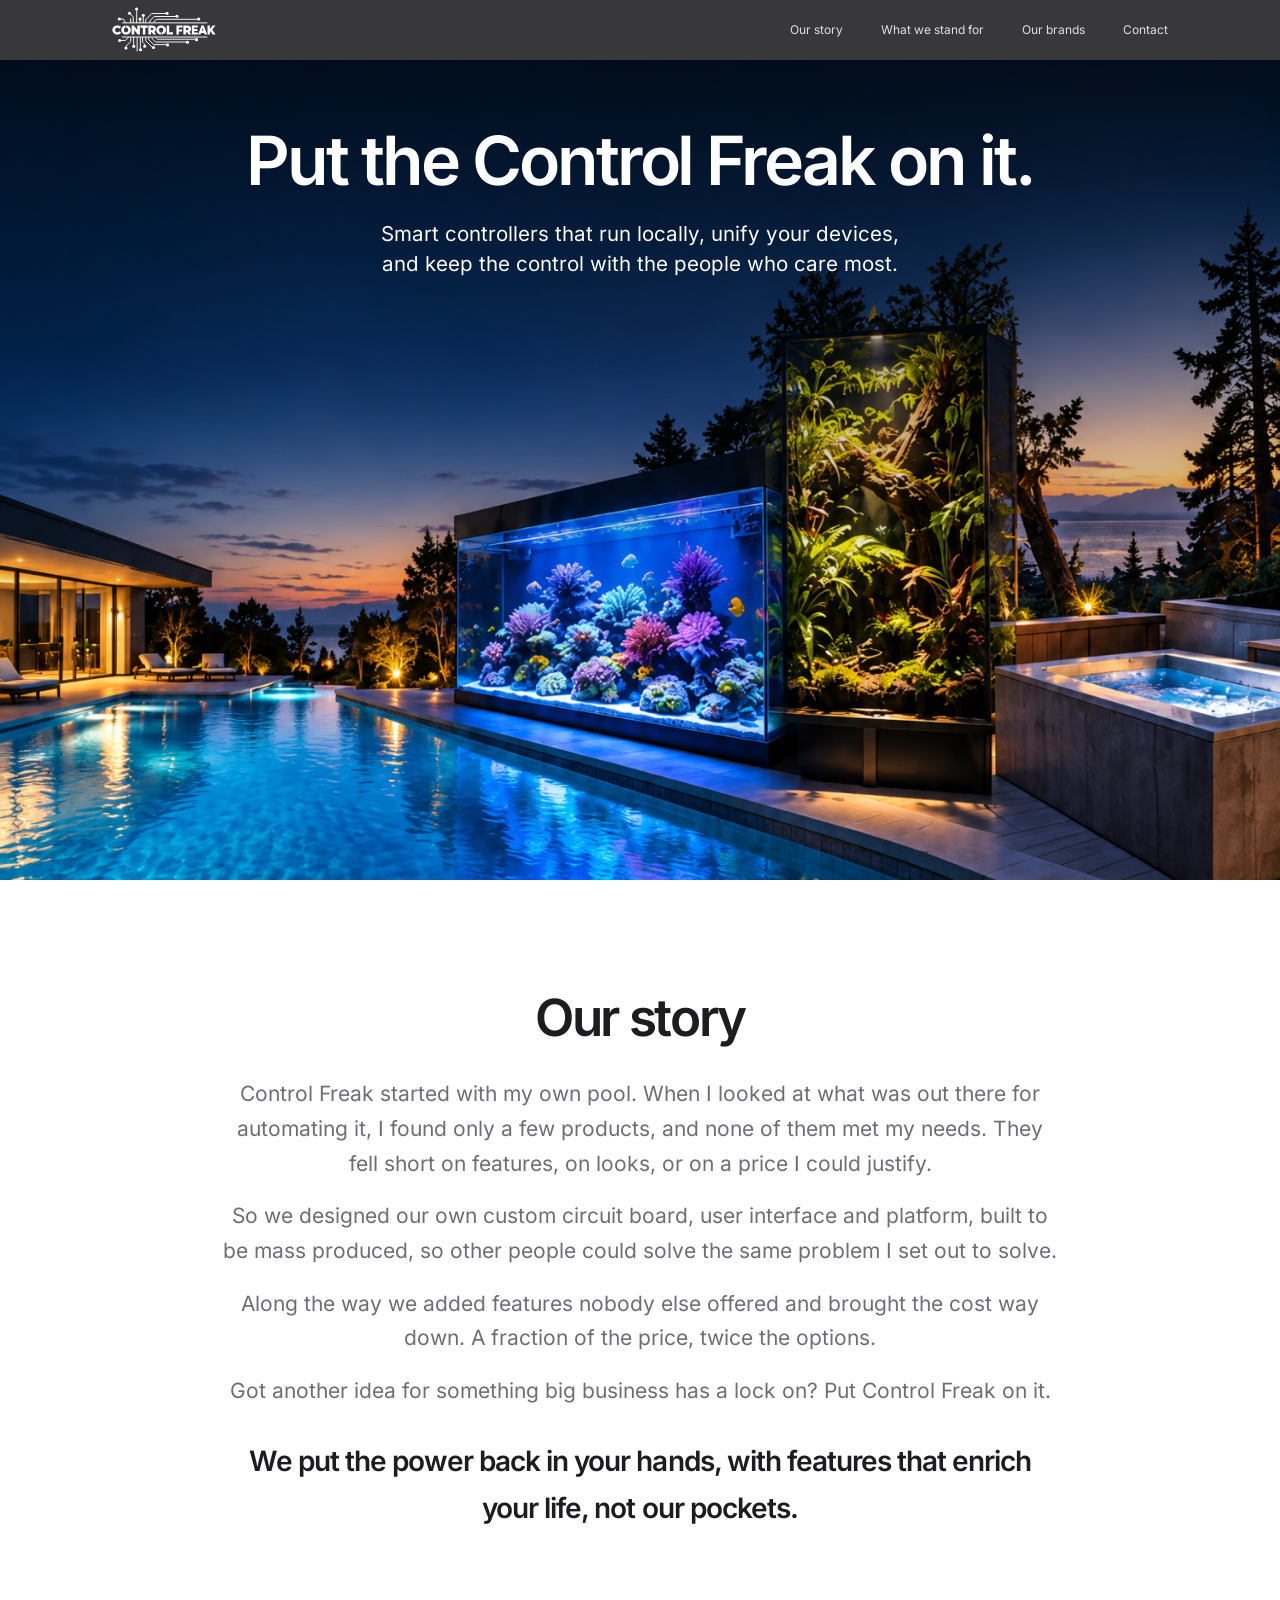
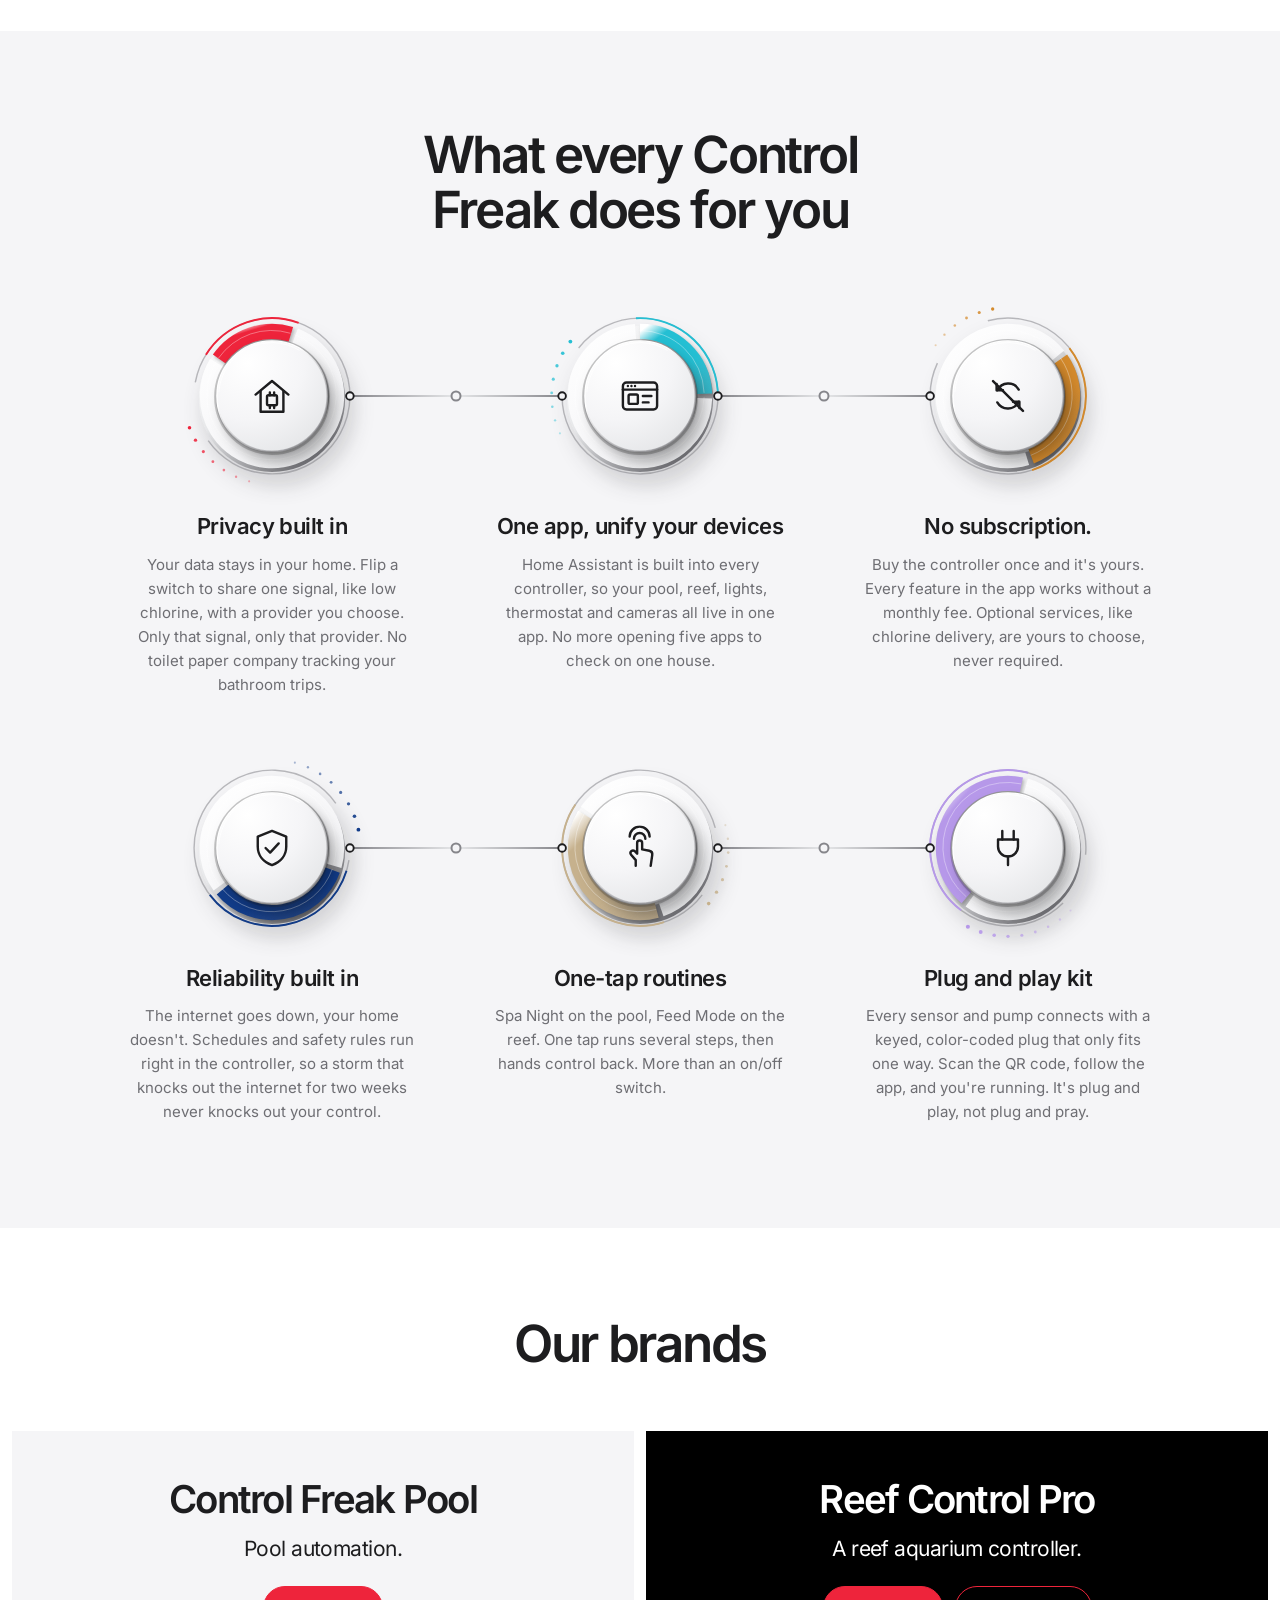
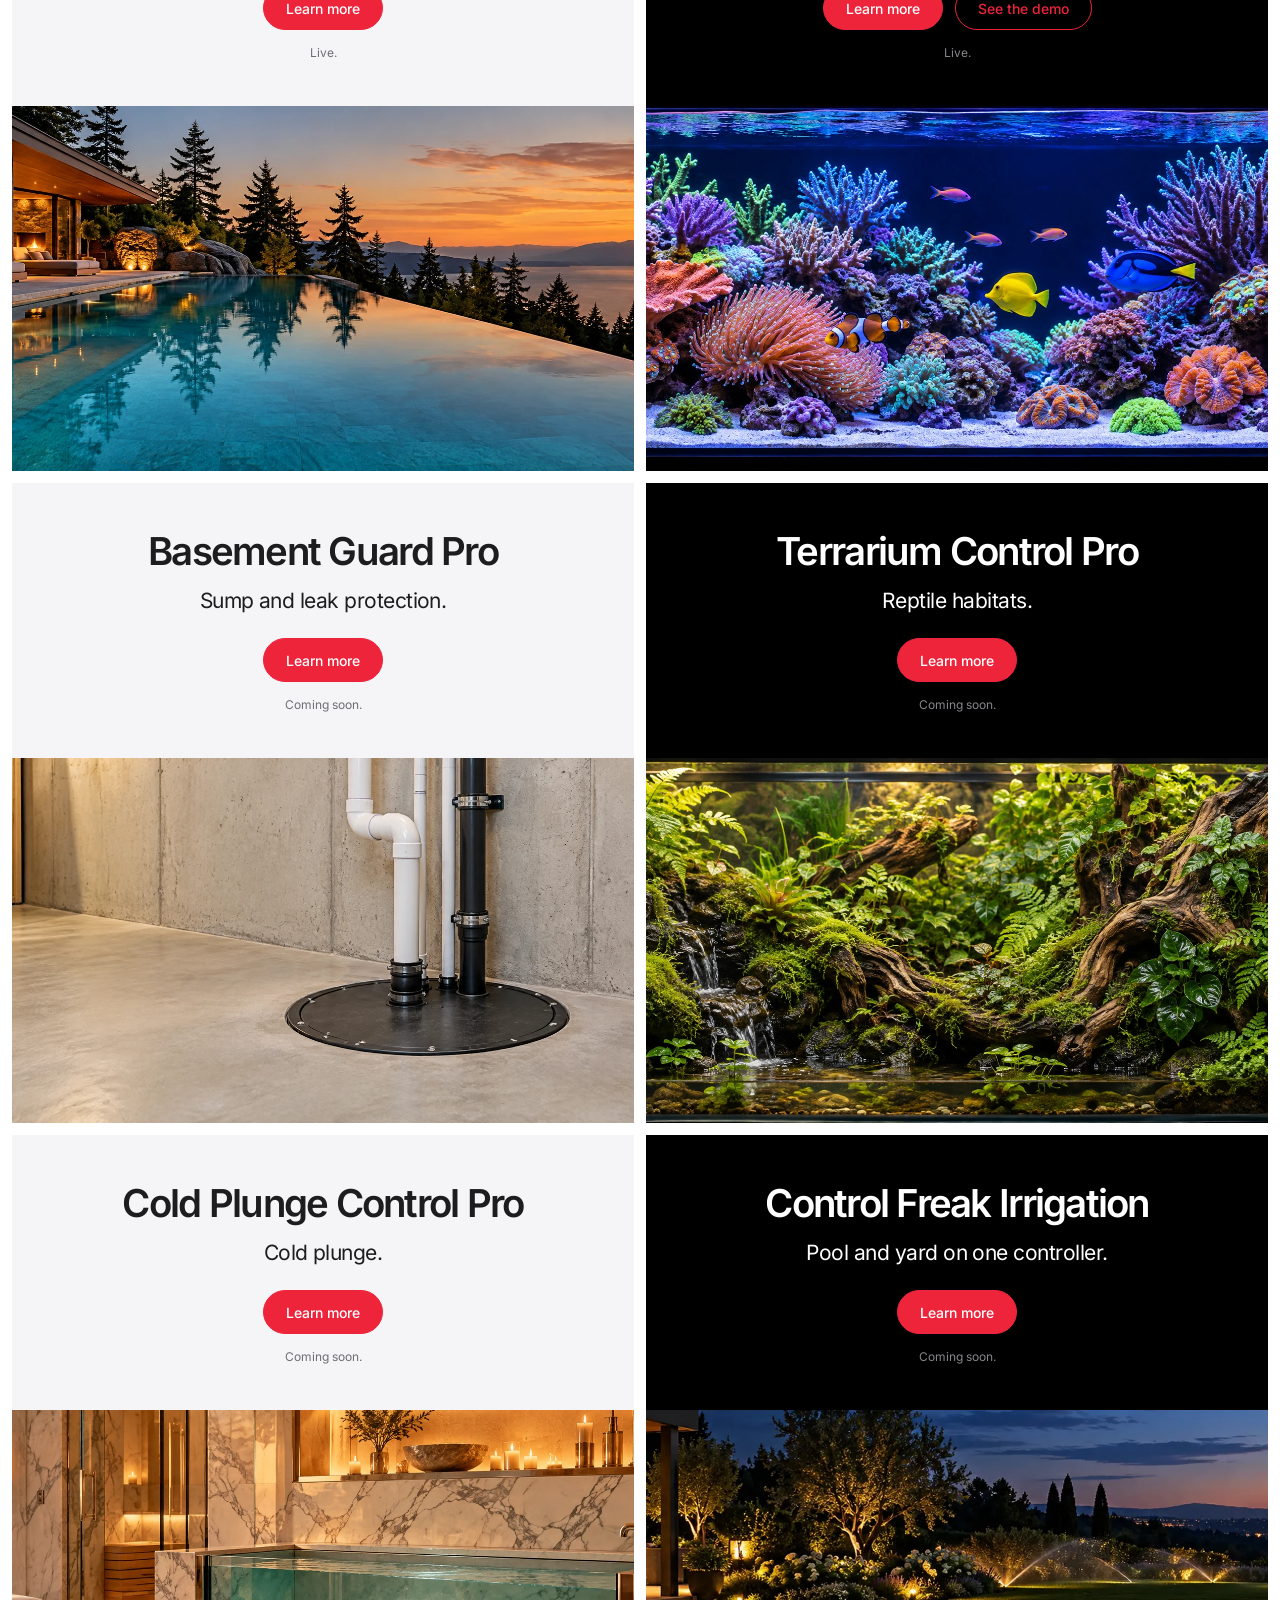
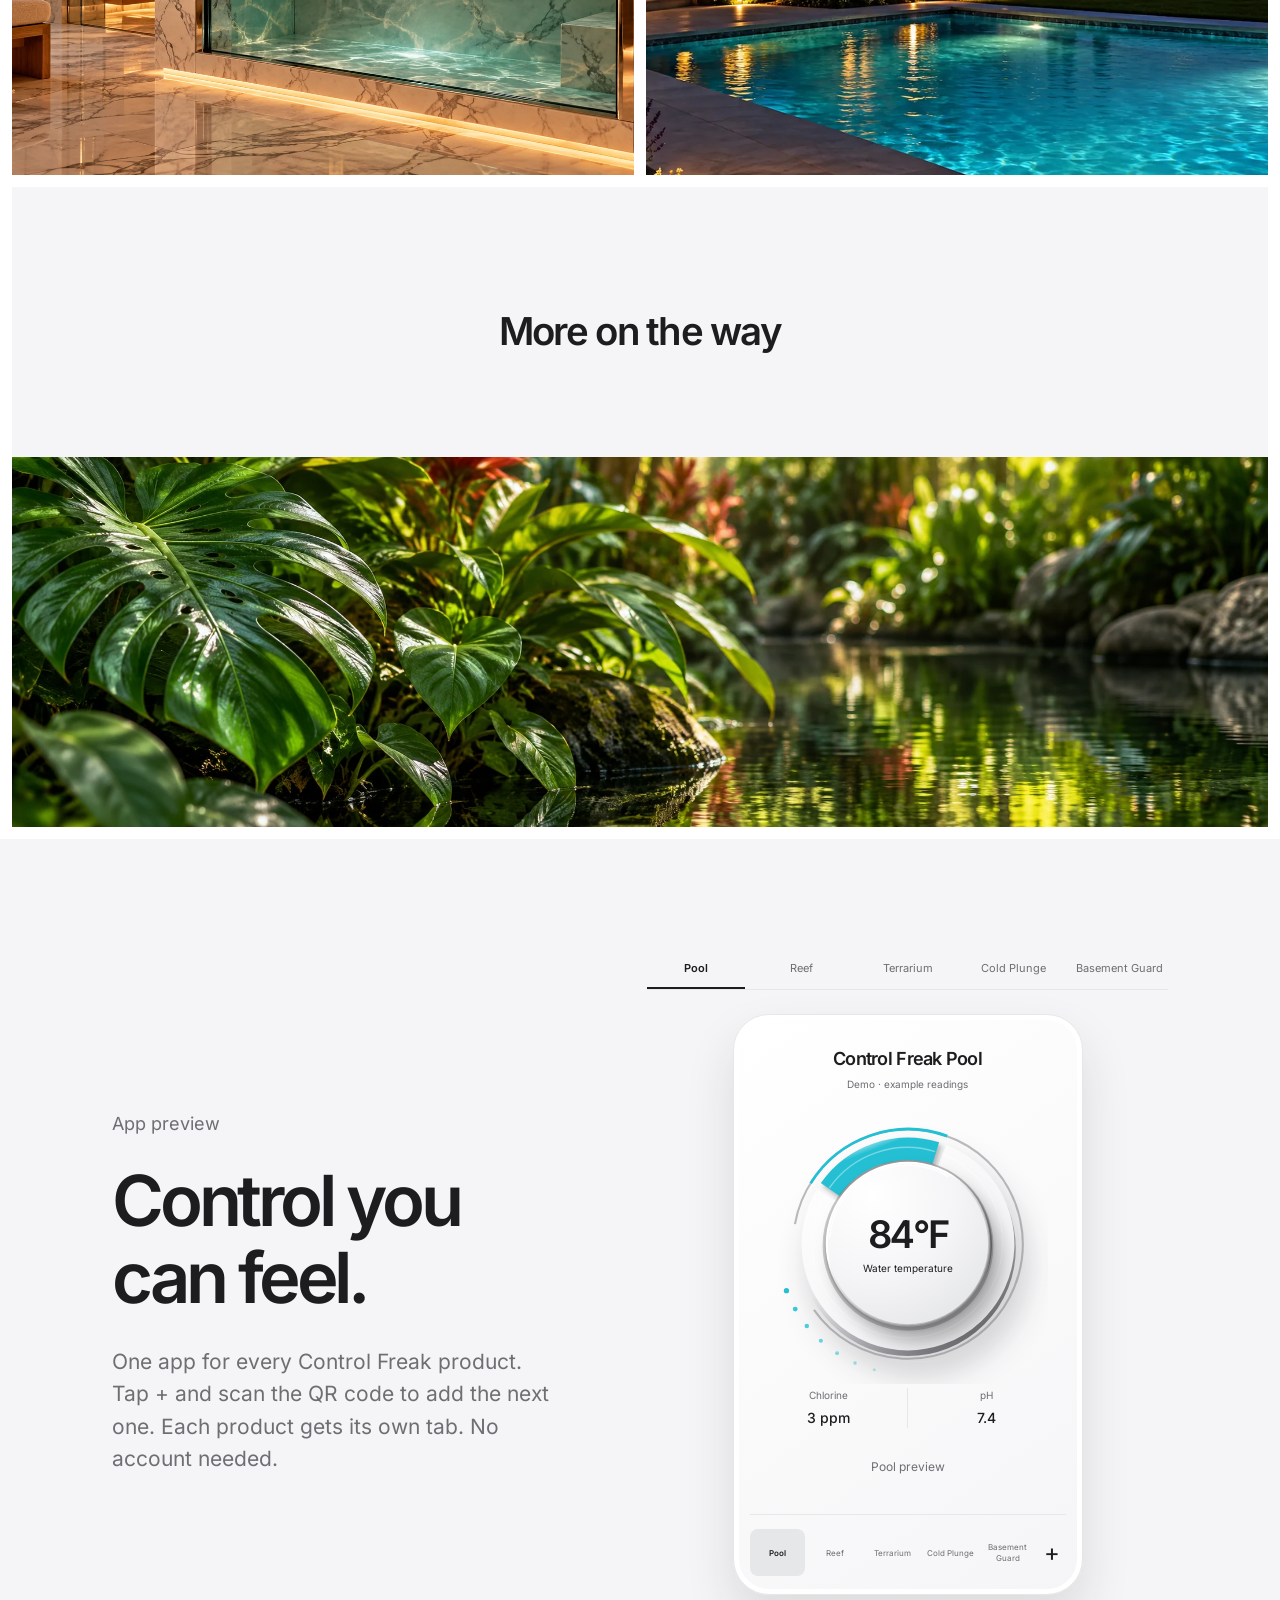
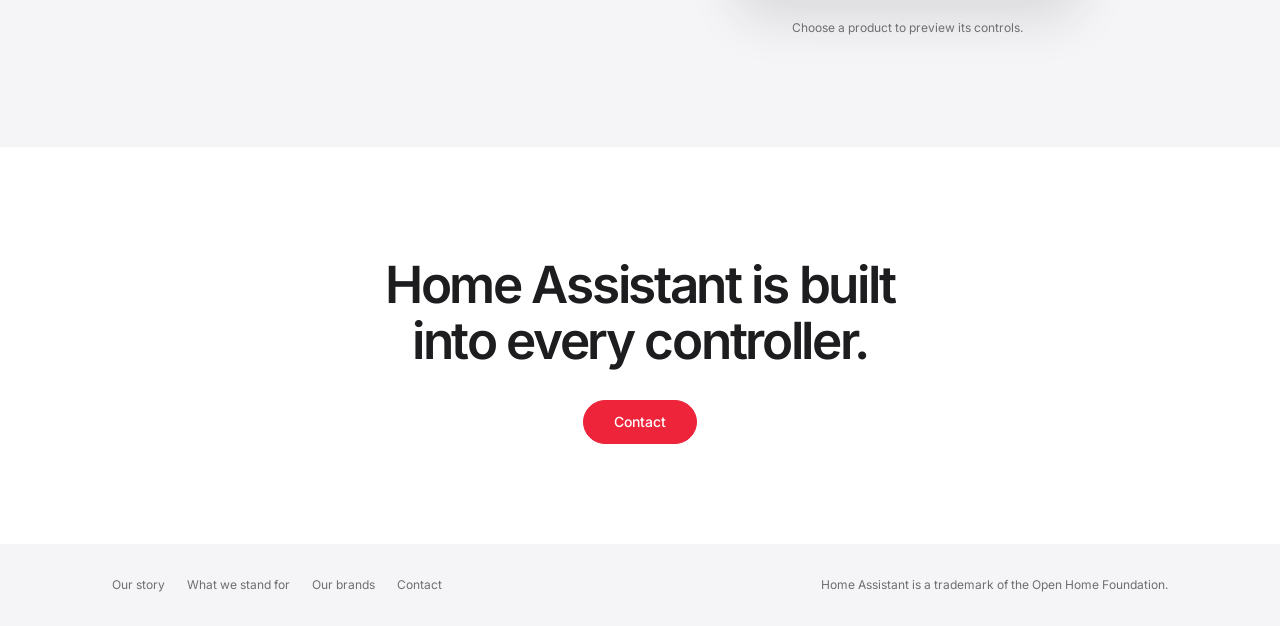
==== commit cefbdea6: "Home: list Control Freak Irrigation Brand tile with a dusk pool and sprinkler banner cropped from th" ====
--- a/index.html
+++ b/index.html
@@ -309,6 +309,13 @@
             <p class="status">Coming soon.</p>
           </div>
           <div class="art"><img src="assets/home/r4-plunge.webp" alt="A cold plunge in a warm marble spa room with polished metal fixtures." width="2048" height="683" loading="lazy" decoding="async"></div>
+        </li>
+        <li class="tile t-irrigation">
+          <div class="body"><h3>Control Freak Irrigation</h3><p>Pool and yard on one controller.</p>
+            <div class="actions"><a class="btn" href="/irrigation/" aria-label="Learn more about Control Freak Irrigation">Learn more</a></div>
+            <p class="status">Coming soon.</p>
+          </div>
+          <div class="art"><img src="assets/home/r4-irrigation.webp" alt="A lit pool at dusk with sprinklers watering the lawn beyond." width="2172" height="724" loading="lazy" decoding="async"></div>
         </li>
         <li class="tile t-more">
           <div class="body"><h3>More on the way</h3></div>
--- a/assets/home/home.css
+++ b/assets/home/home.css
@@ -130,3 +130,6 @@
 #app .app-caption{font-size:12px;text-align:center;color:var(--muted);margin-top:24px}
 @media(max-width:800px){#app .app-layout{gap:32px;grid-template-columns:1fr 1fr}}
 @media(max-width:600px){#app{padding-block:64px}#app .app-layout{grid-template-columns:1fr;gap:32px;padding-inline:24px}#app .app-copy>p:last-child{font-size:18px;margin-top:22px}#app .app-eyebrow{margin-bottom:18px}#app .app-selector button{font-size:10px}#app .app-phone{padding-inline:12px}}
+
+.t-more{grid-column:1/-1;min-height:0}
+@media(min-width:735px){.t-more .art{aspect-ratio:3.4}}
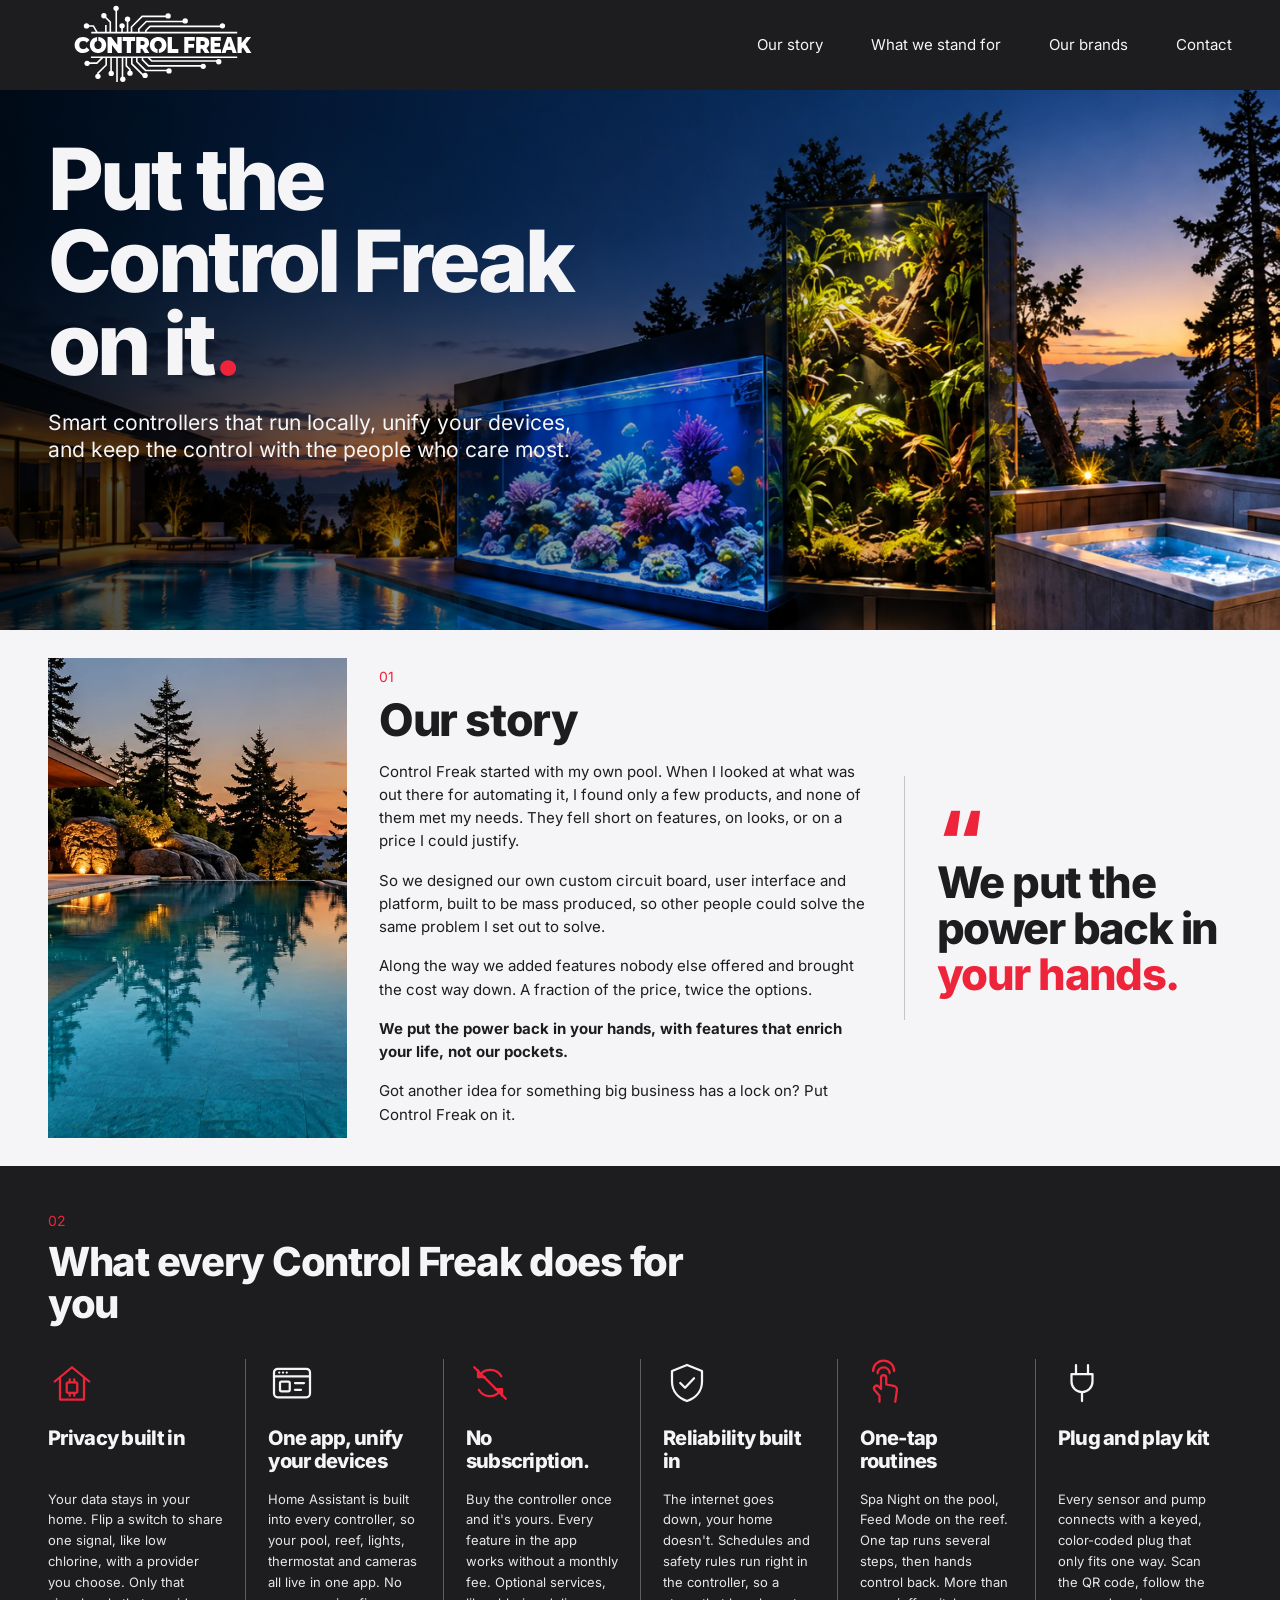
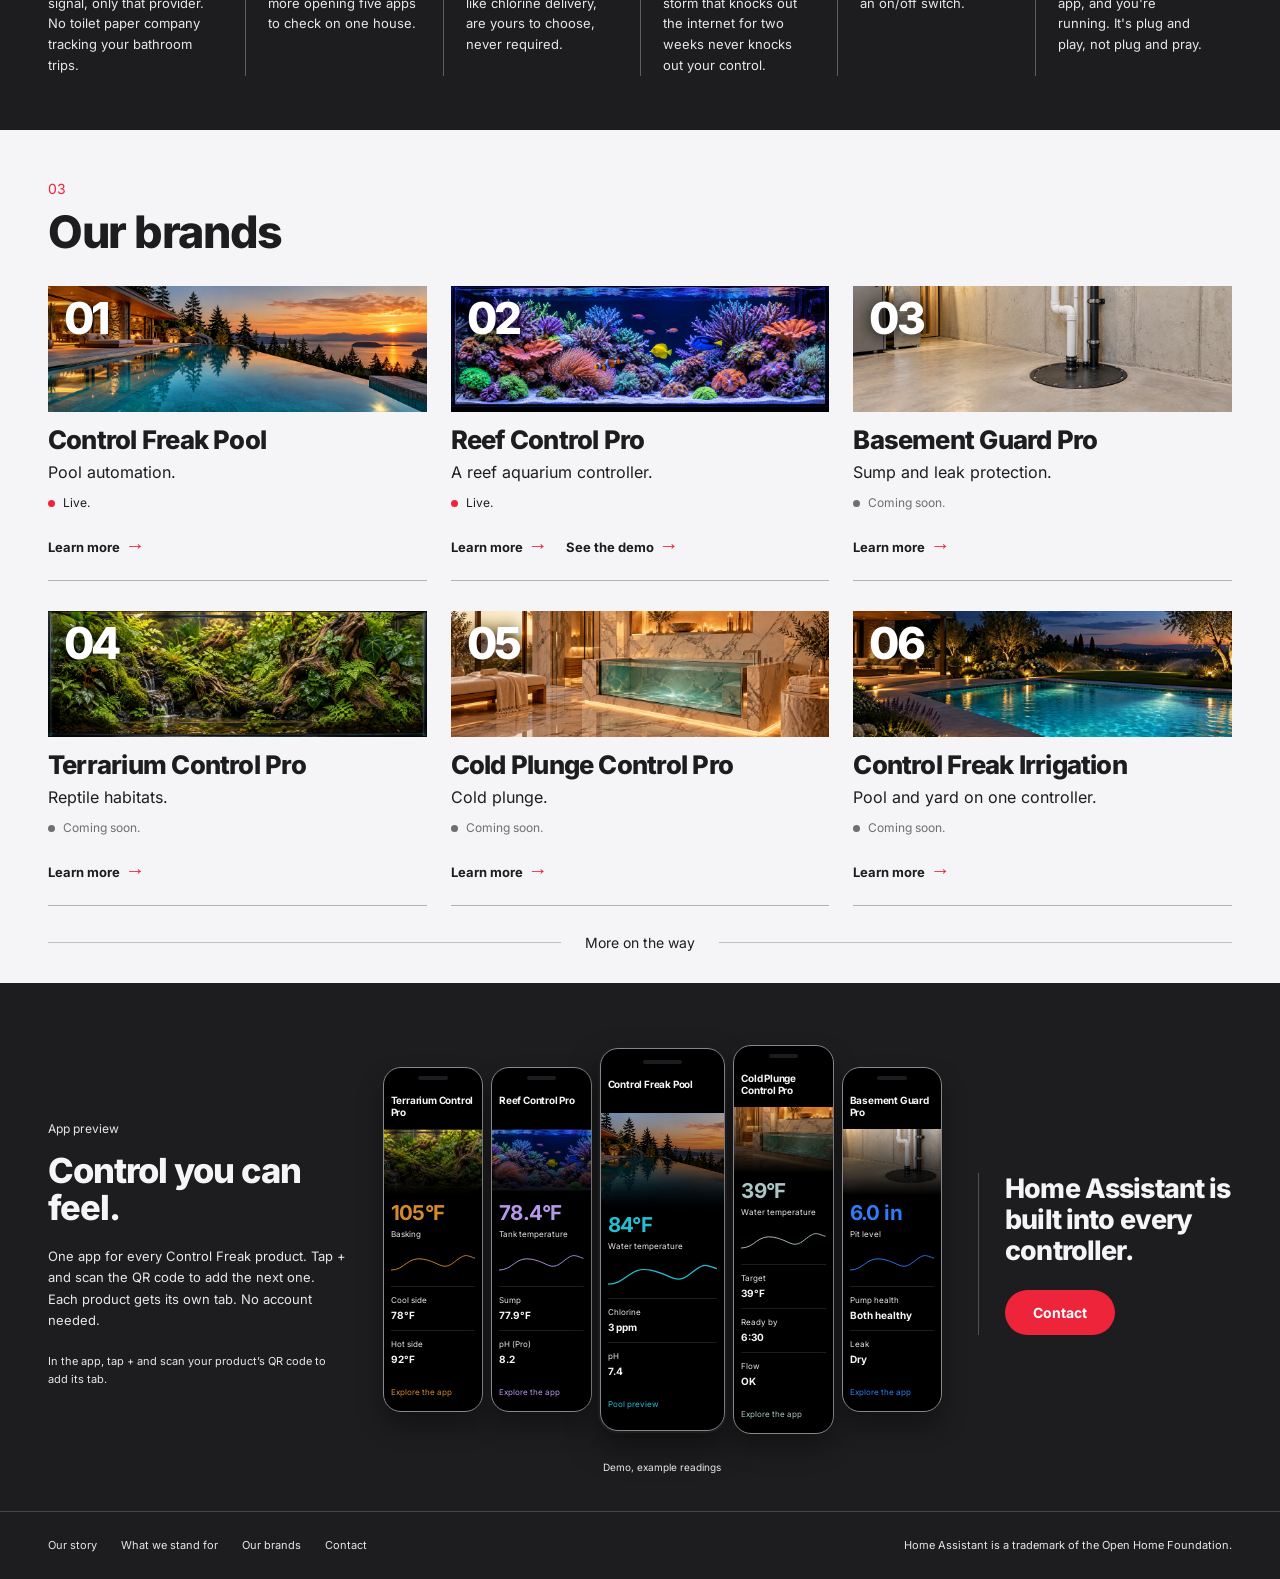
==== commit cadf4fb7: "Home: editorial redesign with numbered brands and app bar Co-Authored-By: Claude Opus 5.5 <noreply@a" ====
--- a/index.html
+++ b/index.html
@@ -16,61 +16,7 @@
 <body>
 <a class="skip" href="#main">Skip to content</a>
 
-<!-- Shared line icons and dimensional dial materials. -->
-<svg class="sprite" aria-hidden="true" focusable="false">
-  <defs>
-    <!-- Shared materials use a fixed light source above and left of every dial. -->
-    <linearGradient id="dial-band" gradientUnits="userSpaceOnUse" x1="40" y1="30" x2="155" y2="175">
-      <stop stop-color="#FFFFFF"/><stop offset=".24" stop-color="#E6E7E9"/><stop offset=".65" stop-color="#86868B"/><stop offset="1" stop-color="#6E6E73"/>
-    </linearGradient>
-    <!-- Contrasting seats keep the neutral segments distinct at normal size. -->
-    <linearGradient id="dial-band-dark" gradientUnits="userSpaceOnUse" x1="40" y1="30" x2="155" y2="175">
-      <stop stop-color="#86868B"/><stop offset=".45" stop-color="#6E6E73"/><stop offset="1" stop-color="#1D1D1F"/>
-    </linearGradient>
-    <linearGradient id="dial-band-light" gradientUnits="userSpaceOnUse" x1="40" y1="30" x2="155" y2="175">
-      <stop stop-color="#FFFFFF"/><stop offset=".65" stop-color="#F5F5F7"/><stop offset="1" stop-color="#E6E7E9"/>
-    </linearGradient>
-    <linearGradient id="dial-bevel" x2=".8" y2="1">
-      <stop stop-color="#FFFFFF"/><stop offset=".45" stop-color="#E6E7E9"/><stop offset="1" stop-color="#6E6E73"/>
-    </linearGradient>
-    <radialGradient id="dial-face" cx=".28" cy=".2" r=".88">
-      <stop stop-color="#FFFFFF"/><stop offset=".58" stop-color="#F5F5F7"/><stop offset="1" stop-color="#E6E7E9"/>
-    </radialGradient>
-    <linearGradient id="dial-rim" x2=".7" y2="1">
-      <stop stop-color="#FFFFFF"/><stop offset=".4" stop-color="#FFFFFF"/><stop offset="1" stop-color="#86868B" stop-opacity=".55"/>
-    </linearGradient>
-    <linearGradient id="dial-red" x2=".8" y2="1">
-      <stop stop-color="#FFFFFF"/><stop offset=".2" stop-color="#EE243B"/><stop offset=".68" stop-color="#EE243B"/><stop offset="1" stop-color="#1D1D1F"/>
-    </linearGradient>
-    <linearGradient id="dial-graphite" x2=".8" y2="1">
-      <stop stop-color="#E6E7E9"/><stop offset=".35" stop-color="#86868B"/><stop offset="1" stop-color="#6E6E73"/>
-    </linearGradient>
-    <linearGradient id="dial-silver" x2=".8" y2="1">
-      <stop stop-color="#FFFFFF"/><stop offset=".45" stop-color="#E6E7E9"/><stop offset="1" stop-color="#86868B"/>
-    </linearGradient>
-    <linearGradient id="dial-gray" x2=".8" y2="1">
-      <stop stop-color="#E6E7E9"/><stop offset=".4" stop-color="#86868B"/><stop offset="1" stop-color="#1D1D1F"/>
-    </linearGradient>
-    <filter id="dial-shadow" x="-45%" y="-45%" width="200%" height="210%" color-interpolation-filters="sRGB">
-      <feDropShadow dx="7" dy="10" stdDeviation="7" flood-color="#000000" flood-opacity=".28"/>
-      <feDropShadow dx="2" dy="3" stdDeviation="1.4" flood-color="#1D1D1F" flood-opacity=".18"/>
-    </filter>
-    <filter id="dial-lift" x="-50%" y="-50%" width="210%" height="220%" color-interpolation-filters="sRGB">
-      <feDropShadow dx="7" dy="12" stdDeviation="11" flood-color="#1D1D1F" flood-opacity=".22"/>
-    </filter>
-    <filter id="dial-segment-shadow" x="-50%" y="-50%" width="200%" height="200%" color-interpolation-filters="sRGB">
-      <feDropShadow dx="1.5" dy="2.5" stdDeviation="1.5" flood-color="#000000" flood-opacity=".25"/>
-    </filter>
-    <symbol id="i-local" viewBox="0 0 32 32"><path d="M4.5 15 16 5.5 27.5 15"/><path d="M8 12.5V27h16V12.5"/><rect x="12.5" y="15.5" width="7" height="7" rx="1"/><path d="M14.5 13.5v2M17.5 13.5v2M14.5 22.5v2M17.5 22.5v2"/></symbol>
-    <symbol id="i-app" viewBox="0 0 32 32"><rect x="4" y="6.5" width="24" height="19" rx="2.5"/><path d="M4 11.5h24"/><path d="M7.5 9h.01M10 9h.01M12.5 9h.01"/><rect x="8" y="15" width="6.5" height="6.5" rx="1"/><path d="M18 16h6M18 20.5h4"/></symbol>
-    <symbol id="i-nosub" viewBox="0 0 32 32"><path d="M23.5 11.5a8.5 8.5 0 0 0-15 .5"/><path d="M8 7.5V12h4.5"/><path d="M8.5 20.5a8.5 8.5 0 0 0 15-.5"/><path d="M24 24.5V20h-4.5"/><path d="M5.5 5.5l21 21"/></symbol>
-    <symbol id="i-shield" viewBox="0 0 32 32"><path d="M16 4l10 4v7c0 6.5-4.2 11-10 13C10.2 26 6 21.5 6 15V8z"/><path d="M11.5 16l3.2 3.2 6-6.4"/></symbol>
-    <symbol id="i-tap" viewBox="0 0 32 32"><path d="M13 28.5v-4l-3.4-4a1.8 1.8 0 0 1 2.6-2.4l1.8 1.9V12.5a1.75 1.75 0 0 1 3.5 0V17l5 .9c1.4.25 2.3 1.5 2.1 2.9l-1.1 7.7"/><path d="M11.75 9.5a4 4 0 0 1 8 0"/><path d="M8.75 8a7 7 0 0 1 14 0"/></symbol>
-    <symbol id="i-plug" viewBox="0 0 32 32"><path d="M12 4v6M20 4v6"/><path d="M9 10h14v5a7 7 0 0 1-14 0z"/><path d="M16 22v6"/></symbol>
-  </defs>
-</svg>
-
-<header class="site-head">
+<svg class="sprite" aria-hidden="true"><defs><symbol id="i-local" viewBox="0 0 32 32"><path d="M4.5 15 16 5.5 27.5 15"/><path d="M8 12.5V27h16V12.5"/><rect x="12.5" y="15.5" width="7" height="7" rx="1"/><path d="M14.5 13.5v2M17.5 13.5v2M14.5 22.5v2M17.5 22.5v2"/></symbol><symbol id="i-app" viewBox="0 0 32 32"><rect x="4" y="6.5" width="24" height="19" rx="2.5"/><path d="M4 11.5h24"/><path d="M7.5 9h.01M10 9h.01M12.5 9h.01"/><rect x="8" y="15" width="6.5" height="6.5" rx="1"/><path d="M18 16h6M18 20.5h4"/></symbol><symbol id="i-nosub" viewBox="0 0 32 32"><path d="M23.5 11.5a8.5 8.5 0 0 0-15 .5"/><path d="M8 7.5V12h4.5"/><path d="M8.5 20.5a8.5 8.5 0 0 0 15-.5"/><path d="M24 24.5V20h-4.5"/><path d="M5.5 5.5l21 21"/></symbol><symbol id="i-shield" viewBox="0 0 32 32"><path d="M16 4l10 4v7c0 6.5-4.2 11-10 13C10.2 26 6 21.5 6 15V8z"/><path d="M11.5 16l3.2 3.2 6-6.4"/></symbol><symbol id="i-tap" viewBox="0 0 32 32"><path d="M13 28.5v-4l-3.4-4a1.8 1.8 0 0 1 2.6-2.4l1.8 1.9V12.5a1.75 1.75 0 0 1 3.5 0V17l5 .9c1.4.25 2.3 1.5 2.1 2.9l-1.1 7.7"/><path d="M11.75 9.5a4 4 0 0 1 8 0"/><path d="M8.75 8a7 7 0 0 1 14 0"/></symbol><symbol id="i-plug" viewBox="0 0 32 32"><path d="M12 4v6M20 4v6"/><path d="M9 10h14v5a7 7 0 0 1-14 0z"/><path d="M16 22v6"/></symbol></defs></svg><header class="site-head">
   <div class="wrap head-row">
     <a class="logo" href="#top" aria-label="Control Freak home"><img src="assets/control-freak-corporate-wordmark-white.svg" alt="Control Freak" width="1167" height="527"></a>
     <nav aria-label="Main">
@@ -89,226 +35,51 @@
       <img src="assets/home/r4-hero.jpg" width="3000" height="2000" alt="A backyard at dusk with a lit pool, a reef aquarium, a planted terrarium tower and a cold plunge tub." fetchpriority="high">
     </picture>
     <div class="wrap hero-copy">
-      <h1>Put the Control Freak on it.</h1>
+      <h1>Put the<br>Control Freak<br>on it<span class="red">.</span></h1>
       <p>Smart controllers that run locally, unify your devices, and keep the control with the people who care most.</p>
     </div>
   </section>
 
-  <section class="story" id="story" aria-labelledby="story-h">
-    <div class="wrap story-grid">
-      <h2 id="story-h" class="rule">Our story</h2>
-      <div>
-        <p>Control Freak started with my own pool. When I looked at what was out there for automating it, I found only a few products, and none of them met my needs. They fell short on features, on looks, or on a price I could justify.</p>
-        <p>So we designed our own custom circuit board, user interface and platform, built to be mass produced, so other people could solve the same problem I set out to solve.</p>
-        <p>Along the way we added features nobody else offered and brought the cost way down. A fraction of the price, twice the options.</p>
-        <p>Got another idea for something big business has a lock on? Put Control Freak on it.</p>
-        <p class="kicker">We put the power back in your hands, with features that enrich your life, not our pockets.</p>
-      </div>
-    </div>
-  </section>
-
-  <section class="stand" id="stand" aria-labelledby="stand-h">
-    <div class="wrap">
-      <h2 id="stand-h" class="rule">What every Control Freak does for you</h2>
-      <svg class="sprite" aria-hidden="true" focusable="false"><defs>
-      <!-- One product color per knob: corporate red, Pool, Terrarium, Reef, Cold Plunge gold, Reef violet. -->
-        <linearGradient id="dial-red-seg" x2=".8" y2="1"><stop stop-color="#FFFFFF"/><stop offset=".2" stop-color="#EE243B"/><stop offset=".68" stop-color="#EE243B"/><stop offset="1" stop-color="#EE243B" stop-opacity=".82"/></linearGradient>
-        <linearGradient id="dial-pool-seg" x2=".8" y2="1"><stop stop-color="#FFFFFF"/><stop offset=".2" stop-color="#24BFD3"/><stop offset=".68" stop-color="#24BFD3"/><stop offset="1" stop-color="#24BFD3" stop-opacity=".82"/></linearGradient>
-        <linearGradient id="dial-terrarium-seg" x2=".8" y2="1"><stop stop-color="#FFFFFF"/><stop offset=".2" stop-color="#D48A2C"/><stop offset=".68" stop-color="#D48A2C"/><stop offset="1" stop-color="#D48A2C" stop-opacity=".82"/></linearGradient>
-        <linearGradient id="dial-reef-seg" x2=".8" y2="1"><stop stop-color="#FFFFFF"/><stop offset=".2" stop-color="#123C89"/><stop offset=".68" stop-color="#123C89"/><stop offset="1" stop-color="#123C89" stop-opacity=".82"/></linearGradient>
-        <linearGradient id="dial-plunge-seg" x2=".8" y2="1"><stop stop-color="#FFFFFF"/><stop offset=".2" stop-color="#C6B18D"/><stop offset=".68" stop-color="#C6B18D"/><stop offset="1" stop-color="#C6B18D" stop-opacity=".82"/></linearGradient>
-        <linearGradient id="dial-reefviolet-seg" x2=".8" y2="1"><stop stop-color="#FFFFFF"/><stop offset=".2" stop-color="#B698E9"/><stop offset=".68" stop-color="#B698E9"/><stop offset="1" stop-color="#B698E9" stop-opacity=".82"/></linearGradient>
-      </defs></svg>
-      <ol class="rings">
-        <li style="--dial-segment:url(#dial-red-seg);--dial-accent:#EE243B"><svg class="ring" viewBox="0 0 200 200" aria-hidden="true">
-          <!-- Dial 1: independently phased band, outer opening and dot trail. -->
-          <circle cx="100" cy="103" r="68" fill="none" stroke="url(#dial-bevel)" stroke-width="18" filter="url(#dial-lift)"/>
-          <path d="M124.369 36.517 A68 68 0 1 1 41.713 64.977" fill="none" stroke="url(#dial-band-light)" stroke-width="16"/>
-          <path d="M124.369 36.517 A68 68 0 1 1 41.713 64.977" transform="translate(-.5 -1)" fill="none" stroke="#FFFFFF" stroke-opacity=".38" stroke-width="1"/>
-          <path d="M44.298 60.997 A68 68 0 0 1 119.881 34.971" fill="none" stroke="var(--dial-segment)" stroke-width="16" filter="url(#dial-segment-shadow)"/>
-          <path d="M44.298 60.997 A68 68 0 0 1 119.881 34.971" transform="translate(-.5 -1)" fill="none" stroke="#FFFFFF" stroke-opacity=".38" stroke-width="1"/>
-          <path d="M19.246 85.761 A82 82 0 1 1 32.830 147.033" fill="none" stroke="#86868B" stroke-opacity=".55" stroke-width="1.5"/>
-          <path d="M30.460 56.547 A82 82 0 0 1 128.046 22.945" fill="none" stroke="var(--dial-accent)" stroke-width="2"/>
-          <circle cx="75.930" cy="189.831" r="1.10" fill="var(--dial-accent)" opacity="0.35"/>
-          <circle cx="62.173" cy="184.960" r="1.23" fill="var(--dial-accent)" opacity="0.46"/>
-          <circle cx="49.349" cy="177.996" r="1.36" fill="var(--dial-accent)" opacity="0.57"/>
-          <circle cx="37.771" cy="169.112" r="1.49" fill="var(--dial-accent)" opacity="0.68"/>
-          <circle cx="27.725" cy="158.527" r="1.62" fill="var(--dial-accent)" opacity="0.78"/>
-          <circle cx="19.460" cy="146.500" r="1.75" fill="var(--dial-accent)" opacity="0.89"/>
-          <circle cx="13.177" cy="133.328" r="1.88" fill="var(--dial-accent)" opacity="1.00"/>
-          <!-- Recessed seat, then the elevated face and its crisp light-catching rim. -->
-          <circle cx="100" cy="101" r="59.5" fill="none" stroke="#1D1D1F" stroke-opacity=".22" stroke-width="3"/>
-          <circle cx="100" cy="100" r="58" fill="url(#dial-face)" stroke="url(#dial-rim)" stroke-width="1.5" filter="url(#dial-shadow)"/>
-          <path d="M44 96 A56 56 0 0 1 129 52" fill="none" stroke="#FFFFFF" stroke-opacity=".85" stroke-width="1"/>
-          <use class="icon" href="#i-local" x="76" y="76" width="48" height="48"/>
-          <g class="dial-nodes" fill="#F5F5F7" stroke="#1D1D1F" stroke-width="2"><circle cx="18" cy="100" r="4"/><circle cx="182" cy="100" r="4"/></g>
-          </svg>
-          <h3>Privacy built in</h3><p>Your data stays in your home. Flip a switch to share one signal, like low chlorine, with a provider you choose. Only that signal, only that provider. No toilet paper company tracking your bathroom trips.</p></li>
-        <li style="--dial-segment:url(#dial-pool-seg);--dial-accent:#24BFD3"><svg class="ring" viewBox="0 0 200 200" aria-hidden="true">
-          <!-- Dial 2: independently phased band, outer opening and dot trail. -->
-          <circle cx="100" cy="103" r="68" fill="none" stroke="url(#dial-bevel)" stroke-width="18" filter="url(#dial-lift)"/>
-          <path d="M167.959 102.373 A68 68 0 1 1 95.257 32.166" fill="none" stroke="url(#dial-band-light)" stroke-width="16"/>
-          <path d="M167.959 102.373 A68 68 0 1 1 95.257 32.166" transform="translate(-.5 -1)" fill="none" stroke="#FFFFFF" stroke-opacity=".38" stroke-width="1"/>
-          <path d="M100.000 32.000 A68 68 0 0 1 167.959 97.627" fill="none" stroke="var(--dial-segment)" stroke-width="16" filter="url(#dial-segment-shadow)"/>
-          <path d="M100.000 32.000 A68 68 0 0 1 167.959 97.627" transform="translate(-.5 -1)" fill="none" stroke="#FFFFFF" stroke-opacity=".38" stroke-width="1"/>
-          <path d="M35.383 49.516 A82 82 0 1 1 18.000 100.000" fill="none" stroke="#86868B" stroke-opacity=".55" stroke-width="1.5"/>
-          <path d="M95.708 18.112 A82 82 0 0 1 181.988 101.431" fill="none" stroke="var(--dial-accent)" stroke-width="2"/>
-          <circle cx="15.713" cy="139.303" r="1.10" fill="var(--dial-accent)" opacity="0.35"/>
-          <circle cx="10.603" cy="125.634" r="1.23" fill="var(--dial-accent)" opacity="0.44"/>
-          <circle cx="7.693" cy="111.334" r="1.36" fill="var(--dial-accent)" opacity="0.54"/>
-          <circle cx="7.057" cy="96.754" r="1.49" fill="var(--dial-accent)" opacity="0.63"/>
-          <circle cx="8.709" cy="82.255" r="1.62" fill="var(--dial-accent)" opacity="0.72"/>
-          <circle cx="12.609" cy="68.192" r="1.75" fill="var(--dial-accent)" opacity="0.81"/>
-          <circle cx="18.660" cy="54.913" r="1.88" fill="var(--dial-accent)" opacity="0.91"/>
-          <circle cx="26.715" cy="42.743" r="2.01" fill="var(--dial-accent)" opacity="1.00"/>
-          <!-- Recessed seat, then the elevated face and its crisp light-catching rim. -->
-          <circle cx="100" cy="101" r="59.5" fill="none" stroke="#1D1D1F" stroke-opacity=".22" stroke-width="3"/>
-          <circle cx="100" cy="100" r="58" fill="url(#dial-face)" stroke="url(#dial-rim)" stroke-width="1.5" filter="url(#dial-shadow)"/>
-          <path d="M44 96 A56 56 0 0 1 129 52" fill="none" stroke="#FFFFFF" stroke-opacity=".85" stroke-width="1"/>
-          <use class="icon" href="#i-app" x="76" y="76" width="48" height="48"/>
-          <g class="dial-nodes" fill="#F5F5F7" stroke="#1D1D1F" stroke-width="2"><circle cx="18" cy="100" r="4"/><circle cx="182" cy="100" r="4"/></g>
-          </svg>
-          <h3>One app, unify your devices</h3><p>Home Assistant is built into every controller, so your pool, reef, lights, thermostat and cameras all live in one app. No more opening five apps to check on one house.</p></li>
-        <li style="--dial-segment:url(#dial-terrarium-seg);--dial-accent:#D48A2C"><svg class="ring" viewBox="0 0 200 200" aria-hidden="true">
-          <!-- Dial 3: independently phased band, outer opening and dot trail. -->
-          <circle cx="100" cy="103" r="68" fill="none" stroke="url(#dial-bevel)" stroke-width="18" filter="url(#dial-lift)"/>
-          <path d="M119.881 165.029 A68 68 0 1 1 152.846 57.206" fill="none" stroke="url(#dial-band-light)" stroke-width="16"/>
-          <path d="M119.881 165.029 A68 68 0 1 1 152.846 57.206" transform="translate(-.5 -1)" fill="none" stroke="#FFFFFF" stroke-opacity=".38" stroke-width="1"/>
-          <path d="M155.702 60.997 A68 68 0 0 1 124.369 163.483" fill="none" stroke="var(--dial-segment)" stroke-width="16" filter="url(#dial-segment-shadow)"/>
-          <path d="M155.702 60.997 A68 68 0 0 1 124.369 163.483" transform="translate(-.5 -1)" fill="none" stroke="#FFFFFF" stroke-opacity=".38" stroke-width="1"/>
-          <path d="M78.777 20.794 A82 82 0 1 1 25.683 65.345" fill="none" stroke="#86868B" stroke-opacity=".55" stroke-width="1.5"/>
-          <path d="M164.617 49.516 A82 82 0 0 1 125.339 177.987" fill="none" stroke="var(--dial-accent)" stroke-width="2"/>
-          <circle cx="23.819" cy="46.657" r="1.10" fill="var(--dial-accent)" opacity="0.35"/>
-          <circle cx="33.101" cy="35.397" r="1.23" fill="var(--dial-accent)" opacity="0.48"/>
-          <circle cx="44.031" cy="25.727" r="1.36" fill="var(--dial-accent)" opacity="0.61"/>
-          <circle cx="56.339" cy="17.886" r="1.49" fill="var(--dial-accent)" opacity="0.74"/>
-          <circle cx="69.722" cy="12.067" r="1.62" fill="var(--dial-accent)" opacity="0.87"/>
-          <circle cx="83.851" cy="8.413" r="1.75" fill="var(--dial-accent)" opacity="1.00"/>
-          <!-- Recessed seat, then the elevated face and its crisp light-catching rim. -->
-          <circle cx="100" cy="101" r="59.5" fill="none" stroke="#1D1D1F" stroke-opacity=".22" stroke-width="3"/>
-          <circle cx="100" cy="100" r="58" fill="url(#dial-face)" stroke="url(#dial-rim)" stroke-width="1.5" filter="url(#dial-shadow)"/>
-          <path d="M44 96 A56 56 0 0 1 129 52" fill="none" stroke="#FFFFFF" stroke-opacity=".85" stroke-width="1"/>
-          <use class="icon" href="#i-nosub" x="76" y="76" width="48" height="48"/>
-          <g class="dial-nodes" fill="#F5F5F7" stroke="#1D1D1F" stroke-width="2"><circle cx="18" cy="100" r="4"/><circle cx="182" cy="100" r="4"/></g>
-          </svg>
-          <h3>No subscription.</h3><p>Buy the controller once and it's yours. Every feature in the app works without a monthly fee. Optional services, like chlorine delivery, are yours to choose, never required.</p></li>
-        <li style="--dial-segment:url(#dial-reef-seg);--dial-accent:#123C89"><svg class="ring" viewBox="0 0 200 200" aria-hidden="true">
-          <!-- Dial 4: independently phased band, outer opening and dot trail. -->
-          <circle cx="100" cy="103" r="68" fill="none" stroke="url(#dial-bevel)" stroke-width="18" filter="url(#dial-lift)"/>
-          <path d="M44.987 139.969 A68 68 0 1 1 165.366 118.743" fill="none" stroke="url(#dial-band-light)" stroke-width="16"/>
-          <path d="M44.987 139.969 A68 68 0 1 1 165.366 118.743" transform="translate(-.5 -1)" fill="none" stroke="#FFFFFF" stroke-opacity=".38" stroke-width="1"/>
-          <path d="M163.899 123.257 A68 68 0 0 1 47.909 143.710" fill="none" stroke="var(--dial-segment)" stroke-width="16" filter="url(#dial-segment-shadow)"/>
-          <path d="M163.899 123.257 A68 68 0 0 1 47.909 143.710" transform="translate(-.5 -1)" fill="none" stroke="#FFFFFF" stroke-opacity=".38" stroke-width="1"/>
-          <path d="M180.990 112.828 A82 82 0 1 1 167.170 52.967" fill="none" stroke="#86868B" stroke-opacity=".55" stroke-width="1.5"/>
-          <path d="M178.417 123.974 A82 82 0 0 1 34.512 149.349" fill="none" stroke="var(--dial-accent)" stroke-width="2"/>
-          <circle cx="124.070" cy="10.169" r="1.10" fill="var(--dial-accent)" opacity="0.35"/>
-          <circle cx="137.827" cy="15.040" r="1.23" fill="var(--dial-accent)" opacity="0.44"/>
-          <circle cx="150.651" cy="22.004" r="1.36" fill="var(--dial-accent)" opacity="0.54"/>
-          <circle cx="162.229" cy="30.888" r="1.49" fill="var(--dial-accent)" opacity="0.63"/>
-          <circle cx="172.275" cy="41.473" r="1.62" fill="var(--dial-accent)" opacity="0.72"/>
-          <circle cx="180.540" cy="53.500" r="1.75" fill="var(--dial-accent)" opacity="0.81"/>
-          <circle cx="186.823" cy="66.672" r="1.88" fill="var(--dial-accent)" opacity="0.91"/>
-          <circle cx="190.968" cy="80.664" r="2.01" fill="var(--dial-accent)" opacity="1.00"/>
-          <!-- Recessed seat, then the elevated face and its crisp light-catching rim. -->
-          <circle cx="100" cy="101" r="59.5" fill="none" stroke="#1D1D1F" stroke-opacity=".22" stroke-width="3"/>
-          <circle cx="100" cy="100" r="58" fill="url(#dial-face)" stroke="url(#dial-rim)" stroke-width="1.5" filter="url(#dial-shadow)"/>
-          <path d="M44 96 A56 56 0 0 1 129 52" fill="none" stroke="#FFFFFF" stroke-opacity=".85" stroke-width="1"/>
-          <use class="icon" href="#i-shield" x="76" y="76" width="48" height="48"/>
-          <g class="dial-nodes" fill="#F5F5F7" stroke="#1D1D1F" stroke-width="2"><circle cx="18" cy="100" r="4"/><circle cx="182" cy="100" r="4"/></g>
-          </svg>
-          <h3>Reliability built in</h3><p>The internet goes down, your home doesn't. Schedules and safety rules run right in the controller, so a storm that knocks out the internet for two weeks never knocks out your control.</p></li>
-        <li style="--dial-segment:url(#dial-plunge-seg);--dial-accent:#C6B18D"><svg class="ring" viewBox="0 0 200 200" aria-hidden="true">
-          <!-- Dial 5: independently phased band, outer opening and dot trail. -->
-          <circle cx="100" cy="103" r="68" fill="none" stroke="url(#dial-bevel)" stroke-width="18" filter="url(#dial-lift)"/>
-          <path d="M44.298 60.997 A68 68 0 1 1 122.139 164.295" fill="none" stroke="url(#dial-band-light)" stroke-width="16"/>
-          <path d="M44.298 60.997 A68 68 0 1 1 122.139 164.295" transform="translate(-.5 -1)" fill="none" stroke="#FFFFFF" stroke-opacity=".38" stroke-width="1"/>
-          <path d="M117.600 165.683 A68 68 0 0 1 41.713 64.977" fill="none" stroke="var(--dial-segment)" stroke-width="16" filter="url(#dial-segment-shadow)"/>
-          <path d="M117.600 165.683 A68 68 0 0 1 41.713 64.977" transform="translate(-.5 -1)" fill="none" stroke="#FFFFFF" stroke-opacity=".38" stroke-width="1"/>
-          <path d="M165.488 149.349 A82 82 0 1 1 179.206 78.777" fill="none" stroke="#86868B" stroke-opacity=".55" stroke-width="1.5"/>
-          <path d="M125.339 177.987 A82 82 0 0 1 32.019 54.146" fill="none" stroke="var(--dial-accent)" stroke-width="2"/>
-          <circle cx="189.831" cy="75.930" r="1.10" fill="var(--dial-accent)" opacity="0.35"/>
-          <circle cx="192.491" cy="90.279" r="1.23" fill="var(--dial-accent)" opacity="0.46"/>
-          <circle cx="192.873" cy="104.867" r="1.36" fill="var(--dial-accent)" opacity="0.57"/>
-          <circle cx="190.968" cy="119.336" r="1.49" fill="var(--dial-accent)" opacity="0.68"/>
-          <circle cx="186.823" cy="133.328" r="1.62" fill="var(--dial-accent)" opacity="0.78"/>
-          <circle cx="180.540" cy="146.500" r="1.75" fill="var(--dial-accent)" opacity="0.89"/>
-          <circle cx="172.275" cy="158.527" r="1.88" fill="var(--dial-accent)" opacity="1.00"/>
-          <!-- Recessed seat, then the elevated face and its crisp light-catching rim. -->
-          <circle cx="100" cy="101" r="59.5" fill="none" stroke="#1D1D1F" stroke-opacity=".22" stroke-width="3"/>
-          <circle cx="100" cy="100" r="58" fill="url(#dial-face)" stroke="url(#dial-rim)" stroke-width="1.5" filter="url(#dial-shadow)"/>
-          <path d="M44 96 A56 56 0 0 1 129 52" fill="none" stroke="#FFFFFF" stroke-opacity=".85" stroke-width="1"/>
-          <use class="icon" href="#i-tap" x="76" y="76" width="48" height="48"/>
-          <g class="dial-nodes" fill="#F5F5F7" stroke="#1D1D1F" stroke-width="2"><circle cx="18" cy="100" r="4"/><circle cx="182" cy="100" r="4"/></g>
-          </svg>
-          <h3>One-tap routines</h3><p>Spa Night on the pool, Feed Mode on the reef. One tap runs several steps, then hands control back. More than an on/off switch.</p></li>
-        <li style="--dial-segment:url(#dial-reefviolet-seg);--dial-accent:#B698E9"><svg class="ring" viewBox="0 0 200 200" aria-hidden="true">
-          <!-- Dial 6: independently phased band, outer opening and dot trail. -->
-          <circle cx="100" cy="103" r="68" fill="none" stroke="url(#dial-bevel)" stroke-width="18" filter="url(#dial-lift)"/>
-          <path d="M118.743 34.634 A68 68 0 1 1 60.031 155.013" fill="none" stroke="url(#dial-band-light)" stroke-width="16"/>
-          <path d="M118.743 34.634 A68 68 0 1 1 60.031 155.013" transform="translate(-.5 -1)" fill="none" stroke="#FFFFFF" stroke-opacity=".38" stroke-width="1"/>
-          <path d="M56.290 152.091 A68 68 0 0 1 114.138 33.486" fill="none" stroke="var(--dial-segment)" stroke-width="16" filter="url(#dial-segment-shadow)"/>
-          <path d="M56.290 152.091 A68 68 0 0 1 114.138 33.486" transform="translate(-.5 -1)" fill="none" stroke="#FFFFFF" stroke-opacity=".38" stroke-width="1"/>
-          <path d="M157.983 157.983 A82 82 0 1 1 181.688 107.147" fill="none" stroke="#86868B" stroke-opacity=".55" stroke-width="1.5"/>
-          <path d="M50.651 165.488 A82 82 0 0 1 121.223 20.794" fill="none" stroke="var(--dial-accent)" stroke-width="2"/>
-          <circle cx="165.761" cy="165.761" r="1.10" fill="var(--dial-accent)" opacity="0.35"/>
-          <circle cx="154.664" cy="175.239" r="1.23" fill="var(--dial-accent)" opacity="0.43"/>
-          <circle cx="142.221" cy="182.864" r="1.36" fill="var(--dial-accent)" opacity="0.51"/>
-          <circle cx="128.739" cy="188.448" r="1.49" fill="var(--dial-accent)" opacity="0.59"/>
-          <circle cx="114.548" cy="191.855" r="1.62" fill="var(--dial-accent)" opacity="0.68"/>
-          <circle cx="100.000" cy="193.000" r="1.75" fill="var(--dial-accent)" opacity="0.76"/>
-          <circle cx="85.452" cy="191.855" r="1.88" fill="var(--dial-accent)" opacity="0.84"/>
-          <circle cx="71.261" cy="188.448" r="2.01" fill="var(--dial-accent)" opacity="0.92"/>
-          <circle cx="57.779" cy="182.864" r="2.14" fill="var(--dial-accent)" opacity="1.00"/>
-          <!-- Recessed seat, then the elevated face and its crisp light-catching rim. -->
-          <circle cx="100" cy="101" r="59.5" fill="none" stroke="#1D1D1F" stroke-opacity=".22" stroke-width="3"/>
-          <circle cx="100" cy="100" r="58" fill="url(#dial-face)" stroke="url(#dial-rim)" stroke-width="1.5" filter="url(#dial-shadow)"/>
-          <path d="M44 96 A56 56 0 0 1 129 52" fill="none" stroke="#FFFFFF" stroke-opacity=".85" stroke-width="1"/>
-          <use class="icon" href="#i-plug" x="76" y="76" width="48" height="48"/>
-          <g class="dial-nodes" fill="#F5F5F7" stroke="#1D1D1F" stroke-width="2"><circle cx="18" cy="100" r="4"/><circle cx="182" cy="100" r="4"/></g>
-          </svg>
-          <h3>Plug and play kit</h3><p>Every sensor and pump connects with a keyed, color-coded plug that only fits one way. Scan the QR code, follow the app, and you're running. It's plug and play, not plug and pray.</p></li>
-      </ol>
-    </div>
-  </section>
-
-  <section class="brands" id="brands" aria-labelledby="brands-h">
-    <div class="brands-inner">
-      <div class="wrap"><h2 id="brands-h" class="rule">Our brands</h2></div>
+<section class="story numbered" id="story" aria-labelledby="story-h"><div class="wrap story-grid">
+<div class="story-photo"><img src="assets/home/r4-pool.webp" width="2172" height="724" alt="A resort pool softly lit at dusk." loading="lazy"></div>
+<div class="story-copy"><h2 id="story-h" class="section-heading">Our story</h2><p>Control Freak started with my own pool. When I looked at what was out there for automating it, I found only a few products, and none of them met my needs. They fell short on features, on looks, or on a price I could justify.</p><p>So we designed our own custom circuit board, user interface and platform, built to be mass produced, so other people could solve the same problem I set out to solve.</p><p>Along the way we added features nobody else offered and brought the cost way down. A fraction of the price, twice the options.</p><p class="kicker">We put the power back in your hands, with features that enrich your life, not our pockets.</p><p>Got another idea for something big business has a lock on? Put Control Freak on it.</p></div><blockquote><span class="quote-mark" aria-hidden="true">“</span>We put the power back in <span class="red">your hands.</span></blockquote></div></section><section class="stand numbered" id="stand" aria-labelledby="stand-h"><div class="wrap"><h2 id="stand-h" class="section-heading">What every Control Freak does for you</h2><ol class="promises"><li><svg class="icon" viewBox="0 0 32 32" aria-hidden="true"><use href="#i-local"/></svg><h3>Privacy built in</h3><p>Your data stays in your home. Flip a switch to share one signal, like low chlorine, with a provider you choose. Only that signal, only that provider. No toilet paper company tracking your bathroom trips.</p></li><li><svg class="icon" viewBox="0 0 32 32" aria-hidden="true"><use href="#i-app"/></svg><h3>One app, unify your devices</h3><p>Home Assistant is built into every controller, so your pool, reef, lights, thermostat and cameras all live in one app. No more opening five apps to check on one house.</p></li><li><svg class="icon" viewBox="0 0 32 32" aria-hidden="true"><use href="#i-nosub"/></svg><h3>No subscription.</h3><p>Buy the controller once and it's yours. Every feature in the app works without a monthly fee. Optional services, like chlorine delivery, are yours to choose, never required.</p></li><li><svg class="icon" viewBox="0 0 32 32" aria-hidden="true"><use href="#i-shield"/></svg><h3>Reliability built in</h3><p>The internet goes down, your home doesn't. Schedules and safety rules run right in the controller, so a storm that knocks out the internet for two weeks never knocks out your control.</p></li><li><svg class="icon" viewBox="0 0 32 32" aria-hidden="true"><use href="#i-tap"/></svg><h3>One-tap routines</h3><p>Spa Night on the pool, Feed Mode on the reef. One tap runs several steps, then hands control back. More than an on/off switch.</p></li><li><svg class="icon" viewBox="0 0 32 32" aria-hidden="true"><use href="#i-plug"/></svg><h3>Plug and play kit</h3><p>Every sensor and pump connects with a keyed, color-coded plug that only fits one way. Scan the QR code, follow the app, and you're running. It's plug and play, not plug and pray.</p></li></ol></div></section>  <section class="brands numbered" id="brands" aria-labelledby="brands-h">
+    <div class="brands-inner wrap">
+      <div><h2 id="brands-h" class="section-heading">Our brands</h2></div>
       <ul class="tiles">
         <li class="tile t-pool">
           <div class="body"><h3>Control Freak Pool</h3><p>Pool automation.</p>
             <div class="actions"><a class="btn" href="https://controlfreakpool.com" aria-label="Learn more about Control Freak Pool">Learn more</a></div>
-            <p class="status">Live.</p>
+            <p class="status live">Live.</p>
           </div>
-          <div class="art"><img src="assets/home/r4-pool.webp" alt="A resort pool softly lit at dusk." width="2048" height="683" loading="lazy" decoding="async"></div>
+          <div class="art"><img src="assets/home/r4-pool.webp" alt="A resort pool softly lit at dusk." width="2172" height="724" loading="lazy" decoding="async"></div>
         </li>
         <li class="tile t-reef">
           <div class="body"><h3>Reef Control Pro</h3><p>A reef aquarium controller.</p>
             <div class="actions"><a class="btn" href="/reef/" aria-label="Learn more about Reef Control Pro">Learn more</a><a class="btn btn-outline" href="/reef/demo/">See the demo</a></div>
-            <p class="status">Live.</p>
+            <p class="status live">Live.</p>
           </div>
-          <div class="art"><img src="assets/home/r4-reef.webp" alt="A glowing reef aquarium filled with coral and fish." width="2048" height="683" loading="lazy" decoding="async"></div>
+          <div class="art"><img src="assets/home/r4-reef.webp" alt="A glowing reef aquarium filled with coral and fish." width="2172" height="724" loading="lazy" decoding="async"></div>
         </li>
         <li class="tile t-basement">
           <div class="body"><h3>Basement Guard Pro</h3><p>Sump and leak protection.</p>
             <div class="actions"><a class="btn" href="/basement-guard/" aria-label="Learn more about Basement Guard Pro">Learn more</a></div>
             <p class="status">Coming soon.</p>
           </div>
-          <div class="art"><img src="assets/home/r4-basement.webp" alt="A clean basement utility corner with a sump pit and pipes." width="2048" height="683" loading="lazy" decoding="async"></div>
+          <div class="art"><img src="assets/home/r4-basement.webp" alt="A clean basement utility corner with a sump pit and pipes." width="2172" height="724" loading="lazy" decoding="async"></div>
         </li>
         <li class="tile t-terrarium">
           <div class="body"><h3>Terrarium Control Pro</h3><p>Reptile habitats.</p>
             <div class="actions"><a class="btn" href="/terrarium/" aria-label="Learn more about Terrarium Control Pro">Learn more</a></div>
             <p class="status">Coming soon.</p>
           </div>
-          <div class="art"><img src="assets/home/r4-terrarium.webp" alt="A beautifully lit planted terrarium." width="2048" height="683" loading="lazy" decoding="async"></div>
+          <div class="art"><img src="assets/home/r4-terrarium.webp" alt="A beautifully lit planted terrarium." width="2164" height="727" loading="lazy" decoding="async"></div>
         </li>
         <li class="tile t-plunge">
           <div class="body"><h3>Cold Plunge Control Pro</h3><p>Cold plunge.</p>
             <div class="actions"><a class="btn" href="/cold-plunge/" aria-label="Learn more about Cold Plunge Control Pro">Learn more</a></div>
             <p class="status">Coming soon.</p>
           </div>
-          <div class="art"><img src="assets/home/r4-plunge.webp" alt="A cold plunge in a warm marble spa room with polished metal fixtures." width="2048" height="683" loading="lazy" decoding="async"></div>
+          <div class="art"><img src="assets/home/r4-plunge.webp" alt="A cold plunge in a warm marble spa room with polished metal fixtures." width="2172" height="724" loading="lazy" decoding="async"></div>
         </li>
         <li class="tile t-irrigation">
           <div class="body"><h3>Control Freak Irrigation</h3><p>Pool and yard on one controller.</p>
@@ -317,190 +88,18 @@
           </div>
           <div class="art"><img src="assets/home/r4-irrigation.webp" alt="A lit pool at dusk with sprinklers watering the lawn beyond." width="2172" height="724" loading="lazy" decoding="async"></div>
         </li>
-        <li class="tile t-more">
-          <div class="body"><h3>More on the way</h3></div>
-          <div class="art"><img src="assets/home/r4-more.webp" alt="" width="2048" height="683" loading="lazy" decoding="async"></div>
-        </li>
-      </ul>
+
+      </ul><p class="more">More on the way</p>
     </div>
   </section>
 
-  <section id="app" aria-labelledby="app-h">
-    <div class="wrap app-layout">
-      <div class="app-copy"><p class="app-eyebrow">App preview</p><h2 id="app-h">Control you<br>can feel.</h2>
-        <p>One app for every Control Freak product. Tap + and scan the QR code to add the next one. Each product gets its own tab. No account needed.</p>
-      </div>
-      <div class="app-preview">
-        <div class="app-selector" role="tablist" aria-label="Preview a product">
-          <button type="button" role="tab" id="app-tab-0" aria-controls="app-panel-0" aria-selected="true" tabindex="0">Pool</button>
-          <button type="button" role="tab" id="app-tab-1" aria-controls="app-panel-1" aria-selected="false" tabindex="-1">Reef</button>
-          <button type="button" role="tab" id="app-tab-2" aria-controls="app-panel-2" aria-selected="false" tabindex="-1">Terrarium</button>
-          <button type="button" role="tab" id="app-tab-3" aria-controls="app-panel-3" aria-selected="false" tabindex="-1">Cold Plunge</button>
-          <button type="button" role="tab" id="app-tab-4" aria-controls="app-panel-4" aria-selected="false" tabindex="-1">Basement Guard</button>
-        </div>
-        <div class="app-phone">
-          <div role="tabpanel" id="app-panel-0" aria-labelledby="app-tab-0" tabindex="0" style="--dial-accent:#24BFD3;--app-color:#24BFD3">
-            <p class="app-product">Control Freak Pool</p><p class="app-demo">Demo · example readings</p><div class="app-knob"><svg class="app-dial" viewBox="0 0 200 200" aria-hidden="true">
-
-          <circle cx="100" cy="103" r="68" fill="none" stroke="url(#dial-bevel)" stroke-width="18" filter="url(#dial-lift)"/>
-          <path d="M124.369 36.517 A68 68 0 1 1 41.713 64.977" fill="none" stroke="url(#dial-band-light)" stroke-width="16"/>
-          <path d="M124.369 36.517 A68 68 0 1 1 41.713 64.977" transform="translate(-.5 -1)" fill="none" stroke="#FFFFFF" stroke-opacity=".38" stroke-width="1"/>
-          <path d="M44.298 60.997 A68 68 0 0 1 119.881 34.971" fill="none" stroke="url(#app-segment-0)" stroke-width="16" filter="url(#dial-segment-shadow)"/>
-          <path d="M44.298 60.997 A68 68 0 0 1 119.881 34.971" transform="translate(-.5 -1)" fill="none" stroke="#FFFFFF" stroke-opacity=".38" stroke-width="1"/>
-          <path d="M19.246 85.761 A82 82 0 1 1 32.830 147.033" fill="none" stroke="#86868B" stroke-opacity=".55" stroke-width="1.5"/>
-          <path d="M30.460 56.547 A82 82 0 0 1 128.046 22.945" fill="none" stroke="var(--dial-accent)" stroke-width="2"/>
-          <circle cx="75.930" cy="189.831" r="1.10" fill="var(--dial-accent)" opacity="0.35"/>
-          <circle cx="62.173" cy="184.960" r="1.23" fill="var(--dial-accent)" opacity="0.46"/>
-          <circle cx="49.349" cy="177.996" r="1.36" fill="var(--dial-accent)" opacity="0.57"/>
-          <circle cx="37.771" cy="169.112" r="1.49" fill="var(--dial-accent)" opacity="0.68"/>
-          <circle cx="27.725" cy="158.527" r="1.62" fill="var(--dial-accent)" opacity="0.78"/>
-          <circle cx="19.460" cy="146.500" r="1.75" fill="var(--dial-accent)" opacity="0.89"/>
-          <circle cx="13.177" cy="133.328" r="1.88" fill="var(--dial-accent)" opacity="1.00"/>
-          <!-- Recessed seat, then the elevated face and its crisp light-catching rim. -->
-          <circle cx="100" cy="101" r="59.5" fill="none" stroke="#1D1D1F" stroke-opacity=".22" stroke-width="3"/>
-          <circle cx="100" cy="100" r="58" fill="url(#dial-face)" stroke="url(#dial-rim)" stroke-width="1.5" filter="url(#dial-shadow)"/>
-          <path d="M44 96 A56 56 0 0 1 129 52" fill="none" stroke="#FFFFFF" stroke-opacity=".85" stroke-width="1"/>
-
-
-          <defs><linearGradient id="app-segment-0" x1="0" y1="0" x2="1" y2="1"><stop stop-color="#FFFFFF"/><stop offset=".22" stop-color="#24BFD3"/><stop offset=".7" stop-color="#24BFD3"/><stop offset="1" stop-color="#1D1D1F"/></linearGradient></defs></svg><div class="app-reading"><strong>84°F</strong><span>Water temperature</span></div></div><dl class="app-metrics"><div><dt>Chlorine</dt><dd>3 ppm</dd></div><div><dt>pH</dt><dd>7.4</dd></div></dl><p class="app-pool-note">Pool preview</p></div>
-          <div role="tabpanel" id="app-panel-1" aria-labelledby="app-tab-1" tabindex="0" style="--dial-accent:#B698E9;--app-color:#123C89" hidden>
-            <p class="app-product">Reef Control Pro</p><p class="app-demo">Demo · example readings</p><div class="app-knob"><svg class="app-dial" viewBox="0 0 200 200" aria-hidden="true">
-
-          <circle cx="100" cy="103" r="68" fill="none" stroke="url(#dial-bevel)" stroke-width="18" filter="url(#dial-lift)"/>
-          <path d="M124.369 36.517 A68 68 0 1 1 41.713 64.977" fill="none" stroke="url(#dial-band-light)" stroke-width="16"/>
-          <path d="M124.369 36.517 A68 68 0 1 1 41.713 64.977" transform="translate(-.5 -1)" fill="none" stroke="#FFFFFF" stroke-opacity=".38" stroke-width="1"/>
-          <path d="M44.298 60.997 A68 68 0 0 1 119.881 34.971" fill="none" stroke="url(#app-segment-1)" stroke-width="16" filter="url(#dial-segment-shadow)"/>
-          <path d="M44.298 60.997 A68 68 0 0 1 119.881 34.971" transform="translate(-.5 -1)" fill="none" stroke="#FFFFFF" stroke-opacity=".38" stroke-width="1"/>
-          <path d="M19.246 85.761 A82 82 0 1 1 32.830 147.033" fill="none" stroke="#86868B" stroke-opacity=".55" stroke-width="1.5"/>
-          <path d="M30.460 56.547 A82 82 0 0 1 128.046 22.945" fill="none" stroke="var(--dial-accent)" stroke-width="2"/>
-          <circle cx="75.930" cy="189.831" r="1.10" fill="var(--dial-accent)" opacity="0.35"/>
-          <circle cx="62.173" cy="184.960" r="1.23" fill="var(--dial-accent)" opacity="0.46"/>
-          <circle cx="49.349" cy="177.996" r="1.36" fill="var(--dial-accent)" opacity="0.57"/>
-          <circle cx="37.771" cy="169.112" r="1.49" fill="var(--dial-accent)" opacity="0.68"/>
-          <circle cx="27.725" cy="158.527" r="1.62" fill="var(--dial-accent)" opacity="0.78"/>
-          <circle cx="19.460" cy="146.500" r="1.75" fill="var(--dial-accent)" opacity="0.89"/>
-          <circle cx="13.177" cy="133.328" r="1.88" fill="var(--dial-accent)" opacity="1.00"/>
-          <!-- Recessed seat, then the elevated face and its crisp light-catching rim. -->
-          <circle cx="100" cy="101" r="59.5" fill="none" stroke="#1D1D1F" stroke-opacity=".22" stroke-width="3"/>
-          <circle cx="100" cy="100" r="58" fill="url(#dial-face)" stroke="url(#dial-rim)" stroke-width="1.5" filter="url(#dial-shadow)"/>
-          <path d="M44 96 A56 56 0 0 1 129 52" fill="none" stroke="#FFFFFF" stroke-opacity=".85" stroke-width="1"/>
-
-
-          <defs><linearGradient id="app-segment-1" x1="0" y1="0" x2="1" y2="1"><stop stop-color="#FFFFFF"/><stop offset=".22" stop-color="#123C89"/><stop offset=".7" stop-color="#123C89"/><stop offset="1" stop-color="#1D1D1F"/></linearGradient></defs></svg><div class="app-reading"><strong>78.4°F</strong><span>Tank temperature</span></div></div><dl class="app-metrics"><div><dt>Sump</dt><dd>77.9°F</dd></div><div><dt>pH (Pro)</dt><dd>8.2</dd></div></dl><a class="btn app-explore" href="/reef/demo/">Explore the app</a></div>
-          <div role="tabpanel" id="app-panel-2" aria-labelledby="app-tab-2" tabindex="0" style="--dial-accent:#D48A2C;--app-color:#D48A2C" hidden>
-            <p class="app-product">Terrarium Control Pro</p><p class="app-demo">Demo · example readings</p><div class="app-knob"><svg class="app-dial" viewBox="0 0 200 200" aria-hidden="true">
-
-          <circle cx="100" cy="103" r="68" fill="none" stroke="url(#dial-bevel)" stroke-width="18" filter="url(#dial-lift)"/>
-          <path d="M124.369 36.517 A68 68 0 1 1 41.713 64.977" fill="none" stroke="url(#dial-band-light)" stroke-width="16"/>
-          <path d="M124.369 36.517 A68 68 0 1 1 41.713 64.977" transform="translate(-.5 -1)" fill="none" stroke="#FFFFFF" stroke-opacity=".38" stroke-width="1"/>
-          <path d="M44.298 60.997 A68 68 0 0 1 119.881 34.971" fill="none" stroke="url(#app-segment-2)" stroke-width="16" filter="url(#dial-segment-shadow)"/>
-          <path d="M44.298 60.997 A68 68 0 0 1 119.881 34.971" transform="translate(-.5 -1)" fill="none" stroke="#FFFFFF" stroke-opacity=".38" stroke-width="1"/>
-          <path d="M19.246 85.761 A82 82 0 1 1 32.830 147.033" fill="none" stroke="#86868B" stroke-opacity=".55" stroke-width="1.5"/>
-          <path d="M30.460 56.547 A82 82 0 0 1 128.046 22.945" fill="none" stroke="var(--dial-accent)" stroke-width="2"/>
-          <circle cx="75.930" cy="189.831" r="1.10" fill="var(--dial-accent)" opacity="0.35"/>
-          <circle cx="62.173" cy="184.960" r="1.23" fill="var(--dial-accent)" opacity="0.46"/>
-          <circle cx="49.349" cy="177.996" r="1.36" fill="var(--dial-accent)" opacity="0.57"/>
-          <circle cx="37.771" cy="169.112" r="1.49" fill="var(--dial-accent)" opacity="0.68"/>
-          <circle cx="27.725" cy="158.527" r="1.62" fill="var(--dial-accent)" opacity="0.78"/>
-          <circle cx="19.460" cy="146.500" r="1.75" fill="var(--dial-accent)" opacity="0.89"/>
-          <circle cx="13.177" cy="133.328" r="1.88" fill="var(--dial-accent)" opacity="1.00"/>
-          <!-- Recessed seat, then the elevated face and its crisp light-catching rim. -->
-          <circle cx="100" cy="101" r="59.5" fill="none" stroke="#1D1D1F" stroke-opacity=".22" stroke-width="3"/>
-          <circle cx="100" cy="100" r="58" fill="url(#dial-face)" stroke="url(#dial-rim)" stroke-width="1.5" filter="url(#dial-shadow)"/>
-          <path d="M44 96 A56 56 0 0 1 129 52" fill="none" stroke="#FFFFFF" stroke-opacity=".85" stroke-width="1"/>
-
-
-          <defs><linearGradient id="app-segment-2" x1="0" y1="0" x2="1" y2="1"><stop stop-color="#FFFFFF"/><stop offset=".22" stop-color="#D48A2C"/><stop offset=".7" stop-color="#D48A2C"/><stop offset="1" stop-color="#1D1D1F"/></linearGradient></defs></svg><div class="app-reading"><strong>105°F</strong><span>Basking</span></div></div><dl class="app-metrics"><div><dt>Cool side</dt><dd>78°F</dd></div><div><dt>Hot side</dt><dd>92°F</dd></div></dl><a class="btn app-explore" href="/terrarium/demo/">Explore the app</a></div>
-          <div role="tabpanel" id="app-panel-3" aria-labelledby="app-tab-3" tabindex="0" style="--dial-accent:#C6B18D;--app-color:#A9C7C4" hidden>
-            <p class="app-product">Cold Plunge Control Pro</p><p class="app-demo">Demo · example readings</p><div class="app-knob"><svg class="app-dial" viewBox="0 0 200 200" aria-hidden="true">
-
-          <circle cx="100" cy="103" r="68" fill="none" stroke="url(#dial-bevel)" stroke-width="18" filter="url(#dial-lift)"/>
-          <path d="M124.369 36.517 A68 68 0 1 1 41.713 64.977" fill="none" stroke="url(#dial-band-light)" stroke-width="16"/>
-          <path d="M124.369 36.517 A68 68 0 1 1 41.713 64.977" transform="translate(-.5 -1)" fill="none" stroke="#FFFFFF" stroke-opacity=".38" stroke-width="1"/>
-          <path d="M44.298 60.997 A68 68 0 0 1 119.881 34.971" fill="none" stroke="url(#app-segment-3)" stroke-width="16" filter="url(#dial-segment-shadow)"/>
-          <path d="M44.298 60.997 A68 68 0 0 1 119.881 34.971" transform="translate(-.5 -1)" fill="none" stroke="#FFFFFF" stroke-opacity=".38" stroke-width="1"/>
-          <path d="M19.246 85.761 A82 82 0 1 1 32.830 147.033" fill="none" stroke="#86868B" stroke-opacity=".55" stroke-width="1.5"/>
-          <path d="M30.460 56.547 A82 82 0 0 1 128.046 22.945" fill="none" stroke="var(--dial-accent)" stroke-width="2"/>
-          <circle cx="75.930" cy="189.831" r="1.10" fill="var(--dial-accent)" opacity="0.35"/>
-          <circle cx="62.173" cy="184.960" r="1.23" fill="var(--dial-accent)" opacity="0.46"/>
-          <circle cx="49.349" cy="177.996" r="1.36" fill="var(--dial-accent)" opacity="0.57"/>
-          <circle cx="37.771" cy="169.112" r="1.49" fill="var(--dial-accent)" opacity="0.68"/>
-          <circle cx="27.725" cy="158.527" r="1.62" fill="var(--dial-accent)" opacity="0.78"/>
-          <circle cx="19.460" cy="146.500" r="1.75" fill="var(--dial-accent)" opacity="0.89"/>
-          <circle cx="13.177" cy="133.328" r="1.88" fill="var(--dial-accent)" opacity="1.00"/>
-          <!-- Recessed seat, then the elevated face and its crisp light-catching rim. -->
-          <circle cx="100" cy="101" r="59.5" fill="none" stroke="#1D1D1F" stroke-opacity=".22" stroke-width="3"/>
-          <circle cx="100" cy="100" r="58" fill="url(#dial-face)" stroke="url(#dial-rim)" stroke-width="1.5" filter="url(#dial-shadow)"/>
-          <path d="M44 96 A56 56 0 0 1 129 52" fill="none" stroke="#FFFFFF" stroke-opacity=".85" stroke-width="1"/>
-
-
-          <defs><linearGradient id="app-segment-3" x1="0" y1="0" x2="1" y2="1"><stop stop-color="#FFFFFF"/><stop offset=".22" stop-color="#A9C7C4"/><stop offset=".7" stop-color="#A9C7C4"/><stop offset="1" stop-color="#1D1D1F"/></linearGradient></defs></svg><div class="app-reading"><strong>39°F</strong><span>Water temperature</span></div></div><dl class="app-metrics"><div><dt>Target</dt><dd>39°F</dd></div><div><dt>Ready by</dt><dd>6:30</dd></div><div><dt>Flow</dt><dd>OK</dd></div></dl><a class="btn app-explore" href="/cold-plunge/demo/">Explore the app</a></div>
-          <div role="tabpanel" id="app-panel-4" aria-labelledby="app-tab-4" tabindex="0" style="--dial-accent:#2F7CF6;--app-color:#B8BBBE" hidden>
-            <p class="app-product">Basement Guard Pro</p><p class="app-demo">Demo · example readings</p><div class="app-knob"><svg class="app-dial" viewBox="0 0 200 200" aria-hidden="true">
-
-          <circle cx="100" cy="103" r="68" fill="none" stroke="url(#dial-bevel)" stroke-width="18" filter="url(#dial-lift)"/>
-          <path d="M124.369 36.517 A68 68 0 1 1 41.713 64.977" fill="none" stroke="url(#dial-band-light)" stroke-width="16"/>
-          <path d="M124.369 36.517 A68 68 0 1 1 41.713 64.977" transform="translate(-.5 -1)" fill="none" stroke="#FFFFFF" stroke-opacity=".38" stroke-width="1"/>
-          <path d="M44.298 60.997 A68 68 0 0 1 119.881 34.971" fill="none" stroke="url(#app-segment-4)" stroke-width="16" filter="url(#dial-segment-shadow)"/>
-          <path d="M44.298 60.997 A68 68 0 0 1 119.881 34.971" transform="translate(-.5 -1)" fill="none" stroke="#FFFFFF" stroke-opacity=".38" stroke-width="1"/>
-          <path d="M19.246 85.761 A82 82 0 1 1 32.830 147.033" fill="none" stroke="#86868B" stroke-opacity=".55" stroke-width="1.5"/>
-          <path d="M30.460 56.547 A82 82 0 0 1 128.046 22.945" fill="none" stroke="var(--dial-accent)" stroke-width="2"/>
-          <circle cx="75.930" cy="189.831" r="1.10" fill="var(--dial-accent)" opacity="0.35"/>
-          <circle cx="62.173" cy="184.960" r="1.23" fill="var(--dial-accent)" opacity="0.46"/>
-          <circle cx="49.349" cy="177.996" r="1.36" fill="var(--dial-accent)" opacity="0.57"/>
-          <circle cx="37.771" cy="169.112" r="1.49" fill="var(--dial-accent)" opacity="0.68"/>
-          <circle cx="27.725" cy="158.527" r="1.62" fill="var(--dial-accent)" opacity="0.78"/>
-          <circle cx="19.460" cy="146.500" r="1.75" fill="var(--dial-accent)" opacity="0.89"/>
-          <circle cx="13.177" cy="133.328" r="1.88" fill="var(--dial-accent)" opacity="1.00"/>
-          <!-- Recessed seat, then the elevated face and its crisp light-catching rim. -->
-          <circle cx="100" cy="101" r="59.5" fill="none" stroke="#1D1D1F" stroke-opacity=".22" stroke-width="3"/>
-          <circle cx="100" cy="100" r="58" fill="url(#dial-face)" stroke="url(#dial-rim)" stroke-width="1.5" filter="url(#dial-shadow)"/>
-          <path d="M44 96 A56 56 0 0 1 129 52" fill="none" stroke="#FFFFFF" stroke-opacity=".85" stroke-width="1"/>
-
-
-          <defs><linearGradient id="app-segment-4" x1="0" y1="0" x2="1" y2="1"><stop stop-color="#FFFFFF"/><stop offset=".22" stop-color="#B8BBBE"/><stop offset=".7" stop-color="#B8BBBE"/><stop offset="1" stop-color="#1D1D1F"/></linearGradient></defs></svg><div class="app-reading"><strong>6.0 in</strong><span>Pit level</span></div></div><dl class="app-metrics"><div><dt>Pump health</dt><dd>Both healthy</dd></div><div><dt>Leak</dt><dd>Dry</dd></div></dl><a class="btn app-explore" href="/basement-guard/demo/">Explore the app</a></div>
-            <nav class="app-bottom" aria-label="Products in the app"><button type="button" data-app="0" aria-pressed="true">Pool</button><button type="button" data-app="1" aria-pressed="false">Reef</button><button type="button" data-app="2" aria-pressed="false">Terrarium</button><button type="button" data-app="3" aria-pressed="false">Cold Plunge</button><button type="button" data-app="4" aria-pressed="false">Basement Guard</button><button type="button" class="app-add" aria-label="How to add a product" aria-expanded="false" aria-controls="app-add-help">+</button></nav>
-          <p id="app-add-help" hidden>In the app, tap + and scan your product’s QR code to add its tab.</p>
-        </div><p class="app-caption">Choose a product to preview its controls.</p>
-      </div>
-    </div>
-    <script>
-    (() => {
-      const root = document.querySelector('#app');
-      const tabs = [...root.querySelectorAll('[role="tab"]')];
-      const panels = [...root.querySelectorAll('[role="tabpanel"]')];
-      const bottom = [...root.querySelectorAll('[data-app]')];
-      function select(i) {
-        tabs.forEach((tab, n) => { tab.setAttribute('aria-selected', n === i); tab.tabIndex = n === i ? 0 : -1; panels[n].hidden = n !== i; bottom[n].setAttribute('aria-pressed', n === i); });
-      }
-      tabs.forEach((tab, i) => {
-        tab.addEventListener('click', () => select(i));
-        tab.addEventListener('keydown', e => {
-          let n = i;
-          if (e.key === 'ArrowRight') n = (i + 1) % tabs.length;
-          else if (e.key === 'ArrowLeft') n = (i + tabs.length - 1) % tabs.length;
-          else if (e.key === 'Home') n = 0;
-          else if (e.key === 'End') n = tabs.length - 1;
-          else return;
-          e.preventDefault(); select(n); tabs[n].focus();
-        });
-        bottom[i].addEventListener('click', () => select(i));
-      });
-      root.querySelector('.app-add').addEventListener('click', e => {
-        const help = root.querySelector('#app-add-help');
-        help.hidden = !help.hidden; e.currentTarget.setAttribute('aria-expanded', !help.hidden);
-      });
-    })();
-    </script>
-  </section>
-
-  <section class="closing" id="contact" aria-labelledby="closing-h">
+<section id="app" aria-labelledby="app-h"><div class="wrap app-layout"><div class="app-copy"><p class="eyebrow">App preview</p><h2 id="app-h">Control you can feel.</h2><p>One app for every Control Freak product. Tap + and scan the QR code to add the next one. Each product gets its own tab. No account needed.</p><p class="app-help">In the app, tap + and scan your product’s QR code to add its tab.</p></div><div class="app-preview"><div class="phones" aria-label="Product app previews"><a class="phone phone-terrarium" href="/terrarium/demo/" style="--accent:#D48A2C"><span class="phone-speaker" aria-hidden="true"></span><h3>Terrarium Control Pro</h3><div class="screen-photo"><img src="assets/home/r4-terrarium.webp" alt="" width="2164" height="727" loading="lazy"></div><div class="reading"><strong>105°F</strong><span>Basking</span></div><svg class="spark" viewBox="0 0 180 40" aria-hidden="true"><path d="M0 35C30 35 35 5 70 12S110 38 135 18S160 4 180 10"/></svg><dl><div><dt>Cool side</dt><dd>78°F</dd></div><div><dt>Hot side</dt><dd>92°F</dd></div></dl><span class="phone-link">Explore the app</span></a><a class="phone phone-reef" href="/reef/demo/" style="--accent:#B698E9"><span class="phone-speaker" aria-hidden="true"></span><h3>Reef Control Pro</h3><div class="screen-photo"><img src="assets/home/r4-reef.webp" alt="" width="2172" height="724" loading="lazy"></div><div class="reading"><strong>78.4°F</strong><span>Tank temperature</span></div><svg class="spark" viewBox="0 0 180 40" aria-hidden="true"><path d="M0 35C30 35 35 5 70 12S110 38 135 18S160 4 180 10"/></svg><dl><div><dt>Sump</dt><dd>77.9°F</dd></div><div><dt>pH (Pro)</dt><dd>8.2</dd></div></dl><span class="phone-link">Explore the app</span></a><a class="phone phone-pool" href="https://controlfreakpool.com" style="--accent:#24BFD3"><span class="phone-speaker" aria-hidden="true"></span><h3>Control Freak Pool</h3><div class="screen-photo"><img src="assets/home/r4-pool.webp" alt="" width="2172" height="724" loading="lazy"></div><div class="reading"><strong>84°F</strong><span>Water temperature</span></div><svg class="spark" viewBox="0 0 180 40" aria-hidden="true"><path d="M0 35C30 35 35 5 70 12S110 38 135 18S160 4 180 10"/></svg><dl><div><dt>Chlorine</dt><dd>3 ppm</dd></div><div><dt>pH</dt><dd>7.4</dd></div></dl><span class="phone-link">Pool preview</span></a><a class="phone phone-plunge" href="/cold-plunge/demo/" style="--accent:#A9C7C4"><span class="phone-speaker" aria-hidden="true"></span><h3>Cold Plunge Control Pro</h3><div class="screen-photo"><img src="assets/home/r4-plunge.webp" alt="" width="2172" height="724" loading="lazy"></div><div class="reading"><strong>39°F</strong><span>Water temperature</span></div><svg class="spark" viewBox="0 0 180 40" aria-hidden="true"><path d="M0 35C30 35 35 5 70 12S110 38 135 18S160 4 180 10"/></svg><dl><div><dt>Target</dt><dd>39°F</dd></div><div><dt>Ready by</dt><dd>6:30</dd></div><div><dt>Flow</dt><dd>OK</dd></div></dl><span class="phone-link">Explore the app</span></a><a class="phone phone-basement" href="/basement-guard/demo/" style="--accent:#2F7CF6"><span class="phone-speaker" aria-hidden="true"></span><h3>Basement Guard Pro</h3><div class="screen-photo"><img src="assets/home/r4-basement.webp" alt="" width="2172" height="724" loading="lazy"></div><div class="reading"><strong>6.0 in</strong><span>Pit level</span></div><svg class="spark" viewBox="0 0 180 40" aria-hidden="true"><path d="M0 35C30 35 35 5 70 12S110 38 135 18S160 4 180 10"/></svg><dl><div><dt>Pump health</dt><dd>Both healthy</dd></div><div><dt>Leak</dt><dd>Dry</dd></div></dl><span class="phone-link">Explore the app</span></a></div><p class="app-caption">Demo, example readings</p></div>  <section class="closing" id="contact" aria-labelledby="closing-h">
     <div class="wrap">
       <h2 id="closing-h">Home Assistant is built into every controller.</h2>
       <a class="btn btn-red" href="mailto:?subject=Control%20Freak">Contact</a>
     </div>
   </section>
-</main>
+</div></section></main>
 
 <footer class="site-foot">
   <div class="wrap foot-row">
--- a/assets/home/home.css
+++ b/assets/home/home.css
@@ -1,135 +1,10 @@
-/* Corporate home: shared typography, neutral tiles and corporate red actions. */
 @font-face{font-family:Inter;font-weight:400;font-display:swap;src:url(fonts/inter-latin-400-normal.woff2) format('woff2')}
-@font-face{font-family:Inter;font-weight:500;font-display:swap;src:url(fonts/inter-latin-500-normal.woff2) format('woff2')}
-@font-face{font-family:Inter;font-weight:600;font-display:swap;src:url(fonts/inter-latin-600-normal.woff2) format('woff2')}
-:root{--white:#FFFFFF;--light:#F5F5F7;--ink:#1D1D1F;--muted:#6E6E73;--red:#EE243B;--sans:Inter,Arial,sans-serif}
-*,*::before,*::after{box-sizing:border-box}
-html{scroll-behavior:smooth;-webkit-text-size-adjust:100%;scroll-padding-top:80px}
-body{margin:0;background:var(--white);color:var(--ink);font-family:var(--sans);line-height:1.5}
-img,svg{display:block;max-width:100%}
-a{color:inherit}
-.wrap{width:min(100%,1120px);margin-inline:auto;padding-inline:32px}
-.sprite{position:absolute;width:0;height:0;overflow:hidden}
-.skip{position:absolute;left:-9999px;top:8px;z-index:20;background:var(--white);color:var(--ink);padding:8px 14px}
-.skip:focus{left:8px}
-a:focus-visible{outline:3px solid var(--red);outline-offset:5px}
-h1,h2,h3,p{margin:0}
-h1,h2,h3{font-weight:600;letter-spacing:-.045em;line-height:1.08;text-wrap:balance}
-.site-head{position:sticky;top:0;z-index:10;background:rgba(29,29,31,.88);backdrop-filter:blur(20px);-webkit-backdrop-filter:blur(20px);color:var(--white)}
-.head-row{display:flex;align-items:center;justify-content:space-between;gap:32px;min-height:60px}
-.logo{flex:none;padding-block:6px}
-.logo img{width:104px;height:47px;object-fit:contain}
-.site-head nav{display:flex;align-items:center;gap:38px}
-.site-head nav a{font-size:12px;text-decoration:none;white-space:nowrap;opacity:.85;transition:opacity .2s}
-.site-head nav a:hover{opacity:1}
-.hero{position:relative;isolation:isolate;height: min(820px,76vw);min-height:620px;background:var(--ink);color:var(--white);overflow:hidden}
-.hero picture,.hero picture img{position:absolute;inset:0;width:100%;height:100%}
-.hero picture img{object-fit:cover;object-position:center 60%}
-.hero::after{content:'';position:absolute;inset:0;z-index:0;background:linear-gradient(180deg,rgba(0,0,0,.72),rgba(0,0,0,.24) 40%,transparent 70%);pointer-events:none}
-.hero-copy{position:relative;z-index:1;text-align:center;padding-top:64px;max-width:1200px}
-.hero h1{font-size:clamp(44px,5.3vw,76px)}
-.hero p{max-width:690px;margin:22px auto 0;font-size:clamp(18px,1.6vw,23px);line-height:1.45;text-wrap:balance}
-.story{padding-block:110px 100px;text-align:center}
-.rule{font-size:clamp(34px,4vw,56px)}
-.story-grid{max-width:900px}
-.story-grid>div{margin-top:32px}
-.story p{font-size:21px;line-height:1.65;color:var(--muted);text-wrap:pretty}.story p+p{margin-top:18px}
-.story .kicker{margin-top:30px;color:var(--ink);font-size:28px;font-weight:600;letter-spacing:-.035em}
-.stand{background:var(--light);padding-block:96px 104px;text-align:center}
-.stand .rule{max-width:800px;margin-inline:auto}
-.rings{list-style:none;margin:64px 0 0;padding:0;display:grid;grid-template-columns:repeat(3,minmax(0,1fr));gap:56px 48px}
-.rings li{min-width:0;position:relative;--dial-size:190px;--dial-gap:48px}
-/* Each knob sets its own product color inline in index.html (#stand). */
-/* Connections end exactly at the dial's outer node centers. */
-.rings li:not(:nth-child(3n))::before{content:'';position:absolute;top:calc(var(--dial-size)/2);left:calc(50% + var(--dial-size)*.41);width:calc(100% + var(--dial-gap) - var(--dial-size)*.82);height:2px;transform:translateY(-50%);background:linear-gradient(to right,#86868B,#E6E7E9,#86868B)}
-.rings li:not(:nth-child(3n))::after{content:'';position:absolute;top:calc(var(--dial-size)/2);left:calc(100% + var(--dial-gap)/2);width:11px;height:11px;border:2px solid #86868B;border-radius:50%;background:var(--light);transform:translate(-50%,-50%)}
-.ring{overflow:visible;position:relative;width:var(--dial-size);height:var(--dial-size);margin:0 auto 22px}
-.rings li:nth-child(3n+1) .dial-nodes circle:first-child,.rings li:nth-child(3n) .dial-nodes circle:last-child{display:none}
-.ring .icon{color:var(--ink);fill:none;stroke:currentColor;stroke-width:1.7;stroke-linecap:round;stroke-linejoin:round}
-.rings h3{font-size:22px;letter-spacing:-.025em;line-height:1.2}
-.rings p{margin:13px auto 0;max-width:290px;color:var(--muted);font-size:15px;line-height:1.6}
-.brands{padding-top:88px}
-.brands .rule{text-align:center;margin-bottom:48px}
-.tiles{list-style:none;margin:0;padding:12px;display:grid;grid-template-columns:repeat(2,minmax(0,1fr));gap:12px}
-.tile{min-width:0;display:flex;flex-direction:column;overflow:hidden;background:var(--light);text-align:center;min-height:640px}
-.tile:nth-child(even){background:#000000;color:var(--white)}
-.tile .body{position:relative;z-index:1;padding:48px 24px 30px;min-height:270px}
-.tile h3{font-size:clamp(30px,3vw,46px);max-width:650px;margin-inline:auto}
-.tile p{font-size:21px;margin-top:12px;letter-spacing:-.025em}
-.actions{display:flex;justify-content:center;flex-wrap:wrap;gap:12px;margin-top:22px}
-.btn{display:inline-flex;justify-content:center;align-items:center;min-height:44px;padding:10px 22px;border:1px solid var(--red);border-radius:999px;background:var(--red);color:var(--white);font-size:14px;font-weight:500;text-decoration:none;line-height:1.4;transition:filter .2s}
-.btn:hover{filter:brightness(.9)}
-.btn-outline{background:transparent;color:var(--red)}
-.tile .status{font-size:12px;color:var(--muted);letter-spacing:0;margin-top:14px}
-.tile:nth-child(even) .status{color:#86868B}
-.tile .art{position:relative;width:100%;margin-top:auto;aspect-ratio:1.7;overflow:hidden}
-.tile .art img{width:100%;height:100%;object-fit:cover;object-position:center}
-.t-more .body{display:flex;align-items:center;justify-content:center;flex:1}
-.closing{padding-block:110px 100px;text-align:center}
-.closing h2{font-size:clamp(34px,4vw,56px);max-width:850px;margin-inline:auto}
-.closing .btn{margin-top:32px;padding-inline:30px}
-.site-foot{background:var(--light);color:var(--muted);font-size:12px}
-.foot-row{padding-block:32px;display:flex;justify-content:space-between;align-items:center;gap:24px}
-.site-foot nav{display:flex;gap:22px;flex-wrap:wrap}
-.site-foot a{text-decoration:none}
-.site-foot a:hover{text-decoration:underline}
-@media(min-width:1800px){.tile{min-height:760px}.tile .body{padding-top:60px}}
-@media(max-width:800px){
-.head-row{gap:20px}.site-head nav{gap:20px}
-.tile{min-height:560px}.tile .body{padding-inline:18px;min-height:280px}.tile h3{font-size:32px}.tile p{font-size:18px}
-.rings{gap:40px 24px}.rings li{--dial-gap:24px;--dial-size:160px}.foot-row{flex-direction:column;align-items:flex-start}
-}
-@media(max-width:600px){
-html{scroll-padding-top:108px}
-.wrap{padding-inline:24px}
-.head-row{flex-direction:column;gap:0;padding:4px 16px 14px;min-height:96px}
-.logo{padding-block:0}.logo img{width:90px;height:41px}
-.site-head nav{justify-content:center;gap:18px;width:100%}.site-head nav a{font-size:10px}
-.hero{height:660px;min-height:0}.hero-copy{padding-top:48px}.hero h1{font-size:44px}.hero p{font-size:17px;margin-top:18px}.hero picture img{object-position:58% bottom}
-.story{padding-block:68px}.story p{font-size:17px;line-height:1.65}.story .kicker{font-size:25px;margin-top:24px}.story-grid>div{margin-top:26px}
-.stand{padding-block:64px}.stand .rule{font-size:34px}
-.rings{grid-template-columns:repeat(2,minmax(0,1fr));margin-top:40px;gap:36px 20px}.rings li{--dial-size:144px}.ring{margin-bottom:18px}.rings li::before,.rings li::after,.dial-nodes{display:none}.rings h3{font-size:18px}.rings p{font-size:13px;line-height:1.55;margin-top:10px}
-.brands{padding-top:64px}.brands .rule{margin-bottom:30px}
-.tiles{grid-template-columns:minmax(0,1fr);padding:8px;gap:8px}.tile{min-height:520px}.tile .body{padding:38px 20px 26px;min-height:270px}.tile h3{font-size:34px}.tile p{font-size:19px}.tile .art{aspect-ratio:1.45}.actions{gap:10px;margin-top:20px}.btn{font-size:13px;padding-inline:20px}.tile .status{font-size:12px}
-.closing{padding-block:72px}.closing h2{font-size:36px}.foot-row{padding-block:28px;gap:24px}.site-foot nav{gap:16px;font-size:11px}
-}
-@media(prefers-reduced-motion:reduce){html{scroll-behavior:auto}a{transition:none!important}}
-
-/* App preview: product accents are confined to inline styles/SVG inside #app. */
-#app{background:var(--light);padding-block:110px}
-#app .app-layout{display:grid;grid-template-columns:1fr 1.12fr;gap:70px;align-items:center}
-#app .app-eyebrow{font-size:18px;color:var(--muted);margin-bottom:26px}
-#app h2{font-size:clamp(48px,5.5vw,78px);letter-spacing:-.06em}
-#app .app-copy>p:last-child{font-size:21px;color:var(--muted);margin-top:30px;max-width:440px;line-height:1.55}
-#app .app-preview{min-width:0}
-#app button{font:inherit;cursor:pointer;color:var(--muted);background:none;border:0}
-#app button:focus-visible,#app [role=tabpanel]:focus-visible{outline:2px solid var(--red);outline-offset:3px}
-#app .app-selector{display:flex;border-bottom:1px solid var(--line,#E6E7E9);gap:8px;margin-bottom:24px}
-#app .app-selector button{flex:1;min-width:0;font-size:11px;line-height:1.3;padding:12px 0;border-bottom:2px solid transparent}
-#app .app-selector button[aria-selected=true]{border-color:var(--ink);color:var(--ink);font-weight:600}
-#app .app-phone{width:min(100%,350px);margin:auto;padding:30px 16px 18px;background:linear-gradient(145deg,#FFFFFF,#F5F5F7);border:1px solid #E6E7E9;border-radius:36px;box-shadow:0 25px 50px rgba(29,29,31,.12),inset 0 0 0 5px #FFFFFF;text-align:center}
-#app .app-product{font-weight:600;font-size:18px;letter-spacing:-.04em;min-height:27px}
-#app .app-demo{font-size:10px;color:var(--muted);margin-top:5px}
-#app .app-knob{position:relative;margin:12px auto 4px;width:280px;max-width:100%}
-#app .app-dial{width:100%;height:auto}
-#app .app-reading{position:absolute;inset:0;display:flex;flex-direction:column;align-items:center;justify-content:center;pointer-events:none}
-#app .app-reading strong{font-size:38px;letter-spacing:-.06em;font-weight:600;line-height:1.2;font-variant-numeric:tabular-nums}
-#app .app-reading span{font-size:10px;margin-top:4px}
-#app .app-metrics{display:flex;justify-content:center;margin:0 0 22px;gap:0}
-#app .app-metrics>div{flex:1;padding:0 8px}
-#app .app-metrics>div+div{border-left:1px solid #E6E7E9}
-#app dt{font-size:10px;color:var(--muted)}
-#app dd{font-size:14px;font-weight:500;margin:4px 0 0}
-#app .app-explore{font-size:12px;min-height:38px;padding:8px 20px}
-#app .app-pool-note{font-size:12px;min-height:38px;padding:8px;color:var(--muted)}
-#app .app-bottom{display:flex;gap:2px;border-top:1px solid #E6E7E9;margin-top:26px;padding-top:14px;align-items:stretch}
-#app .app-bottom button{flex:1;min-width:0;font-size:8px;line-height:1.3;padding:8px 1px;border-radius:8px;min-height:44px}
-#app .app-bottom button[aria-pressed=true]{color:var(--ink);background:#E6E7E9;font-weight:600}
-#app .app-bottom .app-add{flex:0 0 28px;font-size:24px;color:var(--ink)}
-#app #app-add-help{font-size:12px;color:var(--muted);padding:12px 5px 0}
-#app .app-caption{font-size:12px;text-align:center;color:var(--muted);margin-top:24px}
-@media(max-width:800px){#app .app-layout{gap:32px;grid-template-columns:1fr 1fr}}
-@media(max-width:600px){#app{padding-block:64px}#app .app-layout{grid-template-columns:1fr;gap:32px;padding-inline:24px}#app .app-copy>p:last-child{font-size:18px;margin-top:22px}#app .app-eyebrow{margin-bottom:18px}#app .app-selector button{font-size:10px}#app .app-phone{padding-inline:12px}}
-
-.t-more{grid-column:1/-1;min-height:0}
-@media(min-width:735px){.t-more .art{aspect-ratio:3.4}}
+@font-face{font-family:Inter;font-weight:700;font-display:swap;src:url(fonts/inter-latin-700-normal.woff2) format('woff2')}
+@font-face{font-family:Inter;font-weight:800;font-display:swap;src:url(fonts/inter-latin-800-normal.woff2) format('woff2')}
+:root{--light:#F5F5F7;--ink:#1D1D1F;--red:#EE243B;--muted:#6E6E73;--line:#E6E7E9}
+*,*::before,*::after{box-sizing:border-box}html{scroll-behavior:smooth;scroll-padding-top:24px}body{margin:0;font-family:Inter,Arial,sans-serif;color:var(--ink);background:var(--light);line-height:1.5;counter-reset:section}h1,h2,h3,p,blockquote{margin:0}h1,h2,h3{font-weight:800;letter-spacing:-.032em;line-height:1.05}a{color:inherit}img,svg{display:block;max-width:100%}.wrap{width:min(100%,1600px);margin:auto;padding-inline:48px}.red{color:var(--red)}.sprite{position:absolute;width:0;height:0;overflow:hidden}.skip{position:absolute;left:-9999px;top:8px;z-index:30;background:var(--light);padding:12px}.skip:focus{left:8px}a:focus-visible{outline:3px solid var(--red);outline-offset:5px}.site-head{background:var(--ink);color:var(--light)}.head-row{display:flex;align-items:center;justify-content:space-between;gap:30px;min-height:90px}.logo img{width:230px;height:80px;object-fit:contain}.site-head nav{display:flex;gap:48px}.site-head nav a{text-decoration:none;font-size:15px}.site-head nav a:hover{color:var(--red)}.hero{height:clamp(540px,39vw,660px);position:relative;isolation:isolate;color:var(--light);background:var(--ink)}.hero picture,.hero picture img{position:absolute;inset:0;width:100%;height:100%;object-fit:cover;object-position:center 58%}.hero::after{content:'';position:absolute;inset:0;background:linear-gradient(90deg,rgba(0,0,0,.78),rgba(0,0,0,.35) 43%,rgba(0,0,0,0) 75%);z-index:0}.hero-copy{position:relative;z-index:1;padding-top:48px}.hero h1{font-size:clamp(70px,6.7vw,106px);font-weight:800;letter-spacing:-.042em;line-height:.96;max-width:730px}.hero p{font-size:clamp(19px,1.65vw,26px);line-height:1.3;max-width:550px;margin-top:24px}.numbered{counter-increment:section}.section-heading::before{content:counter(section,decimal-leading-zero);display:block;color:var(--red);font-size:14px;font-weight:400;letter-spacing:0;margin-bottom:12px}.section-heading{font-size:clamp(36px,3.5vw,56px)}.story{padding-block:28px}.story-grid{display:grid;grid-template-columns:.82fr 1.35fr .9fr;gap:32px;align-items:stretch}.story-photo img{height:100%;width:100%;object-fit:cover;object-position:38% center}.story-copy{padding-block:12px}.story-copy p{font-size:15px;line-height:1.55;margin-top:16px}.story-copy .kicker{font-weight:700}.story blockquote{border-left:1px solid rgba(29,29,31,.22);padding:22px 0 22px 32px;font-size:clamp(34px,3.4vw,54px);font-weight:800;letter-spacing:-.035em;line-height:1.05;align-self:center}.quote-mark{display:block;color:var(--red);font-size:80px;height:62px}.stand{background:var(--ink);color:var(--light);padding-block:48px 54px}.stand .section-heading{max-width:650px;font-size:40px}.promises{padding:0;list-style:none;display:grid;grid-template-columns:repeat(6,minmax(0,1fr));gap:0;margin:34px 0 0}.promises li{border-left:1px solid rgba(245,245,247,.3);padding:0 22px}.promises li:first-child{padding-left:0;border:0}.icon{height:48px;width:48px;fill:none;stroke:var(--light);stroke-width:1.5;stroke-linecap:round;stroke-linejoin:round;margin-bottom:20px}.icon use{stroke:inherit}.promises li:nth-child(odd) .icon{stroke:var(--red)}.promises h3{font-size:20px;line-height:1.15;letter-spacing:-.035em;min-height:48px}.promises p{font-size:13px;line-height:1.6;color:var(--line);margin-top:14px}.brands{padding-block:52px 30px}.tiles{list-style:none;padding:0;margin:30px 0 0;display:grid;grid-template-columns:repeat(3,minmax(0,1fr));gap:30px 24px;counter-reset:brand}.tile{display:flex;flex-direction:column;min-width:0;counter-increment:brand;border-bottom:1px solid rgba(29,29,31,.3);padding-bottom:20px}.art{order:-1;position:relative;margin-bottom:15px}.art::before{content:counter(brand,decimal-leading-zero);position:absolute;top:10px;left:16px;font-size:44px;line-height:1;font-weight:800;letter-spacing:-.06em;color:#FFFFFF;text-shadow:0 2px 16px #000000;z-index:1}.art img{width:100%;height:auto;aspect-ratio:3;object-fit:cover}.tile h3{font-size:clamp(23px,2vw,32px);letter-spacing:-.03em}.tile .body>p:not(.status){font-size:16px;margin-top:6px}.body{display:flex;flex-direction:column;flex:1}.actions{display:flex;flex-wrap:wrap;gap:18px;margin-top:18px;order:2}.actions a{text-decoration:none;font-size:13px;font-weight:700}.actions a::after{content:' →';color:var(--red);font-size:20px}.actions a:hover{text-decoration:underline}.status{font-size:12px;color:var(--muted);margin-top:10px}.status::before{content:'';display:inline-block;width:7px;height:7px;border-radius:50%;background:var(--muted);margin-right:8px}.status.live{color:var(--ink)}.status.live::before{background:var(--red)}.more{display:flex;align-items:center;gap:24px;justify-content:center;margin-top:26px;font-size:14px}.more::before,.more::after{content:'';height:1px;background:rgba(29,29,31,.25);flex:1}
+#app{background:var(--ink);color:var(--light);padding-block:50px 36px}#app .app-layout{display:grid;grid-template-columns:1fr 1.9fr .85fr;gap:32px;align-items:center}#app h2{font-size:clamp(29px,2.7vw,44px)}#app .eyebrow{font-size:12px;color:var(--line);margin-bottom:15px}#app .app-copy>p:not(.eyebrow){font-size:13px;line-height:1.65;margin-top:20px;color:var(--line)}#app .app-help{font-size:11px!important}#app .app-preview{min-width:0}#app .phones{display:flex;align-items:center;gap:8px;min-width:0;padding:12px 4px 20px}#app .phone{display:block;text-decoration:none;flex:1;min-width:0;border:1px solid #86868B;border-radius:18px;padding:8px 7px 13px;background:#000000;box-shadow:0 14px 24px rgba(0,0,0,.35);overflow:hidden}#app .phone-pool{flex:1.3;padding-block:11px 20px;box-shadow:0 0 0 2px #1D1D1F,0 15px 30px rgba(0,0,0,.5)}#app .phone-speaker{display:block;width:35%;height:4px;border-radius:8px;background:#1C1D20;margin:0 auto 14px}#app .phone h3{font-size:10px;letter-spacing:-.02em;line-height:1.2;min-height:26px;font-weight:700}#app .screen-photo{height:66px;margin:9px -7px 0;position:relative}#app .screen-photo img{width:100%;height:100%;object-fit:cover}#app .screen-photo::after{content:'';position:absolute;inset:0;background:linear-gradient(transparent,#000000)}#app .reading{margin-top:3px}#app .reading strong{font-size:clamp(16px,1.6vw,26px);letter-spacing:-.03em;display:block;color:var(--accent)}#app .reading span{font-size:8px;display:block;color:#E6E7E9}#app .spark{width:100%;height:30px;fill:none;stroke:var(--accent);stroke-width:2;margin-block:8px}#app dl{margin:0}#app dl>div{padding-block:7px;border-top:1px solid #1D1D1F}#app dt{font-size:8px;color:#E6E7E9}#app dd{margin:2px 0 0;font-size:10px;font-weight:700}#app .phone-link{display:block;font-size:8px;color:var(--accent);margin-top:12px}#app .phone-pool .screen-photo{height:94px}#app .app-caption{text-align:center;font-size:10px;color:var(--line);margin-top:6px}.closing{border-left:1px solid rgba(245,245,247,.25);padding-left:26px}.closing .wrap{padding:0}.closing h2{font-size:clamp(26px,2.1vw,34px)!important;line-height:1.15}.btn-red{display:inline-block;background:var(--red);color:#FFFFFF;border-radius:30px;padding:12px 28px;margin-top:25px;text-decoration:none;font-size:14px;font-weight:700}.btn-red:hover{background:color-mix(in srgb,var(--red),#000000 15%)}.site-foot{background:var(--ink);color:var(--line);font-size:11px}.foot-row{border-top:1px solid rgba(245,245,247,.2);padding-block:25px;display:flex;gap:24px;justify-content:space-between}.site-foot nav{display:flex;flex-wrap:wrap;gap:24px}.site-foot a{text-decoration:none}.site-foot a:hover{text-decoration:underline}
+@media(min-width:1600px){.hero-copy{padding-top:65px}}
+@media(max-width:1100px){.wrap{padding-inline:32px}.site-head nav{gap:25px}.story-grid{grid-template-columns:1fr 1.7fr}.story blockquote{grid-column:1/-1;border-left:0;border-top:1px solid rgba(29,29,31,.2);padding:25px 0;font-size:42px}.quote-mark{display:inline;font-size:48px;margin-right:14px}.promises{grid-template-columns:repeat(3,minmax(0,1fr));gap:32px 0}.promises li:nth-child(4){border:0;padding-left:0}#app .app-layout{grid-template-columns:1fr 2fr}#app .closing{grid-column:1/-1;border-left:0;border-top:1px solid rgba(245,245,247,.25);padding:25px 0 0}#app .closing .wrap{display:flex;align-items:center;justify-content:space-between;gap:30px}#app .closing h2{max-width:550px}.btn-red{margin-top:0;flex:none}.tiles{gap:30px 18px}.tile h3{font-size:24px}}
+@media(max-width:700px){.wrap{padding-inline:22px}.head-row{flex-direction:column;gap:2px;padding-block:5px 16px;min-height:110px}.logo img{width:180px;height:65px}.site-head nav{gap:18px;justify-content:center;flex-wrap:wrap}.site-head nav a{font-size:10px}.hero{height:610px}.hero-copy{padding-top:38px}.hero h1{font-size:clamp(55px,11.4vw,78px)}.hero p{font-size:18px;max-width:340px;margin-top:24px}.hero picture img{object-position:62% center}.hero::after{background:linear-gradient(90deg,rgba(0,0,0,.78),rgba(0,0,0,.22)),linear-gradient(0deg,rgba(0,0,0,.25),transparent)}.story{padding-block:22px 32px}.story-grid{grid-template-columns:1fr;gap:22px}.story-photo img{height:160px;object-position:center}.story-copy{padding:0}.section-heading{font-size:40px}.story-copy p{font-size:15px}.story blockquote{grid-column:auto;font-size:40px;padding:24px 0 0}.stand{padding-block:36px}.stand .section-heading{font-size:34px}.promises{grid-template-columns:repeat(2,minmax(0,1fr));gap:30px 0}.promises li{padding:0 16px}.promises li:nth-child(odd){padding-left:0;border:0}.promises li:nth-child(even){padding-left:16px;border-left:1px solid rgba(245,245,247,.3)}.promises h3{font-size:20px;min-height:46px}.promises p{font-size:13px}.brands{padding-block:36px 28px}.tiles{grid-template-columns:1fr;gap:28px}.tile h3{font-size:29px}.art img{aspect-ratio:2.5}.actions{margin-top:12px;justify-content:flex-end}.status{margin-top:9px}.art::before{font-size:42px}.more{gap:15px}#app{padding-block:32px}#app .app-layout{grid-template-columns:minmax(0,1fr);gap:28px}#app h2{font-size:40px}#app .app-copy>p:not(.eyebrow){font-size:15px}#app .phones{overflow-x:auto;scroll-snap-type:x mandatory;overscroll-behavior-x:contain;gap:14px;padding:8px 4px 22px;align-items:center}#app .phone{flex:0 0 150px;scroll-snap-align:center;padding:12px;border-radius:23px}#app .phone-pool{flex:0 0 174px;padding-block:16px 24px}#app .phone h3{font-size:13px;min-height:32px}#app .reading strong{font-size:30px}#app .reading span,#app dt,#app .phone-link{font-size:10px}#app dd{font-size:13px}#app .screen-photo{height:85px;margin-inline:-12px}#app .phone-pool .screen-photo{height:110px}#app .closing{grid-column:auto}#app .closing .wrap{display:block}#app .closing h2{font-size:32px!important}.btn-red{margin-top:22px}.foot-row{flex-direction:column;gap:20px}.site-foot nav{gap:18px;font-size:10px}}
+@media(prefers-reduced-motion:reduce){html{scroll-behavior:auto}#app .phones{scroll-behavior:auto}}
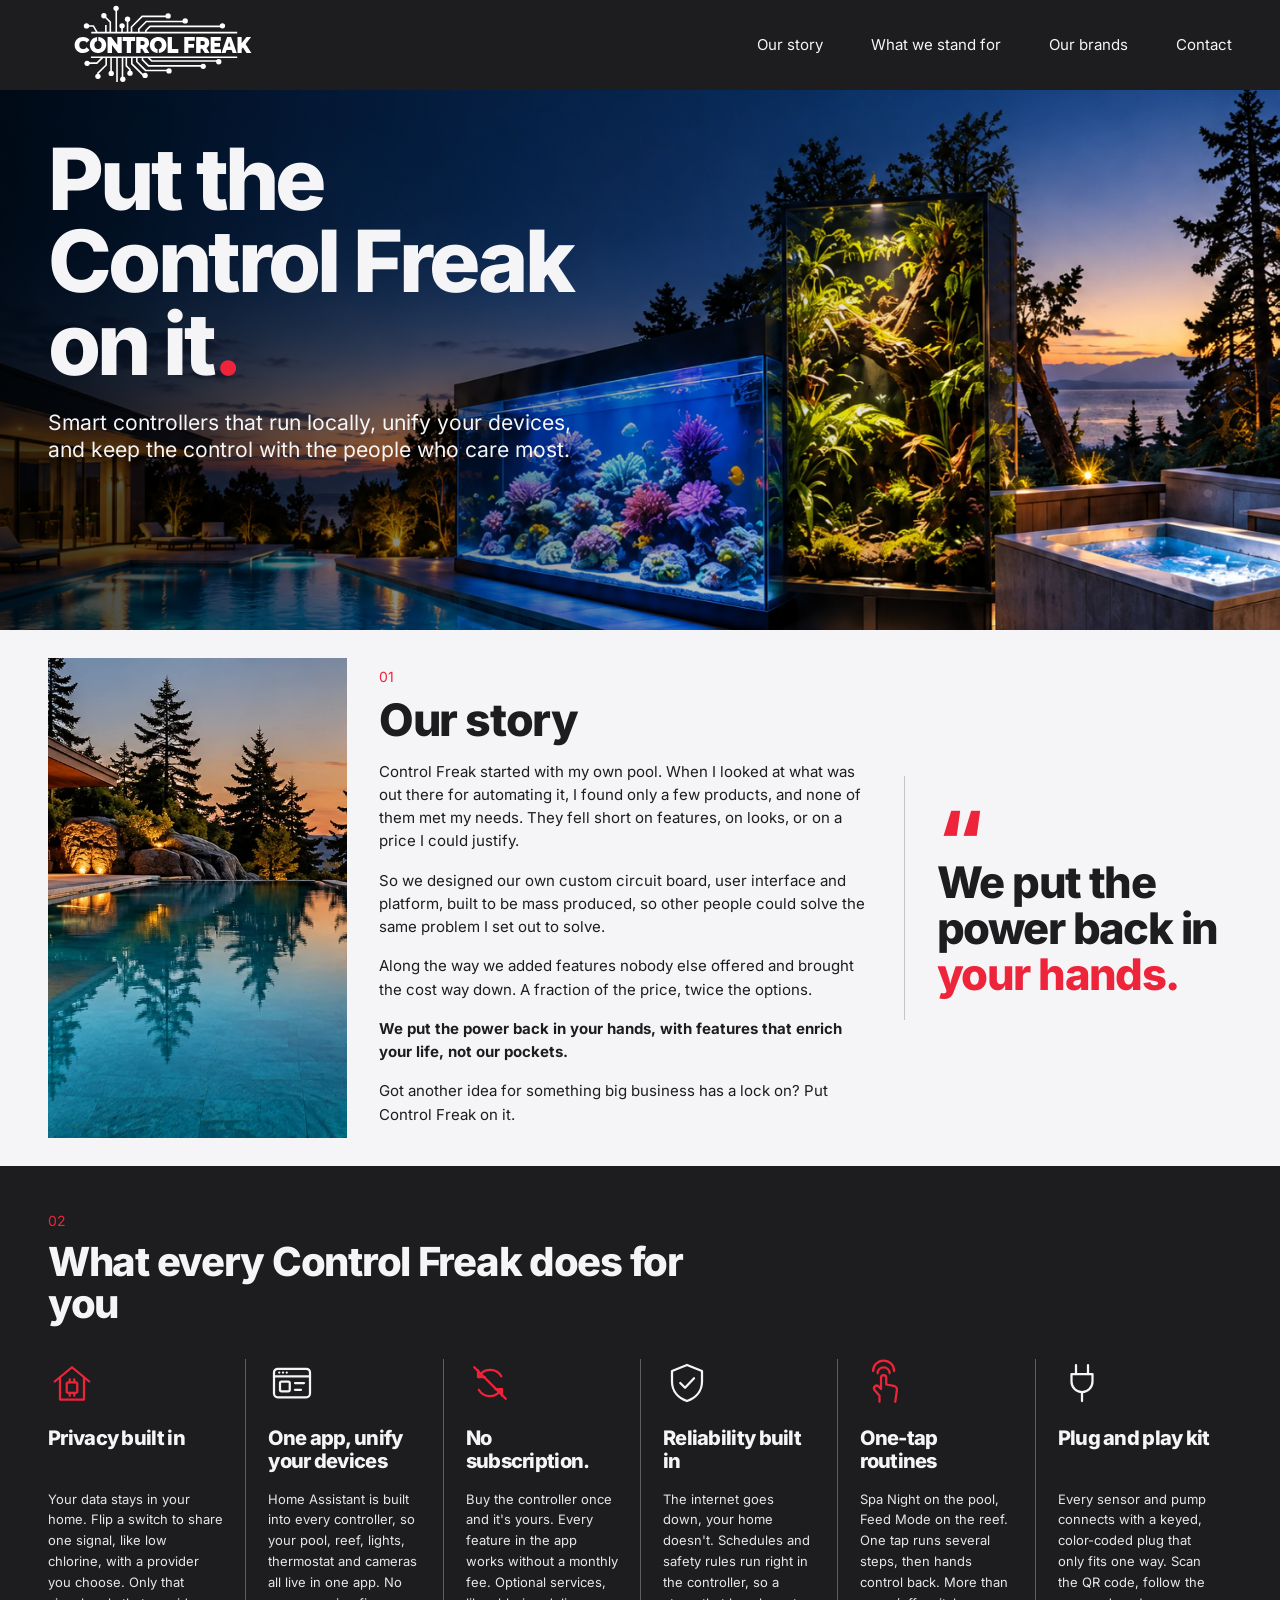
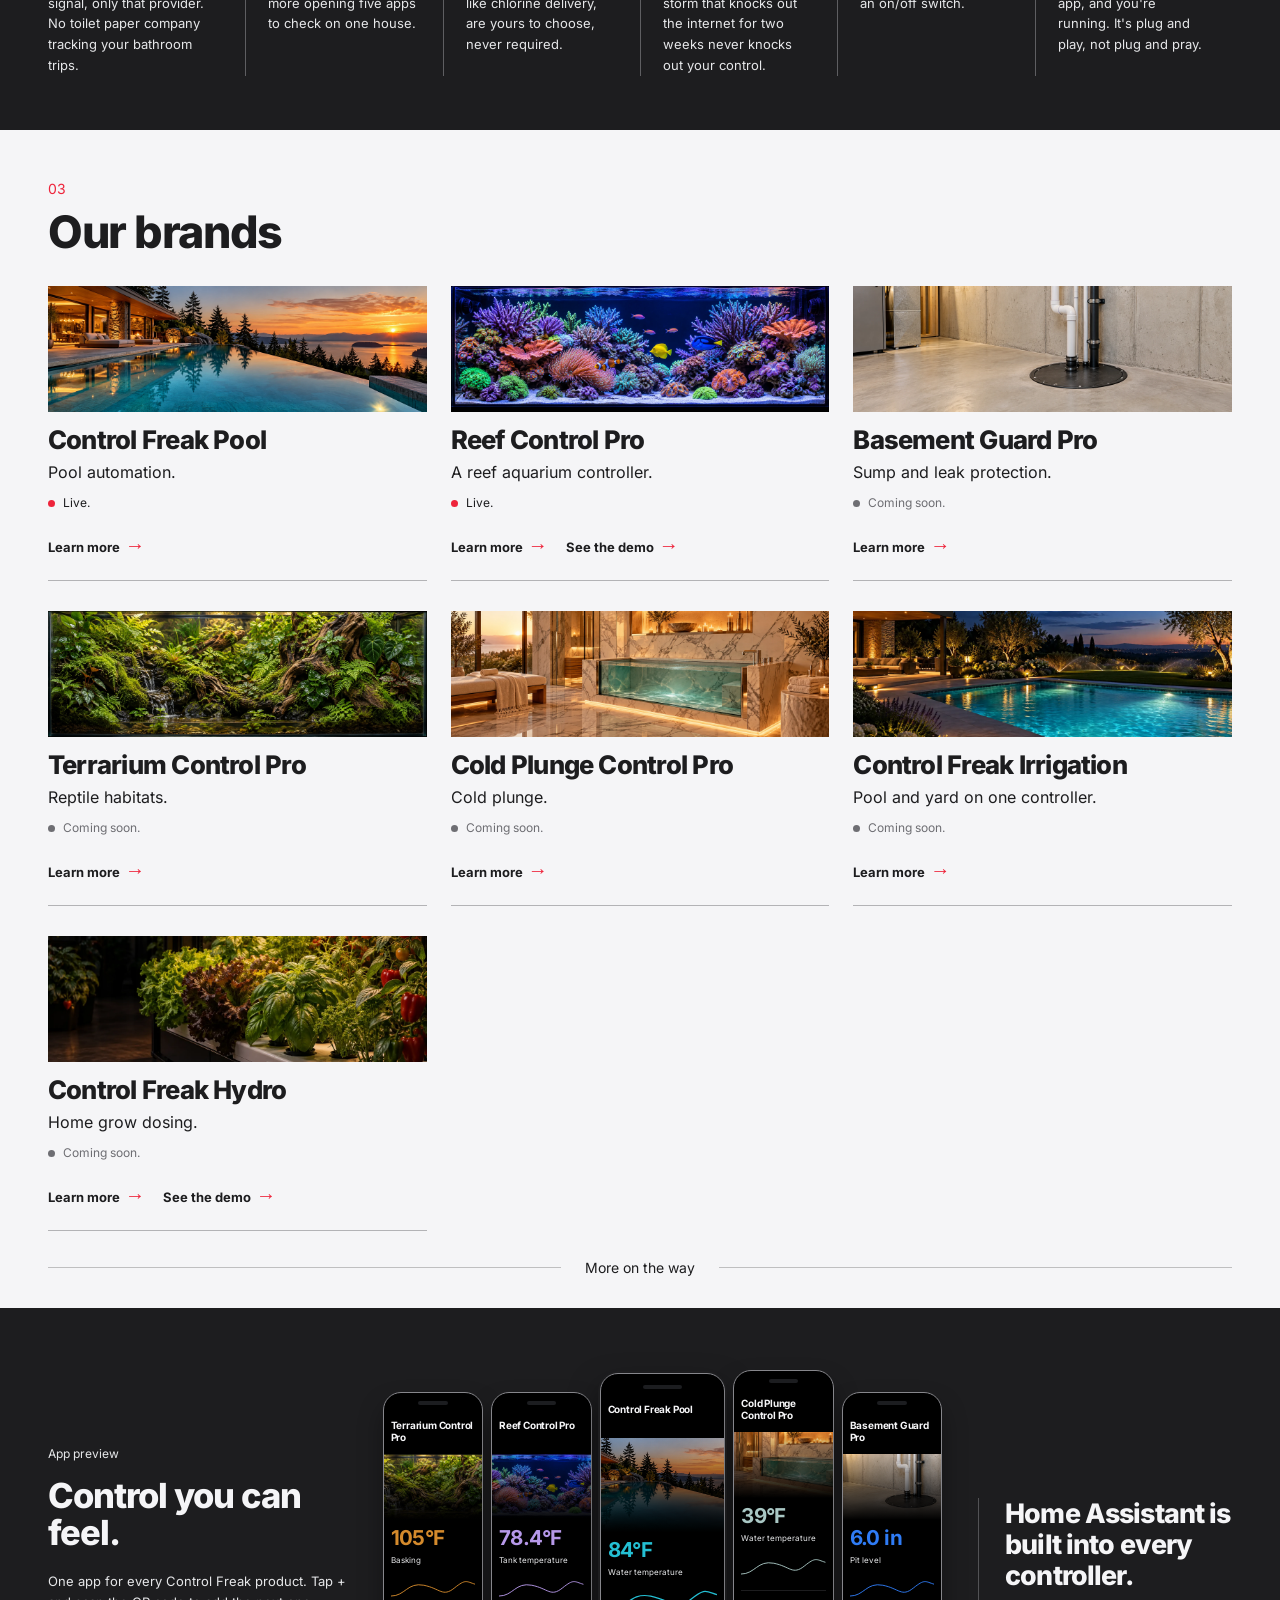
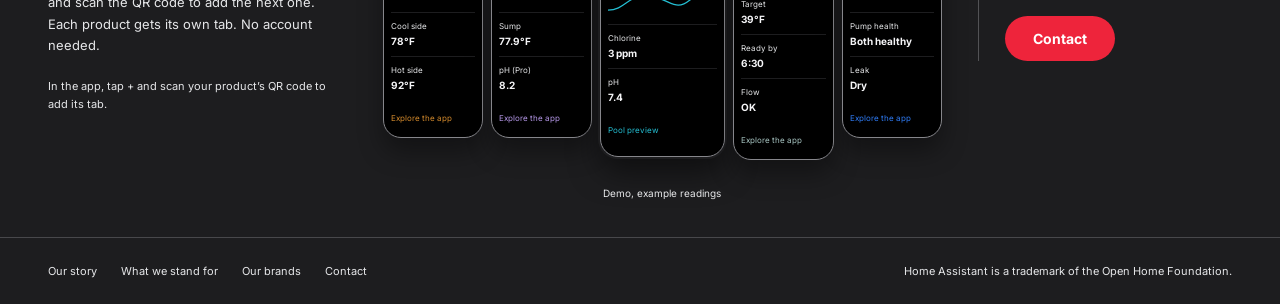
==== commit 02befd59: "Home: list Control Freak Hydro, drop brand numbers Co-Authored-By: Claude Opus 5.5 <noreply@anthropi" ====
--- a/index.html
+++ b/index.html
@@ -88,6 +88,13 @@
           </div>
           <div class="art"><img src="assets/home/r4-irrigation.webp" alt="A lit pool at dusk with sprinklers watering the lawn beyond." width="2172" height="724" loading="lazy" decoding="async"></div>
         </li>
+        <li class="tile t-hydro">
+          <div class="body"><h3>Control Freak Hydro</h3><p>Home grow dosing.</p>
+            <div class="actions"><a class="btn" href="/hydro/" aria-label="Learn more about Control Freak Hydro">Learn more</a><a class="btn btn-outline" href="/hydro/demo/">See the demo</a></div>
+            <p class="status">Coming soon.</p>
+          </div>
+          <div class="art"><img src="assets/home/r4-hydro.webp" alt="Basil, lettuce and herbs growing under warm lights in a dark home cabinet." width="2172" height="724" loading="lazy" decoding="async"></div>
+        </li>
 
       </ul><p class="more">More on the way</p>
     </div>
--- a/assets/home/home.css
+++ b/assets/home/home.css
@@ -2,7 +2,7 @@
 @font-face{font-family:Inter;font-weight:700;font-display:swap;src:url(fonts/inter-latin-700-normal.woff2) format('woff2')}
 @font-face{font-family:Inter;font-weight:800;font-display:swap;src:url(fonts/inter-latin-800-normal.woff2) format('woff2')}
 :root{--light:#F5F5F7;--ink:#1D1D1F;--red:#EE243B;--muted:#6E6E73;--line:#E6E7E9}
-*,*::before,*::after{box-sizing:border-box}html{scroll-behavior:smooth;scroll-padding-top:24px}body{margin:0;font-family:Inter,Arial,sans-serif;color:var(--ink);background:var(--light);line-height:1.5;counter-reset:section}h1,h2,h3,p,blockquote{margin:0}h1,h2,h3{font-weight:800;letter-spacing:-.032em;line-height:1.05}a{color:inherit}img,svg{display:block;max-width:100%}.wrap{width:min(100%,1600px);margin:auto;padding-inline:48px}.red{color:var(--red)}.sprite{position:absolute;width:0;height:0;overflow:hidden}.skip{position:absolute;left:-9999px;top:8px;z-index:30;background:var(--light);padding:12px}.skip:focus{left:8px}a:focus-visible{outline:3px solid var(--red);outline-offset:5px}.site-head{background:var(--ink);color:var(--light)}.head-row{display:flex;align-items:center;justify-content:space-between;gap:30px;min-height:90px}.logo img{width:230px;height:80px;object-fit:contain}.site-head nav{display:flex;gap:48px}.site-head nav a{text-decoration:none;font-size:15px}.site-head nav a:hover{color:var(--red)}.hero{height:clamp(540px,39vw,660px);position:relative;isolation:isolate;color:var(--light);background:var(--ink)}.hero picture,.hero picture img{position:absolute;inset:0;width:100%;height:100%;object-fit:cover;object-position:center 58%}.hero::after{content:'';position:absolute;inset:0;background:linear-gradient(90deg,rgba(0,0,0,.78),rgba(0,0,0,.35) 43%,rgba(0,0,0,0) 75%);z-index:0}.hero-copy{position:relative;z-index:1;padding-top:48px}.hero h1{font-size:clamp(70px,6.7vw,106px);font-weight:800;letter-spacing:-.042em;line-height:.96;max-width:730px}.hero p{font-size:clamp(19px,1.65vw,26px);line-height:1.3;max-width:550px;margin-top:24px}.numbered{counter-increment:section}.section-heading::before{content:counter(section,decimal-leading-zero);display:block;color:var(--red);font-size:14px;font-weight:400;letter-spacing:0;margin-bottom:12px}.section-heading{font-size:clamp(36px,3.5vw,56px)}.story{padding-block:28px}.story-grid{display:grid;grid-template-columns:.82fr 1.35fr .9fr;gap:32px;align-items:stretch}.story-photo img{height:100%;width:100%;object-fit:cover;object-position:38% center}.story-copy{padding-block:12px}.story-copy p{font-size:15px;line-height:1.55;margin-top:16px}.story-copy .kicker{font-weight:700}.story blockquote{border-left:1px solid rgba(29,29,31,.22);padding:22px 0 22px 32px;font-size:clamp(34px,3.4vw,54px);font-weight:800;letter-spacing:-.035em;line-height:1.05;align-self:center}.quote-mark{display:block;color:var(--red);font-size:80px;height:62px}.stand{background:var(--ink);color:var(--light);padding-block:48px 54px}.stand .section-heading{max-width:650px;font-size:40px}.promises{padding:0;list-style:none;display:grid;grid-template-columns:repeat(6,minmax(0,1fr));gap:0;margin:34px 0 0}.promises li{border-left:1px solid rgba(245,245,247,.3);padding:0 22px}.promises li:first-child{padding-left:0;border:0}.icon{height:48px;width:48px;fill:none;stroke:var(--light);stroke-width:1.5;stroke-linecap:round;stroke-linejoin:round;margin-bottom:20px}.icon use{stroke:inherit}.promises li:nth-child(odd) .icon{stroke:var(--red)}.promises h3{font-size:20px;line-height:1.15;letter-spacing:-.035em;min-height:48px}.promises p{font-size:13px;line-height:1.6;color:var(--line);margin-top:14px}.brands{padding-block:52px 30px}.tiles{list-style:none;padding:0;margin:30px 0 0;display:grid;grid-template-columns:repeat(3,minmax(0,1fr));gap:30px 24px;counter-reset:brand}.tile{display:flex;flex-direction:column;min-width:0;counter-increment:brand;border-bottom:1px solid rgba(29,29,31,.3);padding-bottom:20px}.art{order:-1;position:relative;margin-bottom:15px}.art::before{content:counter(brand,decimal-leading-zero);position:absolute;top:10px;left:16px;font-size:44px;line-height:1;font-weight:800;letter-spacing:-.06em;color:#FFFFFF;text-shadow:0 2px 16px #000000;z-index:1}.art img{width:100%;height:auto;aspect-ratio:3;object-fit:cover}.tile h3{font-size:clamp(23px,2vw,32px);letter-spacing:-.03em}.tile .body>p:not(.status){font-size:16px;margin-top:6px}.body{display:flex;flex-direction:column;flex:1}.actions{display:flex;flex-wrap:wrap;gap:18px;margin-top:18px;order:2}.actions a{text-decoration:none;font-size:13px;font-weight:700}.actions a::after{content:' →';color:var(--red);font-size:20px}.actions a:hover{text-decoration:underline}.status{font-size:12px;color:var(--muted);margin-top:10px}.status::before{content:'';display:inline-block;width:7px;height:7px;border-radius:50%;background:var(--muted);margin-right:8px}.status.live{color:var(--ink)}.status.live::before{background:var(--red)}.more{display:flex;align-items:center;gap:24px;justify-content:center;margin-top:26px;font-size:14px}.more::before,.more::after{content:'';height:1px;background:rgba(29,29,31,.25);flex:1}
+*,*::before,*::after{box-sizing:border-box}html{scroll-behavior:smooth;scroll-padding-top:24px}body{margin:0;font-family:Inter,Arial,sans-serif;color:var(--ink);background:var(--light);line-height:1.5;counter-reset:section}h1,h2,h3,p,blockquote{margin:0}h1,h2,h3{font-weight:800;letter-spacing:-.032em;line-height:1.05}a{color:inherit}img,svg{display:block;max-width:100%}.wrap{width:min(100%,1600px);margin:auto;padding-inline:48px}.red{color:var(--red)}.sprite{position:absolute;width:0;height:0;overflow:hidden}.skip{position:absolute;left:-9999px;top:8px;z-index:30;background:var(--light);padding:12px}.skip:focus{left:8px}a:focus-visible{outline:3px solid var(--red);outline-offset:5px}.site-head{background:var(--ink);color:var(--light)}.head-row{display:flex;align-items:center;justify-content:space-between;gap:30px;min-height:90px}.logo img{width:230px;height:80px;object-fit:contain}.site-head nav{display:flex;gap:48px}.site-head nav a{text-decoration:none;font-size:15px}.site-head nav a:hover{color:var(--red)}.hero{height:clamp(540px,39vw,660px);position:relative;isolation:isolate;color:var(--light);background:var(--ink)}.hero picture,.hero picture img{position:absolute;inset:0;width:100%;height:100%;object-fit:cover;object-position:center 58%}.hero::after{content:'';position:absolute;inset:0;background:linear-gradient(90deg,rgba(0,0,0,.78),rgba(0,0,0,.35) 43%,rgba(0,0,0,0) 75%);z-index:0}.hero-copy{position:relative;z-index:1;padding-top:48px}.hero h1{font-size:clamp(70px,6.7vw,106px);font-weight:800;letter-spacing:-.042em;line-height:.96;max-width:730px}.hero p{font-size:clamp(19px,1.65vw,26px);line-height:1.3;max-width:550px;margin-top:24px}.numbered{counter-increment:section}.section-heading::before{content:counter(section,decimal-leading-zero);display:block;color:var(--red);font-size:14px;font-weight:400;letter-spacing:0;margin-bottom:12px}.section-heading{font-size:clamp(36px,3.5vw,56px)}.story{padding-block:28px}.story-grid{display:grid;grid-template-columns:.82fr 1.35fr .9fr;gap:32px;align-items:stretch}.story-photo img{height:100%;width:100%;object-fit:cover;object-position:38% center}.story-copy{padding-block:12px}.story-copy p{font-size:15px;line-height:1.55;margin-top:16px}.story-copy .kicker{font-weight:700}.story blockquote{border-left:1px solid rgba(29,29,31,.22);padding:22px 0 22px 32px;font-size:clamp(34px,3.4vw,54px);font-weight:800;letter-spacing:-.035em;line-height:1.05;align-self:center}.quote-mark{display:block;color:var(--red);font-size:80px;height:62px}.stand{background:var(--ink);color:var(--light);padding-block:48px 54px}.stand .section-heading{max-width:650px;font-size:40px}.promises{padding:0;list-style:none;display:grid;grid-template-columns:repeat(6,minmax(0,1fr));gap:0;margin:34px 0 0}.promises li{border-left:1px solid rgba(245,245,247,.3);padding:0 22px}.promises li:first-child{padding-left:0;border:0}.icon{height:48px;width:48px;fill:none;stroke:var(--light);stroke-width:1.5;stroke-linecap:round;stroke-linejoin:round;margin-bottom:20px}.icon use{stroke:inherit}.promises li:nth-child(odd) .icon{stroke:var(--red)}.promises h3{font-size:20px;line-height:1.15;letter-spacing:-.035em;min-height:48px}.promises p{font-size:13px;line-height:1.6;color:var(--line);margin-top:14px}.brands{padding-block:52px 30px}.tiles{list-style:none;padding:0;margin:30px 0 0;display:grid;grid-template-columns:repeat(3,minmax(0,1fr));gap:30px 24px}.tile{display:flex;flex-direction:column;min-width:0;border-bottom:1px solid rgba(29,29,31,.3);padding-bottom:20px}.art{order:-1;position:relative;margin-bottom:15px}.art img{width:100%;height:auto;aspect-ratio:3;object-fit:cover}.tile h3{font-size:clamp(23px,2vw,32px);letter-spacing:-.03em}.tile .body>p:not(.status){font-size:16px;margin-top:6px}.body{display:flex;flex-direction:column;flex:1}.actions{display:flex;flex-wrap:wrap;gap:18px;margin-top:18px;order:2}.actions a{text-decoration:none;font-size:13px;font-weight:700}.actions a::after{content:' →';color:var(--red);font-size:20px}.actions a:hover{text-decoration:underline}.status{font-size:12px;color:var(--muted);margin-top:10px}.status::before{content:'';display:inline-block;width:7px;height:7px;border-radius:50%;background:var(--muted);margin-right:8px}.status.live{color:var(--ink)}.status.live::before{background:var(--red)}.more{display:flex;align-items:center;gap:24px;justify-content:center;margin-top:26px;font-size:14px}.more::before,.more::after{content:'';height:1px;background:rgba(29,29,31,.25);flex:1}
 #app{background:var(--ink);color:var(--light);padding-block:50px 36px}#app .app-layout{display:grid;grid-template-columns:1fr 1.9fr .85fr;gap:32px;align-items:center}#app h2{font-size:clamp(29px,2.7vw,44px)}#app .eyebrow{font-size:12px;color:var(--line);margin-bottom:15px}#app .app-copy>p:not(.eyebrow){font-size:13px;line-height:1.65;margin-top:20px;color:var(--line)}#app .app-help{font-size:11px!important}#app .app-preview{min-width:0}#app .phones{display:flex;align-items:center;gap:8px;min-width:0;padding:12px 4px 20px}#app .phone{display:block;text-decoration:none;flex:1;min-width:0;border:1px solid #86868B;border-radius:18px;padding:8px 7px 13px;background:#000000;box-shadow:0 14px 24px rgba(0,0,0,.35);overflow:hidden}#app .phone-pool{flex:1.3;padding-block:11px 20px;box-shadow:0 0 0 2px #1D1D1F,0 15px 30px rgba(0,0,0,.5)}#app .phone-speaker{display:block;width:35%;height:4px;border-radius:8px;background:#1C1D20;margin:0 auto 14px}#app .phone h3{font-size:10px;letter-spacing:-.02em;line-height:1.2;min-height:26px;font-weight:700}#app .screen-photo{height:66px;margin:9px -7px 0;position:relative}#app .screen-photo img{width:100%;height:100%;object-fit:cover}#app .screen-photo::after{content:'';position:absolute;inset:0;background:linear-gradient(transparent,#000000)}#app .reading{margin-top:3px}#app .reading strong{font-size:clamp(16px,1.6vw,26px);letter-spacing:-.03em;display:block;color:var(--accent)}#app .reading span{font-size:8px;display:block;color:#E6E7E9}#app .spark{width:100%;height:30px;fill:none;stroke:var(--accent);stroke-width:2;margin-block:8px}#app dl{margin:0}#app dl>div{padding-block:7px;border-top:1px solid #1D1D1F}#app dt{font-size:8px;color:#E6E7E9}#app dd{margin:2px 0 0;font-size:10px;font-weight:700}#app .phone-link{display:block;font-size:8px;color:var(--accent);margin-top:12px}#app .phone-pool .screen-photo{height:94px}#app .app-caption{text-align:center;font-size:10px;color:var(--line);margin-top:6px}.closing{border-left:1px solid rgba(245,245,247,.25);padding-left:26px}.closing .wrap{padding:0}.closing h2{font-size:clamp(26px,2.1vw,34px)!important;line-height:1.15}.btn-red{display:inline-block;background:var(--red);color:#FFFFFF;border-radius:30px;padding:12px 28px;margin-top:25px;text-decoration:none;font-size:14px;font-weight:700}.btn-red:hover{background:color-mix(in srgb,var(--red),#000000 15%)}.site-foot{background:var(--ink);color:var(--line);font-size:11px}.foot-row{border-top:1px solid rgba(245,245,247,.2);padding-block:25px;display:flex;gap:24px;justify-content:space-between}.site-foot nav{display:flex;flex-wrap:wrap;gap:24px}.site-foot a{text-decoration:none}.site-foot a:hover{text-decoration:underline}
 @media(min-width:1600px){.hero-copy{padding-top:65px}}
 @media(max-width:1100px){.wrap{padding-inline:32px}.site-head nav{gap:25px}.story-grid{grid-template-columns:1fr 1.7fr}.story blockquote{grid-column:1/-1;border-left:0;border-top:1px solid rgba(29,29,31,.2);padding:25px 0;font-size:42px}.quote-mark{display:inline;font-size:48px;margin-right:14px}.promises{grid-template-columns:repeat(3,minmax(0,1fr));gap:32px 0}.promises li:nth-child(4){border:0;padding-left:0}#app .app-layout{grid-template-columns:1fr 2fr}#app .closing{grid-column:1/-1;border-left:0;border-top:1px solid rgba(245,245,247,.25);padding:25px 0 0}#app .closing .wrap{display:flex;align-items:center;justify-content:space-between;gap:30px}#app .closing h2{max-width:550px}.btn-red{margin-top:0;flex:none}.tiles{gap:30px 18px}.tile h3{font-size:24px}}
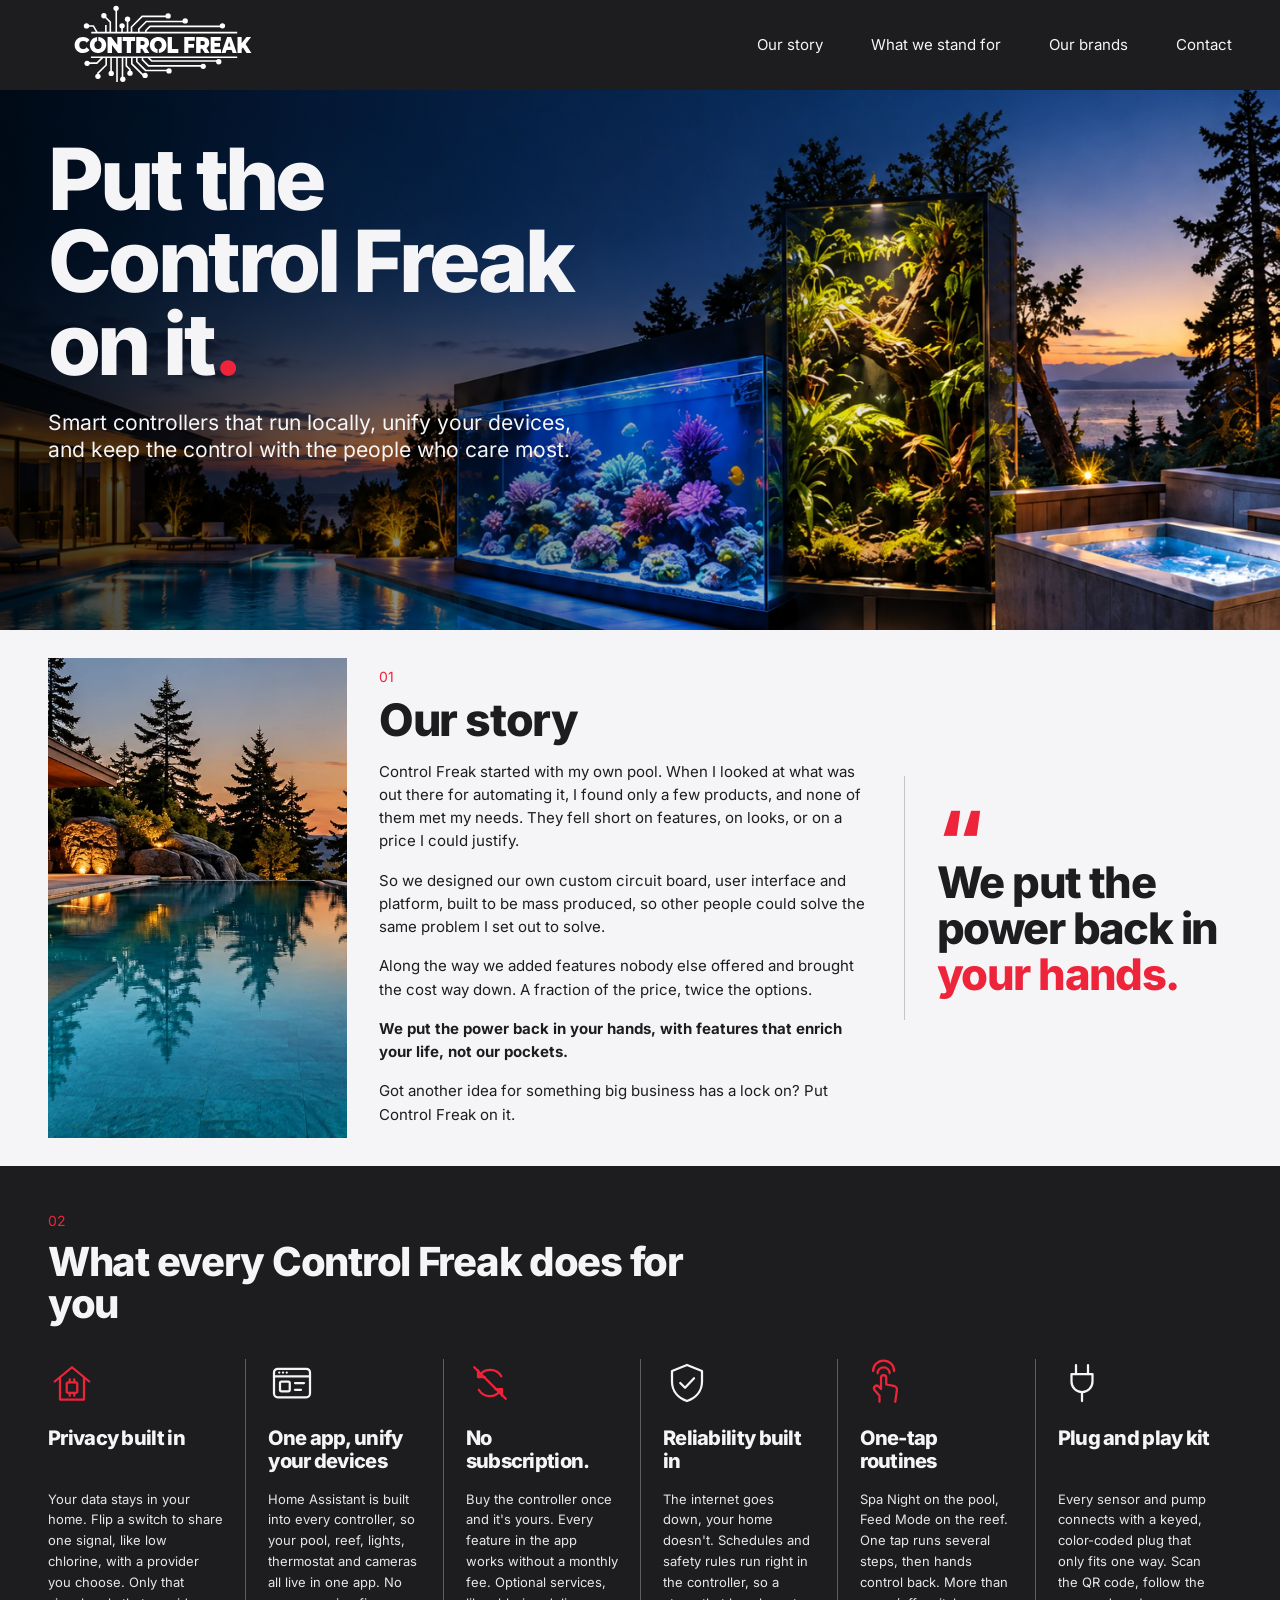
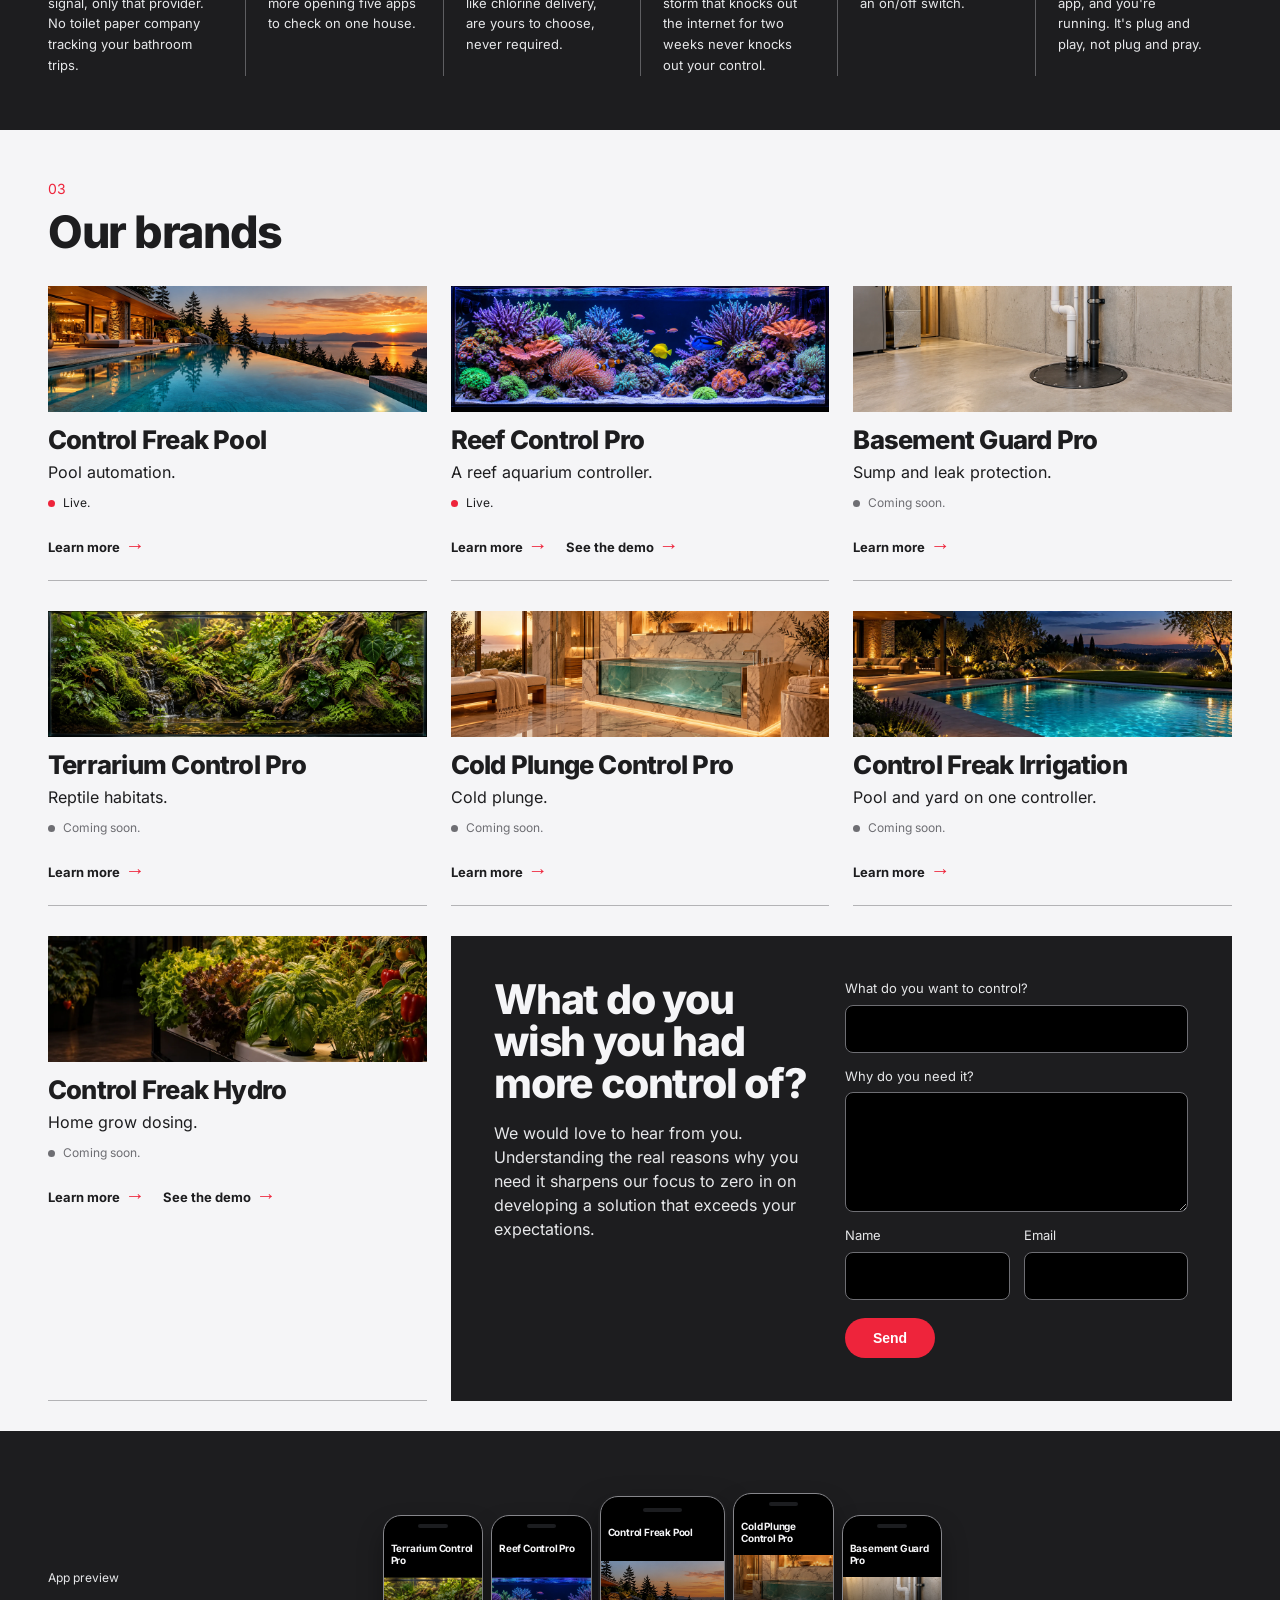
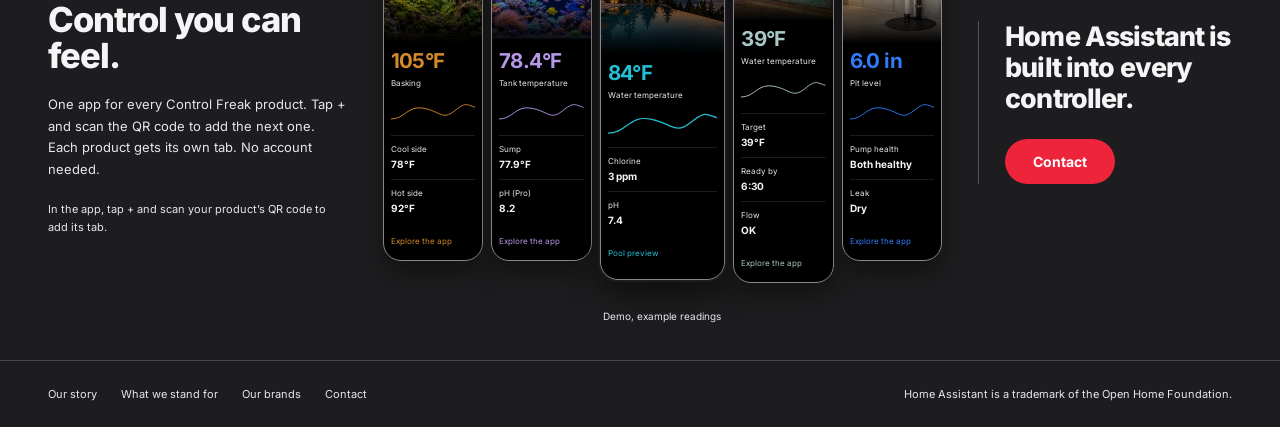
==== commit fc8bd498: "Home: idea form banner beside Hydro, emails via lead endpoint Co-Authored-By: Claude Opus 5.5 <norep" ====
--- a/index.html
+++ b/index.html
@@ -96,7 +96,24 @@
           <div class="art"><img src="assets/home/r4-hydro.webp" alt="Basil, lettuce and herbs growing under warm lights in a dark home cabinet." width="2172" height="724" loading="lazy" decoding="async"></div>
         </li>
 
-      </ul><p class="more">More on the way</p>
+      
+        <li class="tile t-ask">
+          <div class="ask">
+            <div class="ask-copy"><h3 id="ask-h">What do you wish you had more control of?</h3><p>We would love to hear from you. Understanding the real reasons why you need it sharpens our focus to zero in on developing a solution that exceeds your expectations.</p></div>
+            <form class="ask-form" id="ask-form" action="#brands" method="post" novalidate aria-labelledby="ask-h">
+              <div class="hp" aria-hidden="true"><label for="a-website">Leave this field empty</label><input id="a-website" name="website_url" type="text" tabindex="-1" autocomplete="off"></div>
+              <div class="field"><label for="a-what">What do you want to control?</label><input id="a-what" name="idea" type="text" required maxlength="200" aria-describedby="a-what-err"><p class="err" id="a-what-err" hidden>Tell us what you want to control.</p></div>
+              <div class="field"><label for="a-why">Why do you need it?</label><textarea id="a-why" name="why" rows="4" maxlength="2000"></textarea></div>
+              <div class="pair">
+                <div class="field"><label for="a-name">Name</label><input id="a-name" name="name" type="text" autocomplete="name" required aria-describedby="a-name-err"><p class="err" id="a-name-err" hidden>Please enter your name.</p></div>
+                <div class="field"><label for="a-email">Email</label><input id="a-email" name="email" type="email" inputmode="email" autocomplete="email" required aria-describedby="a-email-err"><p class="err" id="a-email-err" hidden>Please enter a valid email address.</p></div>
+              </div>
+              <button class="btn btn-red" type="submit" id="a-submit">Send</button>
+              <div class="ask-done" id="a-done" role="status" aria-live="polite" hidden></div>
+            </form>
+          </div>
+        </li>
+      </ul>
     </div>
   </section>
 
@@ -119,5 +136,36 @@
     <p>Home Assistant is a trademark of the Open Home Foundation.</p>
   </div>
 </footer>
+<script>
+/* Idea form: posts to the same Google Apps Script lead endpoint as the Pool quote form, which emails the owner. */
+(function(){
+  var ENDPOINT = "https://script.google.com/macros/s/AKfycbxMM2e2IC3GE1hskW4a450hf9x9d8rq9-CvPJZNoUhrK6tUztxRqIqE5SJWrtTqAE0cyQ/exec";
+  var form = document.getElementById('ask-form'); if (!form) return;
+  var submit = document.getElementById('a-submit'), done = document.getElementById('a-done');
+  var checks = [
+    ['a-what', function(v){ return v.trim().length > 0; }],
+    ['a-name', function(v){ return v.trim().length > 0; }],
+    ['a-email', function(v){ return /^[^\s@]+@[^\s@]+\.[^\s@]+$/.test(v.trim()); }]
+  ];
+  function check(c){ var el = document.getElementById(c[0]), ok = c[1](el.value); el.setAttribute('aria-invalid', String(!ok)); document.getElementById(c[0] + '-err').hidden = ok; return ok; }
+  checks.forEach(function(c){ document.getElementById(c[0]).addEventListener('input', function(){ if (this.getAttribute('aria-invalid') === 'true') check(c); }); });
+  form.addEventListener('submit', function(ev){
+    ev.preventDefault();
+    var first = null;
+    checks.forEach(function(c){ if (!check(c) && !first) first = document.getElementById(c[0]); });
+    if (first) { done.hidden = true; first.focus(); return; }
+    var data = new FormData(form);
+    if ((data.get('website_url') || '').toString().trim() !== '') { form.reset(); return; }
+    data.delete('website_url');
+    data.set('form', 'idea');
+    data.set('source', 'Corporate home page: What do you wish you had more control of?');
+    submit.disabled = true; var label = submit.textContent; submit.textContent = 'Sending…';
+    fetch(ENDPOINT, {method: 'POST', mode: 'no-cors', body: new URLSearchParams(data)})
+      .then(function(){ done.textContent = 'Thank you. We read every one of these and will reply by email.'; done.hidden = false; form.reset(); })
+      .catch(function(){ done.textContent = 'That did not go through. Check your connection and try again.'; done.hidden = false; })
+      .then(function(){ submit.disabled = false; submit.textContent = label; });
+  });
+})();
+</script>
 </body>
 </html>
--- a/assets/home/home.css
+++ b/assets/home/home.css
@@ -8,3 +8,6 @@
 @media(max-width:1100px){.wrap{padding-inline:32px}.site-head nav{gap:25px}.story-grid{grid-template-columns:1fr 1.7fr}.story blockquote{grid-column:1/-1;border-left:0;border-top:1px solid rgba(29,29,31,.2);padding:25px 0;font-size:42px}.quote-mark{display:inline;font-size:48px;margin-right:14px}.promises{grid-template-columns:repeat(3,minmax(0,1fr));gap:32px 0}.promises li:nth-child(4){border:0;padding-left:0}#app .app-layout{grid-template-columns:1fr 2fr}#app .closing{grid-column:1/-1;border-left:0;border-top:1px solid rgba(245,245,247,.25);padding:25px 0 0}#app .closing .wrap{display:flex;align-items:center;justify-content:space-between;gap:30px}#app .closing h2{max-width:550px}.btn-red{margin-top:0;flex:none}.tiles{gap:30px 18px}.tile h3{font-size:24px}}
 @media(max-width:700px){.wrap{padding-inline:22px}.head-row{flex-direction:column;gap:2px;padding-block:5px 16px;min-height:110px}.logo img{width:180px;height:65px}.site-head nav{gap:18px;justify-content:center;flex-wrap:wrap}.site-head nav a{font-size:10px}.hero{height:610px}.hero-copy{padding-top:38px}.hero h1{font-size:clamp(55px,11.4vw,78px)}.hero p{font-size:18px;max-width:340px;margin-top:24px}.hero picture img{object-position:62% center}.hero::after{background:linear-gradient(90deg,rgba(0,0,0,.78),rgba(0,0,0,.22)),linear-gradient(0deg,rgba(0,0,0,.25),transparent)}.story{padding-block:22px 32px}.story-grid{grid-template-columns:1fr;gap:22px}.story-photo img{height:160px;object-position:center}.story-copy{padding:0}.section-heading{font-size:40px}.story-copy p{font-size:15px}.story blockquote{grid-column:auto;font-size:40px;padding:24px 0 0}.stand{padding-block:36px}.stand .section-heading{font-size:34px}.promises{grid-template-columns:repeat(2,minmax(0,1fr));gap:30px 0}.promises li{padding:0 16px}.promises li:nth-child(odd){padding-left:0;border:0}.promises li:nth-child(even){padding-left:16px;border-left:1px solid rgba(245,245,247,.3)}.promises h3{font-size:20px;min-height:46px}.promises p{font-size:13px}.brands{padding-block:36px 28px}.tiles{grid-template-columns:1fr;gap:28px}.tile h3{font-size:29px}.art img{aspect-ratio:2.5}.actions{margin-top:12px;justify-content:flex-end}.status{margin-top:9px}.art::before{font-size:42px}.more{gap:15px}#app{padding-block:32px}#app .app-layout{grid-template-columns:minmax(0,1fr);gap:28px}#app h2{font-size:40px}#app .app-copy>p:not(.eyebrow){font-size:15px}#app .phones{overflow-x:auto;scroll-snap-type:x mandatory;overscroll-behavior-x:contain;gap:14px;padding:8px 4px 22px;align-items:center}#app .phone{flex:0 0 150px;scroll-snap-align:center;padding:12px;border-radius:23px}#app .phone-pool{flex:0 0 174px;padding-block:16px 24px}#app .phone h3{font-size:13px;min-height:32px}#app .reading strong{font-size:30px}#app .reading span,#app dt,#app .phone-link{font-size:10px}#app dd{font-size:13px}#app .screen-photo{height:85px;margin-inline:-12px}#app .phone-pool .screen-photo{height:110px}#app .closing{grid-column:auto}#app .closing .wrap{display:block}#app .closing h2{font-size:32px!important}.btn-red{margin-top:22px}.foot-row{flex-direction:column;gap:20px}.site-foot nav{gap:18px;font-size:10px}}
 @media(prefers-reduced-motion:reduce){html{scroll-behavior:auto}#app .phones{scroll-behavior:auto}}
+
+.t-ask{grid-column:span 2;border-bottom:0;padding-bottom:0}.ask{height:100%;background:var(--ink);color:var(--light);padding:clamp(28px,3.4vw,52px);display:flex;flex-direction:column;justify-content:center;align-items:flex-start;gap:16px}.ask h3{font-size:clamp(30px,3.2vw,50px);line-height:1.02;max-width:640px}.ask p{font-size:16px;color:var(--line);max-width:520px}.ask .btn-red{margin-top:8px}@media(max-width:700px){.t-ask{grid-column:auto}}
+.ask{display:grid;grid-template-columns:1fr 1.1fr;gap:clamp(24px,3vw,48px);align-items:start;justify-content:stretch}.ask .ask-copy{display:flex;flex-direction:column;gap:16px}.ask-form{display:grid;gap:14px}.ask-form .hp{position:absolute;left:-9999px;width:1px;height:1px;overflow:hidden}.ask-form .pair{display:grid;grid-template-columns:1fr 1fr;gap:14px}.ask-form .field{display:grid;gap:6px;min-width:0}.ask-form label{font-size:13px;color:var(--line)}.ask-form input,.ask-form textarea{font:inherit;font-size:16px;color:var(--light);background:#000000;border:1px solid #6E6E73;border-radius:8px;padding:11px 12px;width:100%}.ask-form textarea{resize:vertical;min-height:96px}.ask-form input:focus-visible,.ask-form textarea:focus-visible{outline:2px solid var(--red);outline-offset:2px;border-color:var(--red)}.ask-form [aria-invalid=true]{border-color:var(--red)}.ask-form .err{font-size:12px;color:var(--light)}.ask-form .err::before{content:"";display:inline-block;width:6px;height:6px;border-radius:50%;background:var(--red);margin-right:6px;vertical-align:middle}.ask-form .btn-red{justify-self:start;border:0;cursor:pointer;margin-top:4px}.ask-form .btn-red:disabled{opacity:.6;cursor:default}.ask-done{font-size:14px;color:var(--light)}@media(max-width:1100px){.ask{grid-template-columns:1fr}}@media(max-width:700px){.ask-form .pair{grid-template-columns:1fr}.ask-form .btn-red{justify-self:stretch;text-align:center}}
